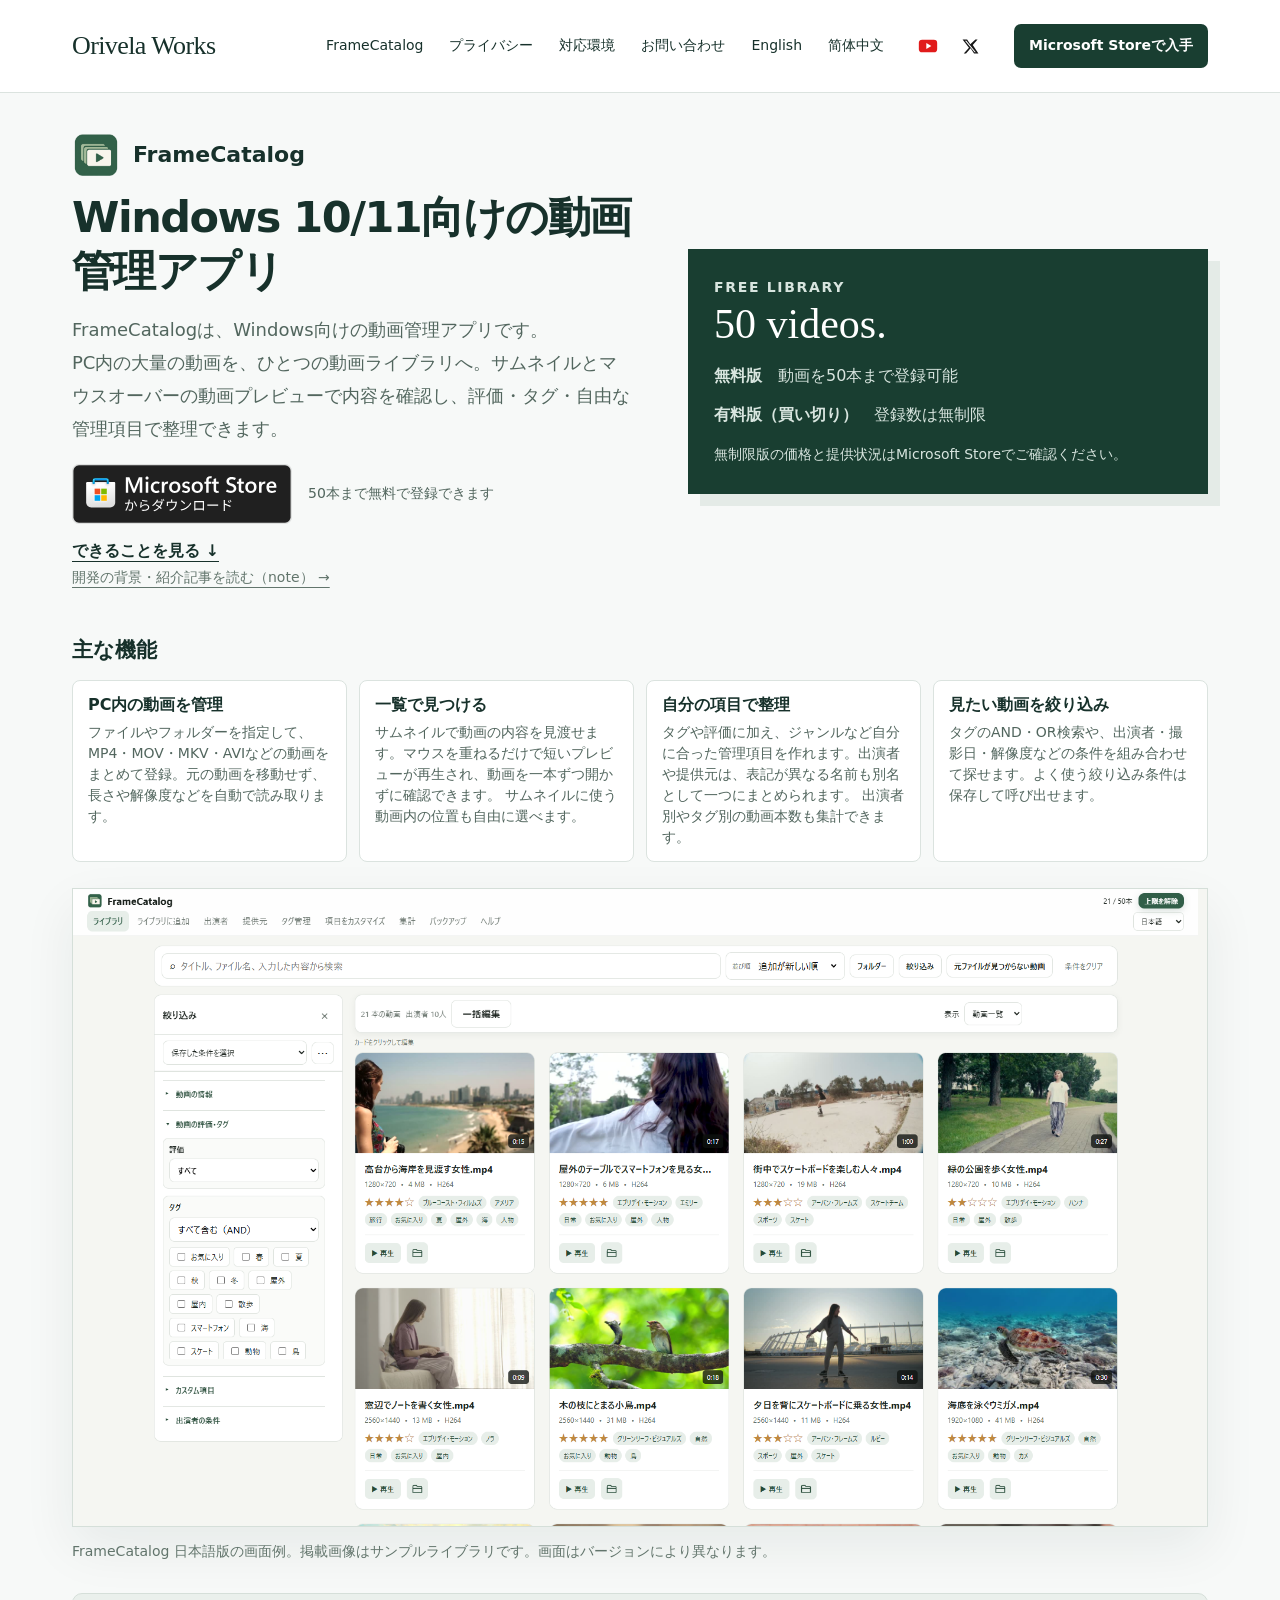
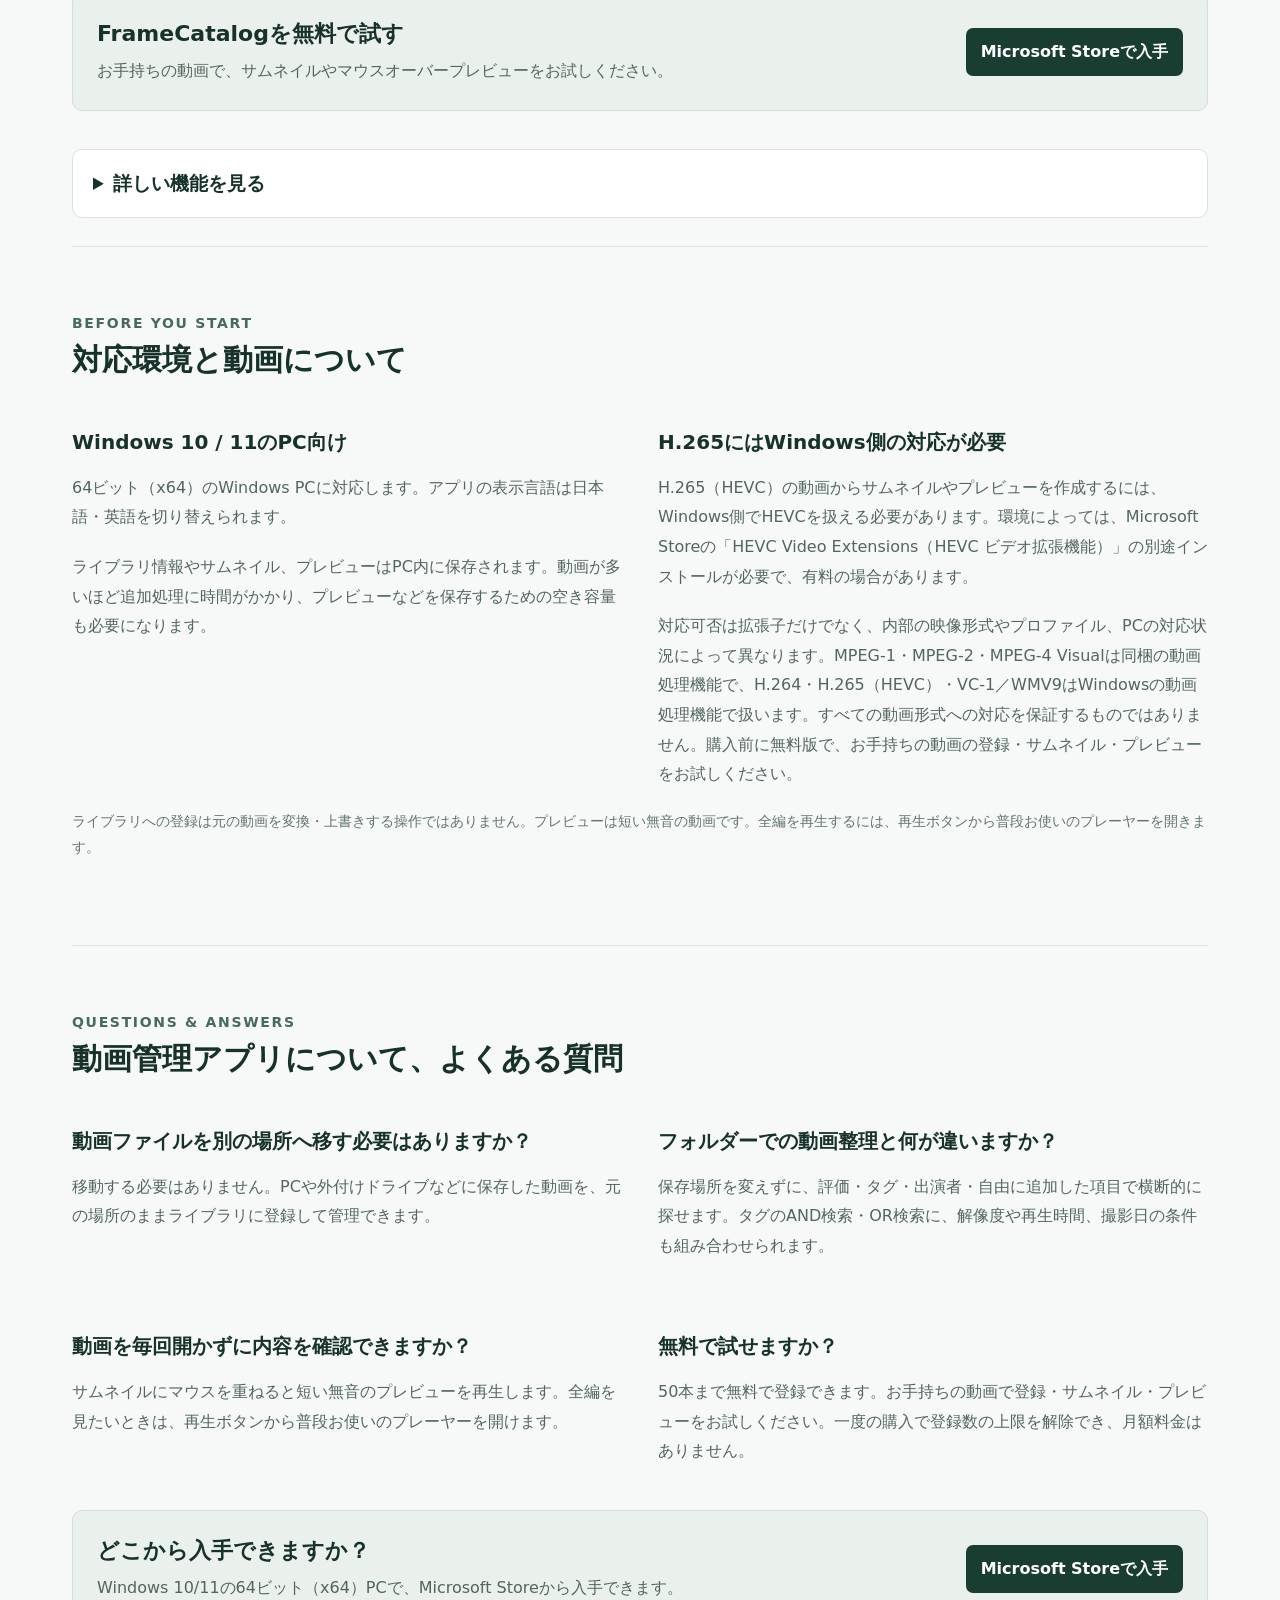
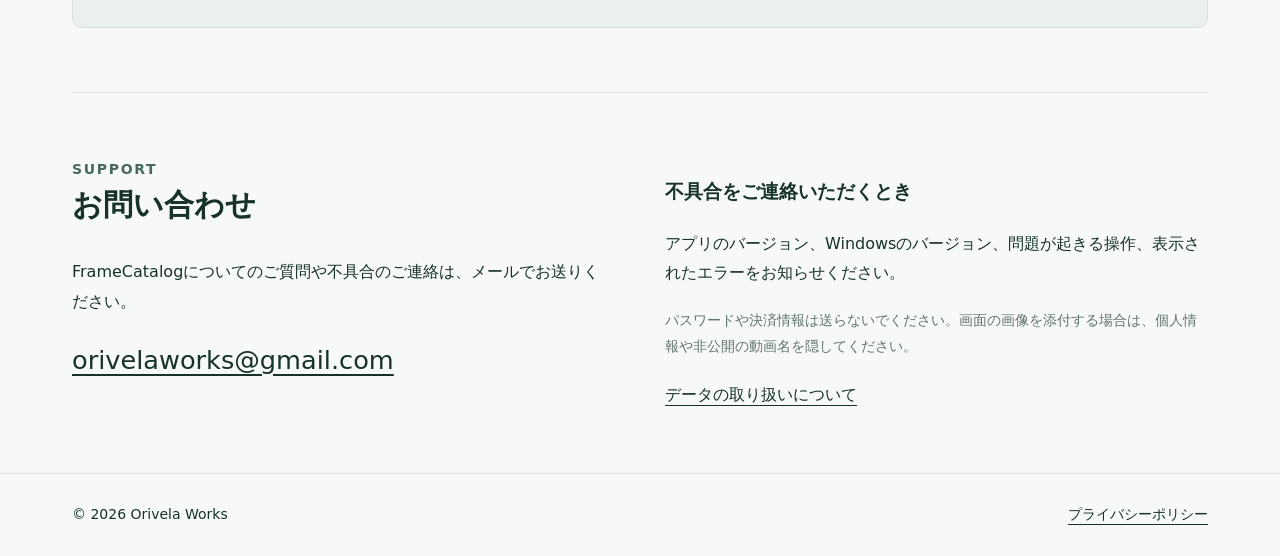
==== index.html @ 822c1ba6 "Add files via upload" ====
<!doctype html><html lang="ja"><head><meta charset="utf-8"><meta name="viewport" content="width=device-width,initial-scale=1"><title>FrameCatalog｜Windows用の動画管理アプリ</title><meta name="description" content="FrameCatalogはWindows 10/11向けの動画管理アプリ。PC内の動画をサムネイルで一覧表示し、マウスオーバーでプレビュー。評価・タグのAND検索・OR検索や自由な管理項目で動画ライブラリを整理できます。50本まで無料。"><link rel="icon" type="image/svg+xml" href="data:image/svg+xml,%3Csvg xmlns='http://www.w3.org/2000/svg' viewBox='0 0 32 32'%3E%3Crect width='32' height='32' rx='7' fill='%23193e31'/%3E%3Ccircle cx='16' cy='16' r='9' fill='none' stroke='white' stroke-width='3'/%3E%3C/svg%3E"><link rel="stylesheet" href="style.css"><link rel="canonical" href="https://orivelaworks.github.io/"><meta property="og:type" content="website"><meta property="og:title" content="FrameCatalog｜Windows用の動画管理アプリ"><meta property="og:description" content="FrameCatalogはWindows 10/11向けの動画管理アプリ。PC内の動画をサムネイルで一覧表示し、マウスオーバーでプレビュー。評価・タグのAND検索・OR検索や自由な管理項目で動画ライブラリを整理できます。50本まで無料。"><meta property="og:url" content="https://orivelaworks.github.io/">
<script type="application/ld+json">
{
  "@context": "https://schema.org",
  "@type": "SoftwareApplication",
  "@id": "https://orivelaworks.github.io/#framecatalog-app",
  "name": "FrameCatalog",
  "description": "FrameCatalogはWindows 10/11向けの動画管理アプリ。PC内の動画をサムネイルで一覧表示し、マウスオーバーでプレビュー。評価・タグのAND検索・OR検索や自由な管理項目で動画ライブラリを整理できます。50本まで無料。",
  "url": "https://orivelaworks.github.io/",
  "operatingSystem": "Windows 10 (x64), Windows 11 (x64)",
  "applicationCategory": "MultimediaApplication",
  "installUrl": "https://apps.microsoft.com/detail/9NKQ7ZGM85SK",
  "screenshot": "https://orivelaworks.github.io/assets/library.png",
  "publisher": {
    "@type": "Organization",
    "name": "Orivela Works",
    "url": "https://orivelaworks.github.io/"
  },
  "offers": {
    "@type": "Offer",
    "price": 0,
    "url": "https://apps.microsoft.com/detail/9NKQ7ZGM85SK"
  }
}
</script>
<link rel="alternate" hreflang="ja" href="https://orivelaworks.github.io/"><link rel="alternate" hreflang="en" href="https://orivelaworks.github.io/en/"><link rel="alternate" hreflang="zh-Hans" href="https://orivelaworks.github.io/zh-cn/"><link rel="alternate" hreflang="x-default" href="https://orivelaworks.github.io/">
</head><body><a class="skip" href="#main">本文へ移動</a><header><nav aria-label="メインナビゲーション"><a class="brand" href="./">Orivela Works</a><div class="navlinks"><a href="#framecatalog">FrameCatalog</a><a href="privacy.html">プライバシー</a><a href="#requirements">対応環境</a><a href="#support">お問い合わせ</a><a href="en/" lang="en" hreflang="en" aria-label="Switch to English">English</a><a href="zh-cn/" lang="zh-Hans" hreflang="zh-Hans">简体中文</a><span class="social-links"><a href="https://www.youtube.com/watch?v=H6iewulCBFQ" aria-label="YouTubeでFrameCatalogの紹介動画を見る" title="YouTubeでFrameCatalogの紹介動画を見る"><svg aria-hidden="true" focusable="false" viewBox="0 0 24 24" width="20" height="20"><rect x="1" y="4.5" width="22" height="15" rx="4" fill="#e11b1b"/><path d="M10 8.5 16 12l-6 3.5Z" fill="#fff"/></svg></a><a href="https://x.com/OrivelaWorks" aria-label="XでOrivela Worksをフォロー" title="XでOrivela Worksをフォロー"><svg aria-hidden="true" focusable="false" viewBox="0 0 24 24" width="17" height="17" fill="currentColor"><path d="M18.9 2H22l-6.8 7.8L23.2 22H17l-4.9-7.4L5.7 22H2.5l7.3-8.4L.8 2h6.4l4.5 6.7L18.9 2ZM17.8 20h1.7L6.1 4H4.2l13.6 16Z"/></svg></a></span><a class="store-nav" href="https://apps.microsoft.com/detail/9NKQ7ZGM85SK">Microsoft Storeで入手</a></div></nav></header><main id="main" class="wrap"><section class="hero" id="framecatalog"><div><div class="appmark"><img src="assets/icon.png" alt="" width="48" height="48">FrameCatalog</div><h1>Windows 10/11向けの動画管理アプリ</h1><p class="lead">FrameCatalogは、Windows向けの動画管理アプリです。<br>PC内の大量の動画を、ひとつの動画ライブラリへ。サムネイルとマウスオーバーの動画プレビューで内容を確認し、評価・タグ・自由な管理項目で整理できます。</p><div class="hero-download"><a class="store-badge" href="https://apps.microsoft.com/detail/9NKQ7ZGM85SK" aria-label="Microsoft Storeからダウンロード"><img src="assets/microsoft-store-ja.svg" alt="Microsoft Storeからダウンロード" width="220" height="60"></a><span>50本まで無料で登録できます</span></div><a class="jump" href="#features">できることを見る ↓</a><p class="note"><a class="developer-article" href="https://note.com/orivelaworks/n/n27f086cb10d2" hreflang="ja">開発の背景・紹介記事を読む（note） →</a></p></div><section class="quick-features" id="features"><h2>主な機能</h2><div class="quick-grid"><article><h3>PC内の動画を管理</h3><p>ファイルやフォルダーを指定して、MP4・MOV・MKV・AVIなどの動画をまとめて登録。元の動画を移動せず、長さや解像度などを自動で読み取ります。</p></article><article><h3>一覧で見つける</h3><p>サムネイルで動画の内容を見渡せます。マウスを重ねるだけで短いプレビューが再生され、動画を一本ずつ開かずに確認できます。 サムネイルに使う動画内の位置も自由に選べます。</p></article><article><h3>自分の項目で整理</h3><p>タグや評価に加え、ジャンルなど自分に合った管理項目を作れます。出演者や提供元は、表記が異なる名前も別名として一つにまとめられます。 出演者別やタグ別の動画本数も集計できます。</p></article><article><h3>見たい動画を絞り込み</h3><p>タグのAND・OR検索や、出演者・撮影日・解像度などの条件を組み合わせて探せます。よく使う絞り込み条件は保存して呼び出せます。</p></article></div></section><aside class="hero-side" aria-label="無料版と上限解除"><div class="eyebrow" style="color:#d8e5df">FREE LIBRARY</div><h2>50 videos.</h2><p><strong>無料版</strong>　動画を50本まで登録可能</p><p><strong>有料版（買い切り）</strong>　登録数は無制限</p><p class="small">無制限版の価格と提供状況はMicrosoft Storeでご確認ください。</p></aside></section><figure class="showcase"><img src="assets/library.png" alt="サムネイルとタグによる絞り込みが見えるFrameCatalogのライブラリ画面" width="1920" height="1080"><figcaption>FrameCatalog 日本語版の画面例。掲載画像はサンプルライブラリです。画面はバージョンにより異なります。</figcaption></figure><aside class="store-callout" aria-label="FrameCatalogを無料で試す"><div><h2>FrameCatalogを無料で試す</h2><p>お手持ちの動画で、サムネイルやマウスオーバープレビューをお試しください。</p></div><a class="store-action" href="https://apps.microsoft.com/detail/9NKQ7ZGM85SK">Microsoft Storeで入手</a></aside><details class="feature-details"><summary>詳しい機能を見る</summary><div class="feature-detail-content">
<section class="section" id="feature-import"><h2>登録</h2><p>動画ファイルやフォルダーを指定して一括登録できます。サブフォルダーも対象にできます。元ファイルはその場所に残り、アプリが再生時間・解像度などを読み取ってサムネイルを生成します。</p><p>撮影日時が動画のメタデータに含まれていれば取得できます。一括登録で読み込めなかったファイルは、結果から確認できます。</p></section>
<section class="section" id="feature-preview"><h2>プレビュー</h2><p>一覧のサムネイルにマウスを重ねると、短い無音プレビューが再生されます。動画全体を観るときは、普段使っているプレーヤーで開けます。</p><p>サムネイルは自動生成された画像から変更できます。時刻を入力するかバーを動かし、候補の画像を見比べて、好きな場面を選べます。</p></section>
<section class="section" id="feature-manage"><h2>管理</h2><p>タグや5段階評価に加え、テキスト・日付・選択肢などの管理項目を自由に作成できます。複数の動画に同じ情報を入れるときは、一括編集が使えます。</p><p>出演者・提供元は別名をまとめて管理できます。出演者の評価やお気に入り順位を付けて動画をまとめて見たり、同じ出演者でも衣装などを動画ごとに記録したりできます。</p><figure class="detail-shot"><a href="assets/performers-ja.png"><img src="assets/performers-ja.png" alt="出演者ごとの動画一覧と星評価・お気に入り順位" width="1920" height="1080" loading="lazy"></a></figure><h3>動画ライブラリを集計する</h3><p>ライブラリ全体でも、絞り込んだ動画だけでも集計できます。動画の本数・出演者数・合計再生時間・元動画の容量を確認でき、出演者別やタグ別の内訳をクリックすると、該当する動画を一覧で開けます。</p></section>
<section class="section" id="feature-search"><h2>検索</h2><p>動画名や入力した情報を検索し、タグ・評価・撮影日の範囲・解像度・再生時間・保存フォルダーなどを組み合わせて絞り込めます。タグは「すべて含む（AND）」と「いずれかを含む（OR）」を選べます。</p><p>出演者の名前や別名から関連動画を探せます。よく使う絞り込み条件には名前を付けて保存でき、あとから呼び出して使えます。</p><figure class="detail-shot"><a href="assets/filter.png"><img src="assets/filter.png" alt="屋外タグで動画を絞り込んだ画面" width="1920" height="1080" loading="lazy"></a></figure></section>
<section class="section" id="feature-backup"><h2>バックアップ</h2><p>ライブラリの登録情報、管理項目、サムネイル、プレビュー、表示設定をまとめてバックアップし、必要なときに復元できます。元の動画ファイルは別途バックアップしてください。</p></section>
</div></details><section class="section" id="requirements"><div class="eyebrow">BEFORE YOU START</div><h2>対応環境と動画について</h2><div class="features"><article><h3>Windows 10 / 11のPC向け</h3><p>64ビット（x64）のWindows PCに対応します。アプリの表示言語は日本語・英語を切り替えられます。</p><p>ライブラリ情報やサムネイル、プレビューはPC内に保存されます。動画が多いほど追加処理に時間がかかり、プレビューなどを保存するための空き容量も必要になります。</p></article><article><h3>H.265にはWindows側の対応が必要</h3><p>H.265（HEVC）の動画からサムネイルやプレビューを作成するには、Windows側でHEVCを扱える必要があります。環境によっては、Microsoft Storeの「HEVC Video Extensions（HEVC ビデオ拡張機能）」の別途インストールが必要で、有料の場合があります。</p><p>対応可否は拡張子だけでなく、内部の映像形式やプロファイル、PCの対応状況によって異なります。MPEG-1・MPEG-2・MPEG-4 Visualは同梱の動画処理機能で、H.264・H.265（HEVC）・VC-1／WMV9はWindowsの動画処理機能で扱います。すべての動画形式への対応を保証するものではありません。購入前に無料版で、お手持ちの動画の登録・サムネイル・プレビューをお試しください。</p></article></div><p class="note">ライブラリへの登録は元の動画を変換・上書きする操作ではありません。プレビューは短い無音の動画です。全編を再生するには、再生ボタンから普段お使いのプレーヤーを開きます。</p></section><section class="section" id="faq"><div class="eyebrow">QUESTIONS &amp; ANSWERS</div><h2>動画管理アプリについて、よくある質問</h2><div class="features"><article><h3>動画ファイルを別の場所へ移す必要はありますか？</h3><p>移動する必要はありません。PCや外付けドライブなどに保存した動画を、元の場所のままライブラリに登録して管理できます。</p></article><article><h3>フォルダーでの動画整理と何が違いますか？</h3><p>保存場所を変えずに、評価・タグ・出演者・自由に追加した項目で横断的に探せます。タグのAND検索・OR検索に、解像度や再生時間、撮影日の条件も組み合わせられます。</p></article><article><h3>動画を毎回開かずに内容を確認できますか？</h3><p>サムネイルにマウスを重ねると短い無音のプレビューを再生します。全編を見たいときは、再生ボタンから普段お使いのプレーヤーを開けます。</p></article><article><h3>無料で試せますか？</h3><p>50本まで無料で登録できます。お手持ちの動画で登録・サムネイル・プレビューをお試しください。一度の購入で登録数の上限を解除でき、月額料金はありません。</p></article></div><div class="store-callout"><div><h3>どこから入手できますか？</h3><p>Windows 10/11の64ビット（x64）PCで、Microsoft Storeから入手できます。</p></div><a class="store-action" href="https://apps.microsoft.com/detail/9NKQ7ZGM85SK">Microsoft Storeで入手</a></div></section><section class="section contact" id="support"><div><div class="eyebrow">SUPPORT</div><h2>お問い合わせ</h2><p>FrameCatalogについてのご質問や不具合のご連絡は、メールでお送りください。</p><a class="email" href="mailto:orivelaworks@gmail.com">orivelaworks@gmail.com</a></div><div><h3>不具合をご連絡いただくとき</h3><p>アプリのバージョン、Windowsのバージョン、問題が起きる操作、表示されたエラーをお知らせください。</p><p class="note">パスワードや決済情報は送らないでください。画面の画像を添付する場合は、個人情報や非公開の動画名を隠してください。</p><a href="privacy.html">データの取り扱いについて</a></div></section></main><footer><div class="wrap foot"><span>© 2026 Orivela Works</span><a href="privacy.html">プライバシーポリシー</a></div></footer></body></html>
---- style.css ----
*{box-sizing:border-box}html{scroll-behavior:smooth;scroll-padding-top:90px}body{margin:0;color:#17312b;background:#f7f9f8;font-family:system-ui,-apple-system,'Segoe UI','Yu Gothic',sans-serif;font-size:16px;line-height:1.85}a{color:inherit;text-underline-offset:5px}a:focus-visible{outline:3px solid #d08a2b;outline-offset:5px}header{border-bottom:1px solid #dbe3df;background:#fff}nav{max-width:1200px;margin:auto;padding:22px 32px;display:flex;align-items:center;justify-content:space-between;gap:24px}.brand{font-family:Georgia,serif;font-size:26px;letter-spacing:-.6px;text-decoration:none}.navlinks{display:flex;gap:26px;font-size:14px}.navlinks a{text-decoration:none}.navlinks a:hover{text-decoration:underline}.wrap{max-width:1200px;margin:auto;padding:0 32px}.hero{padding:76px 0 60px;display:grid;grid-template-columns:1.1fr 1fr;gap:68px;align-items:center}.eyebrow{font-size:14px;letter-spacing:.12em;font-weight:650;color:#466a5b}.appmark{display:flex;align-items:center;gap:13px;font-size:22px;font-weight:650;margin-bottom:28px}.appmark img{width:48px;height:48px}h1{font-size:clamp(32px,4vw,52px);line-height:1.45;letter-spacing:-.035em;margin:14px 0 24px}p{margin:0 0 20px}.lead{font-size:18px;color:#52665e;max-width:560px}.status{display:inline-block;padding:6px 13px;border:1px solid #b9cabe;border-radius:4px;font-size:14px}.hero-side{background:#193e31;color:#fff;padding:42px;box-shadow:12px 12px 0 #e4ebe7}.hero-side h2{font-family:Georgia,serif;font-size:58px;line-height:1.15;margin:0 0 12px;font-weight:400}.hero-side p{color:#d8e5df}.hero-side .small{font-size:14px;margin:22px 0 0}.jump{display:inline-block;margin-top:12px;font-weight:650}.showcase{margin:0 0 72px}.showcase img{display:block;width:100%;height:auto;border:1px solid #d5dfd9;box-shadow:0 20px 50px #14312412}.showcase figcaption{font-size:14px;color:#62756c;margin-top:12px}.section{padding:64px 0;border-top:1px solid #dbe3df}.section h2{font-size:30px;line-height:1.5;margin:0 0 30px}.features{display:grid;grid-template-columns:repeat(2,1fr);gap:36px}.features h3{font-size:20px;margin:12px 0}.features p{color:#52665e}.num{font-size:14px;color:#60796b}.detail{display:grid;grid-template-columns:1.25fr 1fr;gap:44px;align-items:center;margin-top:48px}.detail img{width:100%;border:1px solid #d5dfd9}.detail h3{font-size:24px;margin:0 0 16px}.contact{display:grid;grid-template-columns:1fr 1fr;gap:50px}.email{font-size:clamp(18px,2vw,26px);overflow-wrap:anywhere}.note{font-size:14px;color:#62756c}footer{border-top:1px solid #dbe3df;padding:28px 0;font-size:14px}.foot{display:flex;justify-content:space-between;gap:24px;flex-wrap:wrap}.policy{max-width:800px;margin:0 auto;padding:64px 28px 80px}.policy h1{font-size:36px}.policy h2{font-size:22px;margin:38px 0 12px}.policy ul{padding-left:24px}.policy .intro{padding:24px;background:#eaf0ec;border-left:3px solid #305e48}.skip{position:absolute;top:-100px;left:12px;background:white;padding:8px;z-index:10}.skip:focus{top:10px}@media(max-width:760px){nav{padding:18px 22px;align-items:flex-start;flex-direction:column;gap:12px}.navlinks{gap:16px;flex-wrap:wrap}.wrap{padding:0 22px}.hero{padding-top:44px;grid-template-columns:1fr;gap:28px}.hero-side{padding:28px;box-shadow:7px 7px 0 #e4ebe7}.hero-side h2{font-size:42px}.features,.detail,.contact{grid-template-columns:1fr;gap:22px}.section{padding:42px 0}.showcase{margin-bottom:44px}.policy{padding-top:38px}.policy h1{font-size:30px}}@media(prefers-reduced-motion:reduce){html{scroll-behavior:auto}}
.detail img{height:auto;display:block}

.store-badge{display:inline-block;margin-top:20px;line-height:0;max-width:100%;text-decoration:none}.store-badge img{display:block;width:220px;max-width:100%;height:auto}.update-status{border-left:3px solid #b9cabe;padding:10px 14px;background:#edf2ef}



.navlinks{align-items:center}
.navlinks .store-nav,.store-action{
  display:inline-block;padding:9px 15px;border-radius:7px;
  background:#193e31;color:#fff;font-weight:650;text-decoration:none;
}
.navlinks .store-nav:hover,.store-action:hover{background:#295641;text-decoration:underline}
.hero-download{display:flex;flex-wrap:wrap;align-items:center;gap:8px 16px;margin-top:18px}
.hero-download .store-badge{margin-top:0}
.hero-download span{font-size:14px;color:#52665e}
.store-callout{
  display:flex;align-items:center;justify-content:space-between;gap:16px 28px;
  flex-wrap:wrap;padding:24px;background:#eaf0ec;border:1px solid #d5dfd9;
  border-radius:10px;margin:0 0 38px;
}
.store-callout h2,.store-callout h3{font-size:22px;margin:0 0 6px;line-height:1.45}
.store-callout p{margin:0;color:#52665e}
#faq .store-callout{margin:24px 0 0}

.hero{padding:38px 0 26px;gap:44px}
.hero .appmark{margin-bottom:12px}
.hero h1{margin:8px 0 14px;font-size:clamp(28px,3.4vw,43px);line-height:1.25}
.hero .lead{margin-bottom:12px}
.hero-side{padding:26px}
.hero-side h2{font-size:42px}
.hero-side p{margin-bottom:10px}


.hero-side .small{margin-top:12px}
.quick-features{padding:0 0 22px}
.quick-features h2{font-size:21px;margin:0 0 10px}
.quick-grid{display:grid;grid-template-columns:repeat(4,minmax(0,1fr));gap:12px}
.quick-grid article{padding:13px 15px;background:#fff;border:1px solid #dbe3df;border-radius:8px}
.quick-grid h3{font-size:16px;line-height:1.4;margin:0 0 5px}
.quick-grid p{font-size:14px;line-height:1.5;color:#52665e;margin:0}
.showcase{margin-bottom:28px}
.feature-details{margin-bottom:28px;border:1px solid #dbe3df;border-radius:10px;background:#fff}
.feature-details summary{cursor:pointer;padding:16px 20px;font-size:19px;font-weight:650}
.feature-detail-content{padding:0 20px}
.feature-detail-content .section{padding:28px 0}
.detail-shot{margin:20px 0 0}
.detail-shot img{display:block;width:100%;height:auto;border:1px solid #d5dfd9}
@media(max-width:760px){
 .hero{padding-top:24px;gap:20px}
 .hero-side{padding:20px}
 .quick-grid{grid-template-columns:repeat(2,minmax(0,1fr));gap:8px}
 .quick-grid article{padding:10px}
 .quick-grid h3{font-size:15px}
}

.hero .quick-features{grid-column:1/-1;padding:0}
@media(min-width:761px){
 .hero{row-gap:20px}
 .hero>.hero-side{grid-column:2;grid-row:1}
 .hero>.quick-features{grid-row:2}
}

/* Social links in the site header */
.navlinks { flex-wrap: wrap; justify-content: flex-end; }
.social-links { display: inline-flex; align-items: center; gap: 6px; flex: none; }
.social-links a { display: inline-grid; place-items: center; width: 36px; height: 36px; border-radius: 8px; color: #161616; }
.social-links a:hover { background: #e7eee9; }
.social-links a:focus-visible { outline: 2px solid #295641; outline-offset: 2px; }
@media (max-width: 760px) {
  .navlinks { justify-content: flex-start; }
}
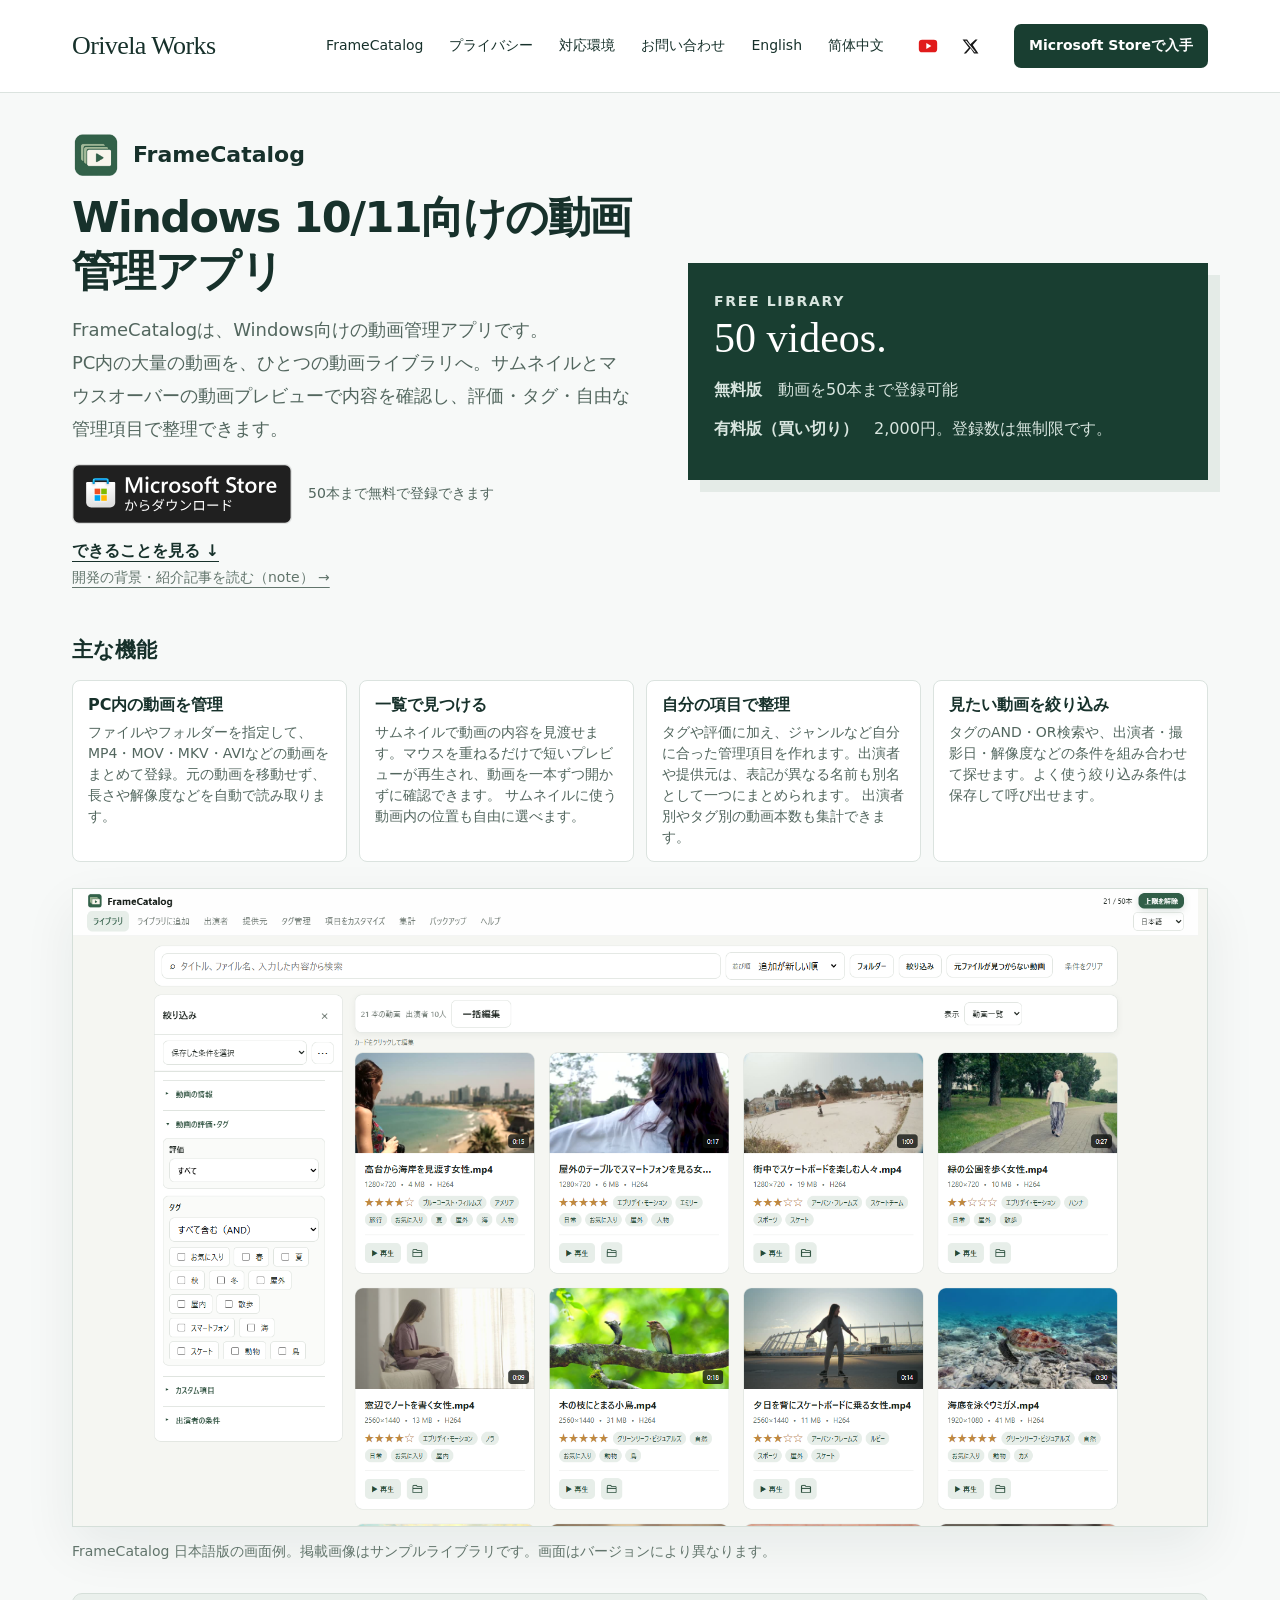
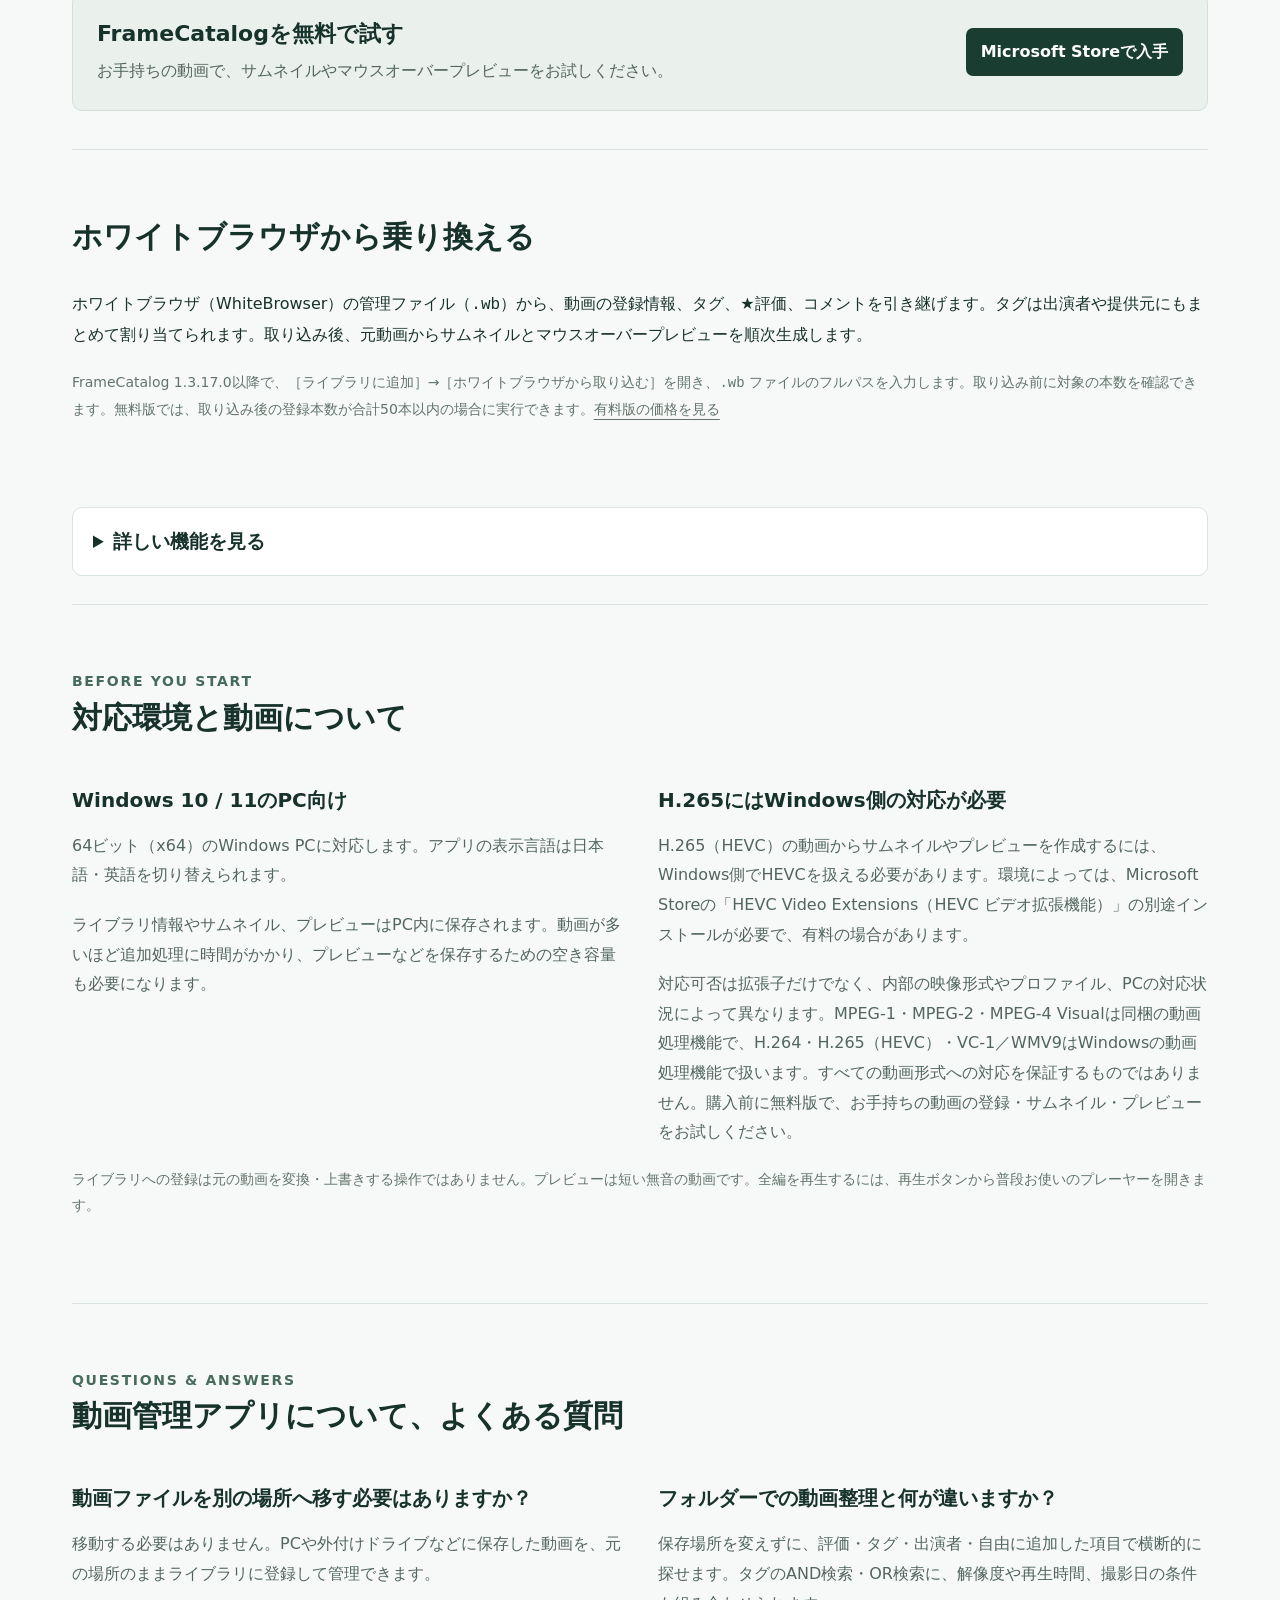
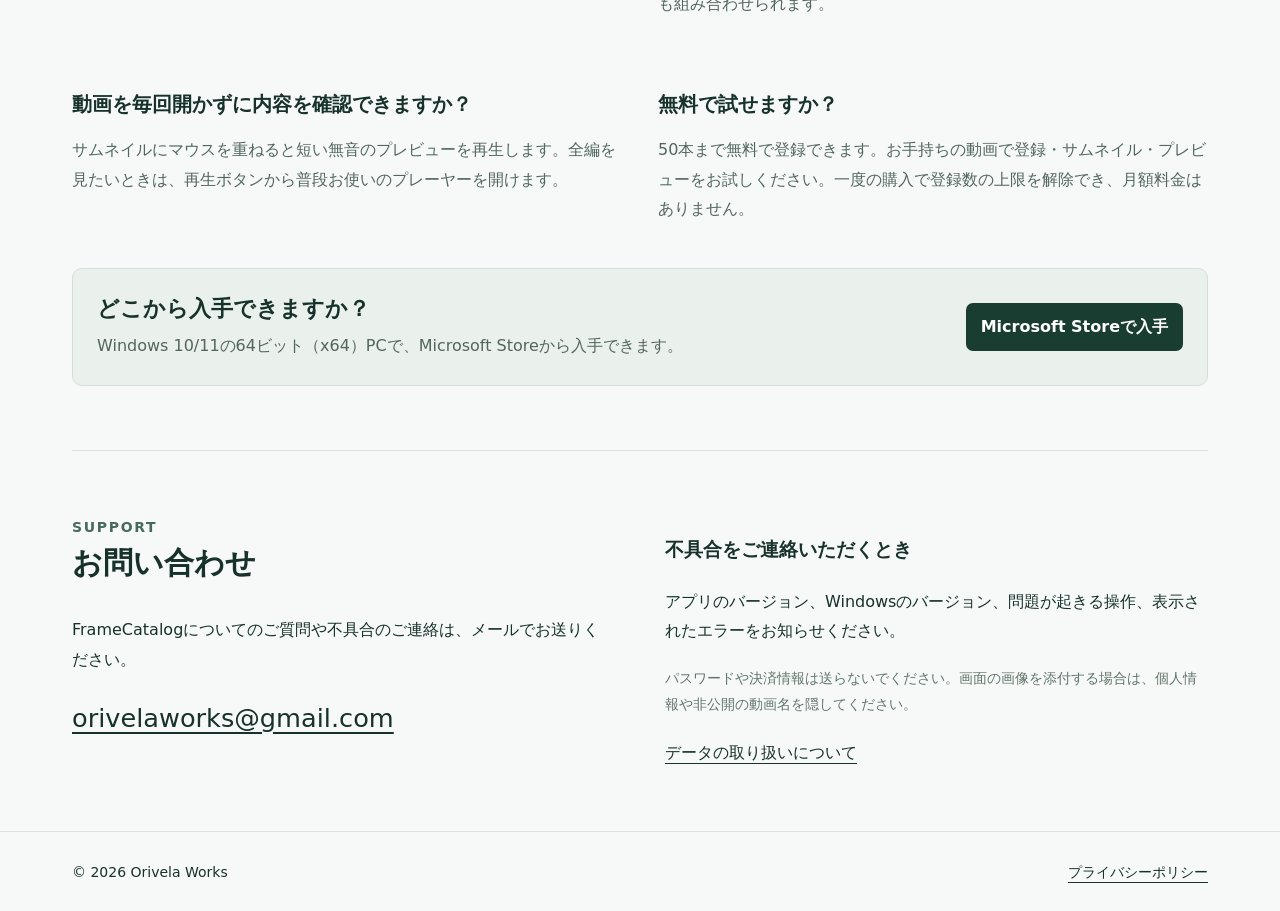
==== commit b26aacf8: "Add files via upload" ====
--- a/index.html
+++ b/index.html
@@ -24,7 +24,7 @@
 }
 </script>
 <link rel="alternate" hreflang="ja" href="https://orivelaworks.github.io/"><link rel="alternate" hreflang="en" href="https://orivelaworks.github.io/en/"><link rel="alternate" hreflang="zh-Hans" href="https://orivelaworks.github.io/zh-cn/"><link rel="alternate" hreflang="x-default" href="https://orivelaworks.github.io/">
-</head><body><a class="skip" href="#main">本文へ移動</a><header><nav aria-label="メインナビゲーション"><a class="brand" href="./">Orivela Works</a><div class="navlinks"><a href="#framecatalog">FrameCatalog</a><a href="privacy.html">プライバシー</a><a href="#requirements">対応環境</a><a href="#support">お問い合わせ</a><a href="en/" lang="en" hreflang="en" aria-label="Switch to English">English</a><a href="zh-cn/" lang="zh-Hans" hreflang="zh-Hans">简体中文</a><span class="social-links"><a href="https://www.youtube.com/watch?v=H6iewulCBFQ" aria-label="YouTubeでFrameCatalogの紹介動画を見る" title="YouTubeでFrameCatalogの紹介動画を見る"><svg aria-hidden="true" focusable="false" viewBox="0 0 24 24" width="20" height="20"><rect x="1" y="4.5" width="22" height="15" rx="4" fill="#e11b1b"/><path d="M10 8.5 16 12l-6 3.5Z" fill="#fff"/></svg></a><a href="https://x.com/OrivelaWorks" aria-label="XでOrivela Worksをフォロー" title="XでOrivela Worksをフォロー"><svg aria-hidden="true" focusable="false" viewBox="0 0 24 24" width="17" height="17" fill="currentColor"><path d="M18.9 2H22l-6.8 7.8L23.2 22H17l-4.9-7.4L5.7 22H2.5l7.3-8.4L.8 2h6.4l4.5 6.7L18.9 2ZM17.8 20h1.7L6.1 4H4.2l13.6 16Z"/></svg></a></span><a class="store-nav" href="https://apps.microsoft.com/detail/9NKQ7ZGM85SK">Microsoft Storeで入手</a></div></nav></header><main id="main" class="wrap"><section class="hero" id="framecatalog"><div><div class="appmark"><img src="assets/icon.png" alt="" width="48" height="48">FrameCatalog</div><h1>Windows 10/11向けの動画管理アプリ</h1><p class="lead">FrameCatalogは、Windows向けの動画管理アプリです。<br>PC内の大量の動画を、ひとつの動画ライブラリへ。サムネイルとマウスオーバーの動画プレビューで内容を確認し、評価・タグ・自由な管理項目で整理できます。</p><div class="hero-download"><a class="store-badge" href="https://apps.microsoft.com/detail/9NKQ7ZGM85SK" aria-label="Microsoft Storeからダウンロード"><img src="assets/microsoft-store-ja.svg" alt="Microsoft Storeからダウンロード" width="220" height="60"></a><span>50本まで無料で登録できます</span></div><a class="jump" href="#features">できることを見る ↓</a><p class="note"><a class="developer-article" href="https://note.com/orivelaworks/n/n27f086cb10d2" hreflang="ja">開発の背景・紹介記事を読む（note） →</a></p></div><section class="quick-features" id="features"><h2>主な機能</h2><div class="quick-grid"><article><h3>PC内の動画を管理</h3><p>ファイルやフォルダーを指定して、MP4・MOV・MKV・AVIなどの動画をまとめて登録。元の動画を移動せず、長さや解像度などを自動で読み取ります。</p></article><article><h3>一覧で見つける</h3><p>サムネイルで動画の内容を見渡せます。マウスを重ねるだけで短いプレビューが再生され、動画を一本ずつ開かずに確認できます。 サムネイルに使う動画内の位置も自由に選べます。</p></article><article><h3>自分の項目で整理</h3><p>タグや評価に加え、ジャンルなど自分に合った管理項目を作れます。出演者や提供元は、表記が異なる名前も別名として一つにまとめられます。 出演者別やタグ別の動画本数も集計できます。</p></article><article><h3>見たい動画を絞り込み</h3><p>タグのAND・OR検索や、出演者・撮影日・解像度などの条件を組み合わせて探せます。よく使う絞り込み条件は保存して呼び出せます。</p></article></div></section><aside class="hero-side" aria-label="無料版と上限解除"><div class="eyebrow" style="color:#d8e5df">FREE LIBRARY</div><h2>50 videos.</h2><p><strong>無料版</strong>　動画を50本まで登録可能</p><p><strong>有料版（買い切り）</strong>　登録数は無制限</p><p class="small">無制限版の価格と提供状況はMicrosoft Storeでご確認ください。</p></aside></section><figure class="showcase"><img src="assets/library.png" alt="サムネイルとタグによる絞り込みが見えるFrameCatalogのライブラリ画面" width="1920" height="1080"><figcaption>FrameCatalog 日本語版の画面例。掲載画像はサンプルライブラリです。画面はバージョンにより異なります。</figcaption></figure><aside class="store-callout" aria-label="FrameCatalogを無料で試す"><div><h2>FrameCatalogを無料で試す</h2><p>お手持ちの動画で、サムネイルやマウスオーバープレビューをお試しください。</p></div><a class="store-action" href="https://apps.microsoft.com/detail/9NKQ7ZGM85SK">Microsoft Storeで入手</a></aside><details class="feature-details"><summary>詳しい機能を見る</summary><div class="feature-detail-content">
+</head><body><a class="skip" href="#main">本文へ移動</a><header><nav aria-label="メインナビゲーション"><a class="brand" href="./">Orivela Works</a><div class="navlinks"><a href="#framecatalog">FrameCatalog</a><a href="privacy.html">プライバシー</a><a href="#requirements">対応環境</a><a href="#support">お問い合わせ</a><a href="en/" lang="en" hreflang="en" aria-label="Switch to English">English</a><a href="zh-cn/" lang="zh-Hans" hreflang="zh-Hans">简体中文</a><span class="social-links"><a href="https://www.youtube.com/watch?v=H6iewulCBFQ" aria-label="YouTubeでFrameCatalogの紹介動画を見る" title="YouTubeでFrameCatalogの紹介動画を見る"><svg aria-hidden="true" focusable="false" viewBox="0 0 24 24" width="20" height="20"><rect x="1" y="4.5" width="22" height="15" rx="4" fill="#e11b1b"/><path d="M10 8.5 16 12l-6 3.5Z" fill="#fff"/></svg></a><a href="https://x.com/OrivelaWorks" aria-label="XでOrivela Worksをフォロー" title="XでOrivela Worksをフォロー"><svg aria-hidden="true" focusable="false" viewBox="0 0 24 24" width="17" height="17" fill="currentColor"><path d="M18.9 2H22l-6.8 7.8L23.2 22H17l-4.9-7.4L5.7 22H2.5l7.3-8.4L.8 2h6.4l4.5 6.7L18.9 2ZM17.8 20h1.7L6.1 4H4.2l13.6 16Z"/></svg></a></span><a class="store-nav" href="https://apps.microsoft.com/detail/9NKQ7ZGM85SK">Microsoft Storeで入手</a></div></nav></header><main id="main" class="wrap"><section class="hero" id="framecatalog"><div><div class="appmark"><img src="assets/icon.png" alt="" width="48" height="48">FrameCatalog</div><h1>Windows 10/11向けの動画管理アプリ</h1><p class="lead">FrameCatalogは、Windows向けの動画管理アプリです。<br>PC内の大量の動画を、ひとつの動画ライブラリへ。サムネイルとマウスオーバーの動画プレビューで内容を確認し、評価・タグ・自由な管理項目で整理できます。</p><div class="hero-download"><a class="store-badge" href="https://apps.microsoft.com/detail/9NKQ7ZGM85SK" aria-label="Microsoft Storeからダウンロード"><img src="assets/microsoft-store-ja.svg" alt="Microsoft Storeからダウンロード" width="220" height="60"></a><span>50本まで無料で登録できます</span></div><a class="jump" href="#features">できることを見る ↓</a><p class="note"><a class="developer-article" href="https://note.com/orivelaworks/n/n27f086cb10d2" hreflang="ja">開発の背景・紹介記事を読む（note） →</a></p></div><section class="quick-features" id="features"><h2>主な機能</h2><div class="quick-grid"><article><h3>PC内の動画を管理</h3><p>ファイルやフォルダーを指定して、MP4・MOV・MKV・AVIなどの動画をまとめて登録。元の動画を移動せず、長さや解像度などを自動で読み取ります。</p></article><article><h3>一覧で見つける</h3><p>サムネイルで動画の内容を見渡せます。マウスを重ねるだけで短いプレビューが再生され、動画を一本ずつ開かずに確認できます。 サムネイルに使う動画内の位置も自由に選べます。</p></article><article><h3>自分の項目で整理</h3><p>タグや評価に加え、ジャンルなど自分に合った管理項目を作れます。出演者や提供元は、表記が異なる名前も別名として一つにまとめられます。 出演者別やタグ別の動画本数も集計できます。</p></article><article><h3>見たい動画を絞り込み</h3><p>タグのAND・OR検索や、出演者・撮影日・解像度などの条件を組み合わせて探せます。よく使う絞り込み条件は保存して呼び出せます。</p></article></div></section><aside class="hero-side" id="pricing" aria-label="無料版と上限解除"><div class="eyebrow" style="color:#d8e5df">FREE LIBRARY</div><h2>50 videos.</h2><p><strong>無料版</strong>　動画を50本まで登録可能</p><p><strong>有料版（買い切り）</strong>　2,000円。登録数は無制限です。</p></aside></section><figure class="showcase"><img src="assets/library.png" alt="サムネイルとタグによる絞り込みが見えるFrameCatalogのライブラリ画面" width="1920" height="1080"><figcaption>FrameCatalog 日本語版の画面例。掲載画像はサンプルライブラリです。画面はバージョンにより異なります。</figcaption></figure><aside class="store-callout" aria-label="FrameCatalogを無料で試す"><div><h2>FrameCatalogを無料で試す</h2><p>お手持ちの動画で、サムネイルやマウスオーバープレビューをお試しください。</p></div><a class="store-action" href="https://apps.microsoft.com/detail/9NKQ7ZGM85SK">Microsoft Storeで入手</a></aside><section class="section" id="whitebrowser-migration"><h2>ホワイトブラウザから乗り換える</h2><p>ホワイトブラウザ（WhiteBrowser）の管理ファイル（<code>.wb</code>）から、動画の登録情報、タグ、★評価、コメントを引き継げます。タグは出演者や提供元にもまとめて割り当てられます。取り込み後、元動画からサムネイルとマウスオーバープレビューを順次生成します。</p><p class="note">FrameCatalog 1.3.17.0以降で、［ライブラリに追加］→［ホワイトブラウザから取り込む］を開き、<code>.wb</code> ファイルのフルパスを入力します。取り込み前に対象の本数を確認できます。無料版では、取り込み後の登録本数が合計50本以内の場合に実行できます。<a href="#pricing">有料版の価格を見る</a></p></section><details class="feature-details"><summary>詳しい機能を見る</summary><div class="feature-detail-content">
 <section class="section" id="feature-import"><h2>登録</h2><p>動画ファイルやフォルダーを指定して一括登録できます。サブフォルダーも対象にできます。元ファイルはその場所に残り、アプリが再生時間・解像度などを読み取ってサムネイルを生成します。</p><p>撮影日時が動画のメタデータに含まれていれば取得できます。一括登録で読み込めなかったファイルは、結果から確認できます。</p></section>
 <section class="section" id="feature-preview"><h2>プレビュー</h2><p>一覧のサムネイルにマウスを重ねると、短い無音プレビューが再生されます。動画全体を観るときは、普段使っているプレーヤーで開けます。</p><p>サムネイルは自動生成された画像から変更できます。時刻を入力するかバーを動かし、候補の画像を見比べて、好きな場面を選べます。</p></section>
 <section class="section" id="feature-manage"><h2>管理</h2><p>タグや5段階評価に加え、テキスト・日付・選択肢などの管理項目を自由に作成できます。複数の動画に同じ情報を入れるときは、一括編集が使えます。</p><p>出演者・提供元は別名をまとめて管理できます。出演者の評価やお気に入り順位を付けて動画をまとめて見たり、同じ出演者でも衣装などを動画ごとに記録したりできます。</p><figure class="detail-shot"><a href="assets/performers-ja.png"><img src="assets/performers-ja.png" alt="出演者ごとの動画一覧と星評価・お気に入り順位" width="1920" height="1080" loading="lazy"></a></figure><h3>動画ライブラリを集計する</h3><p>ライブラリ全体でも、絞り込んだ動画だけでも集計できます。動画の本数・出演者数・合計再生時間・元動画の容量を確認でき、出演者別やタグ別の内訳をクリックすると、該当する動画を一覧で開けます。</p></section>
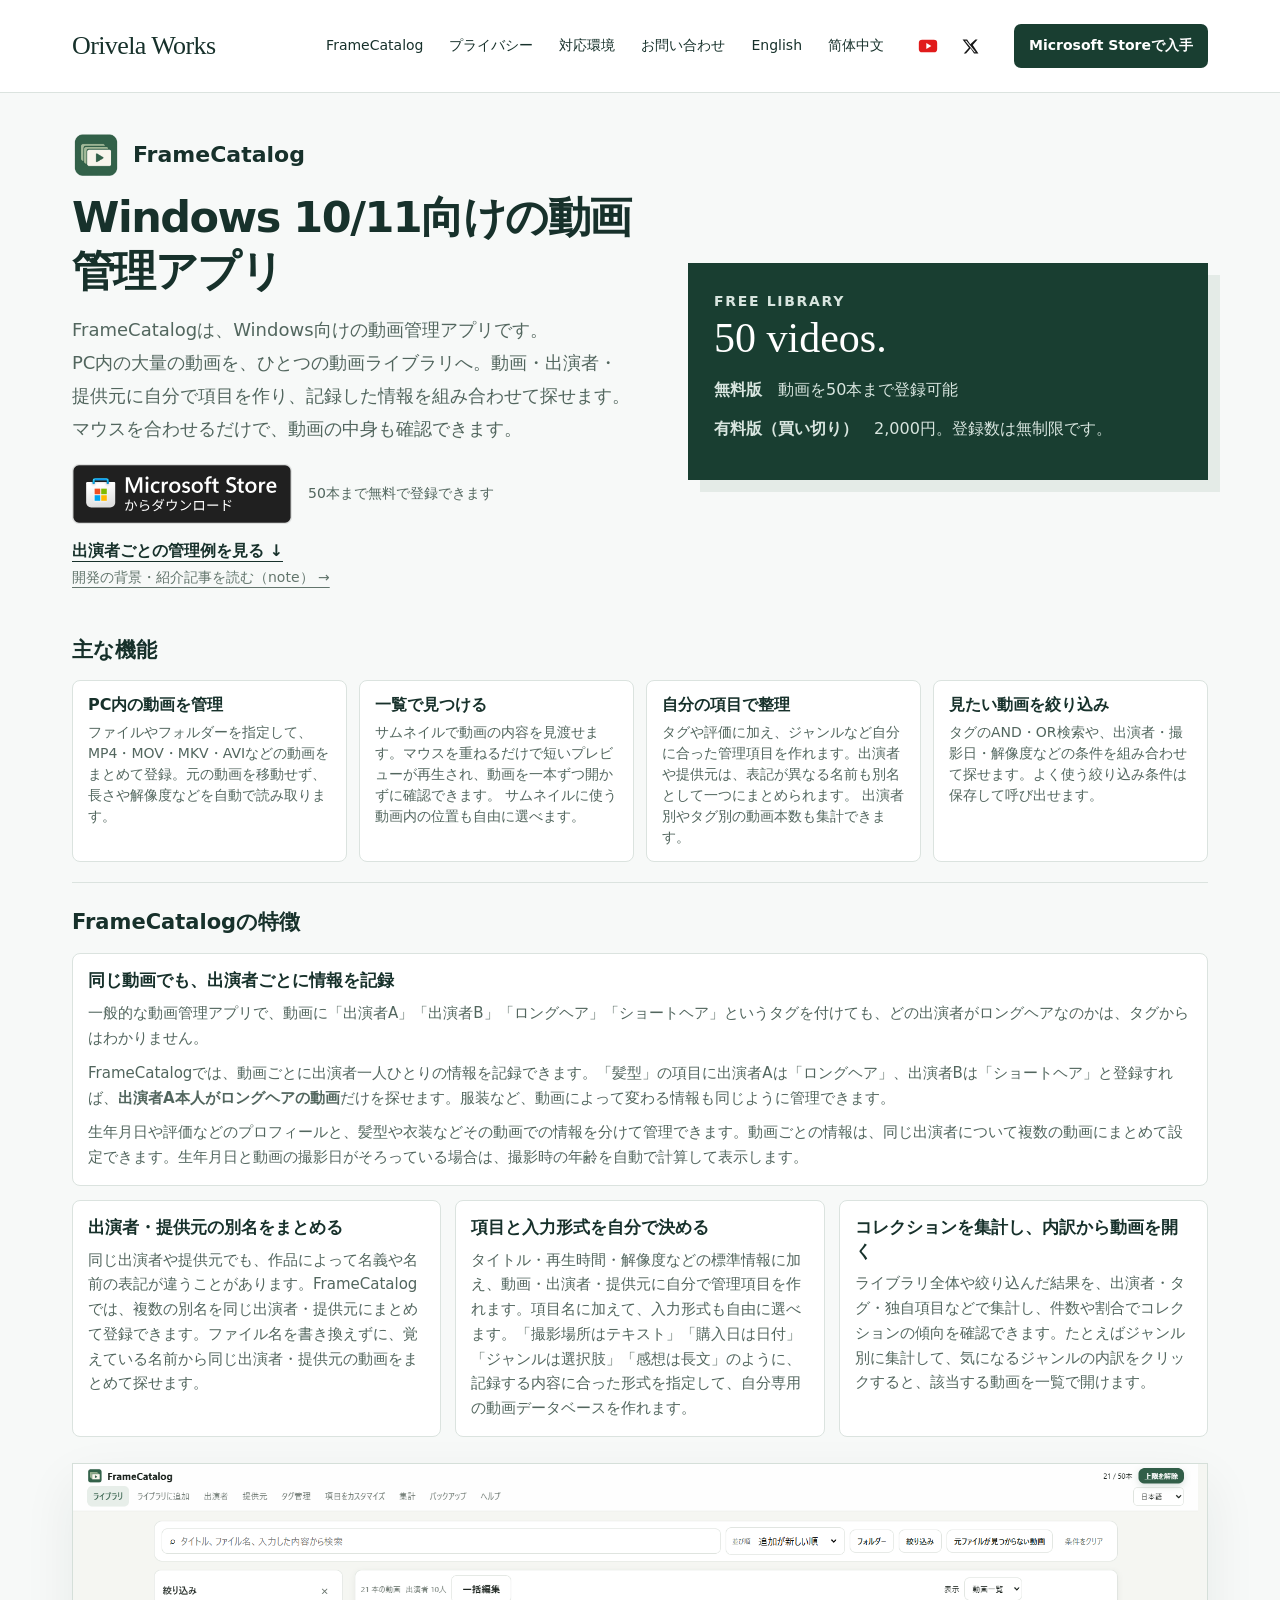
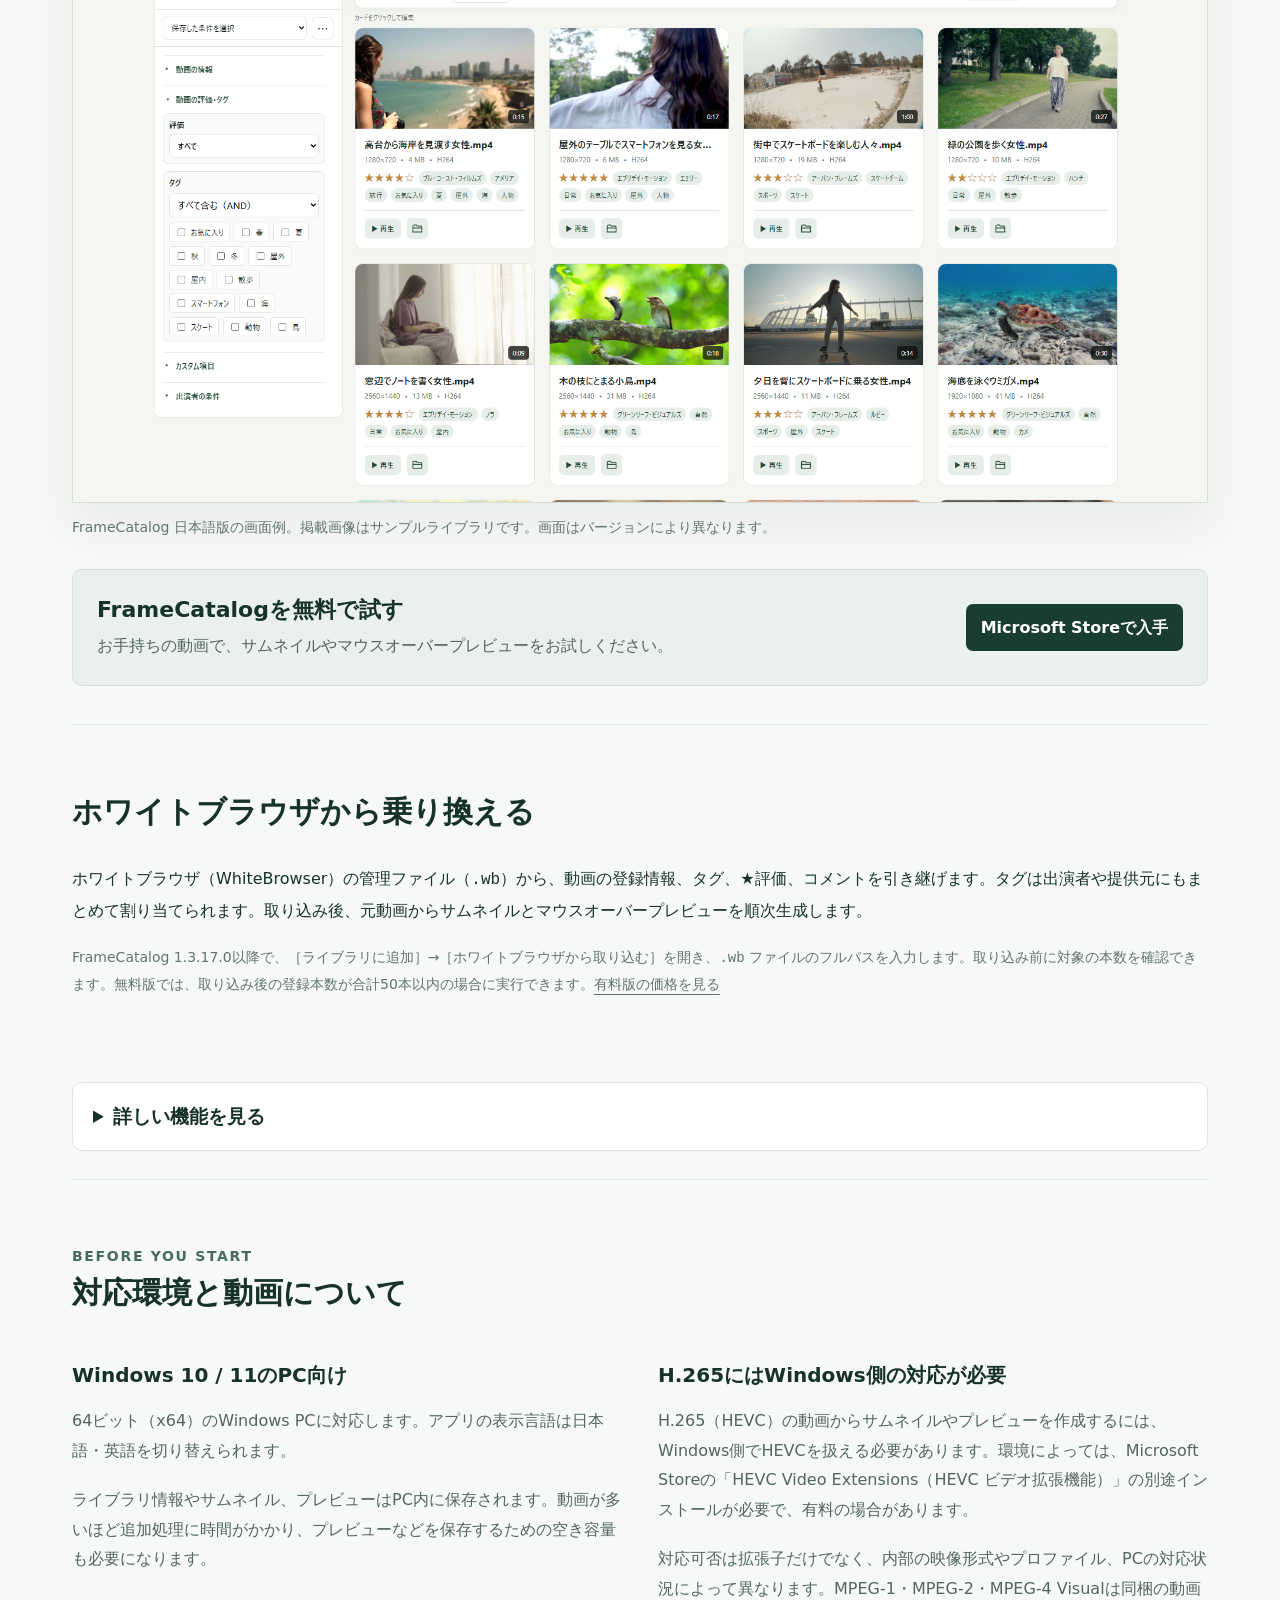
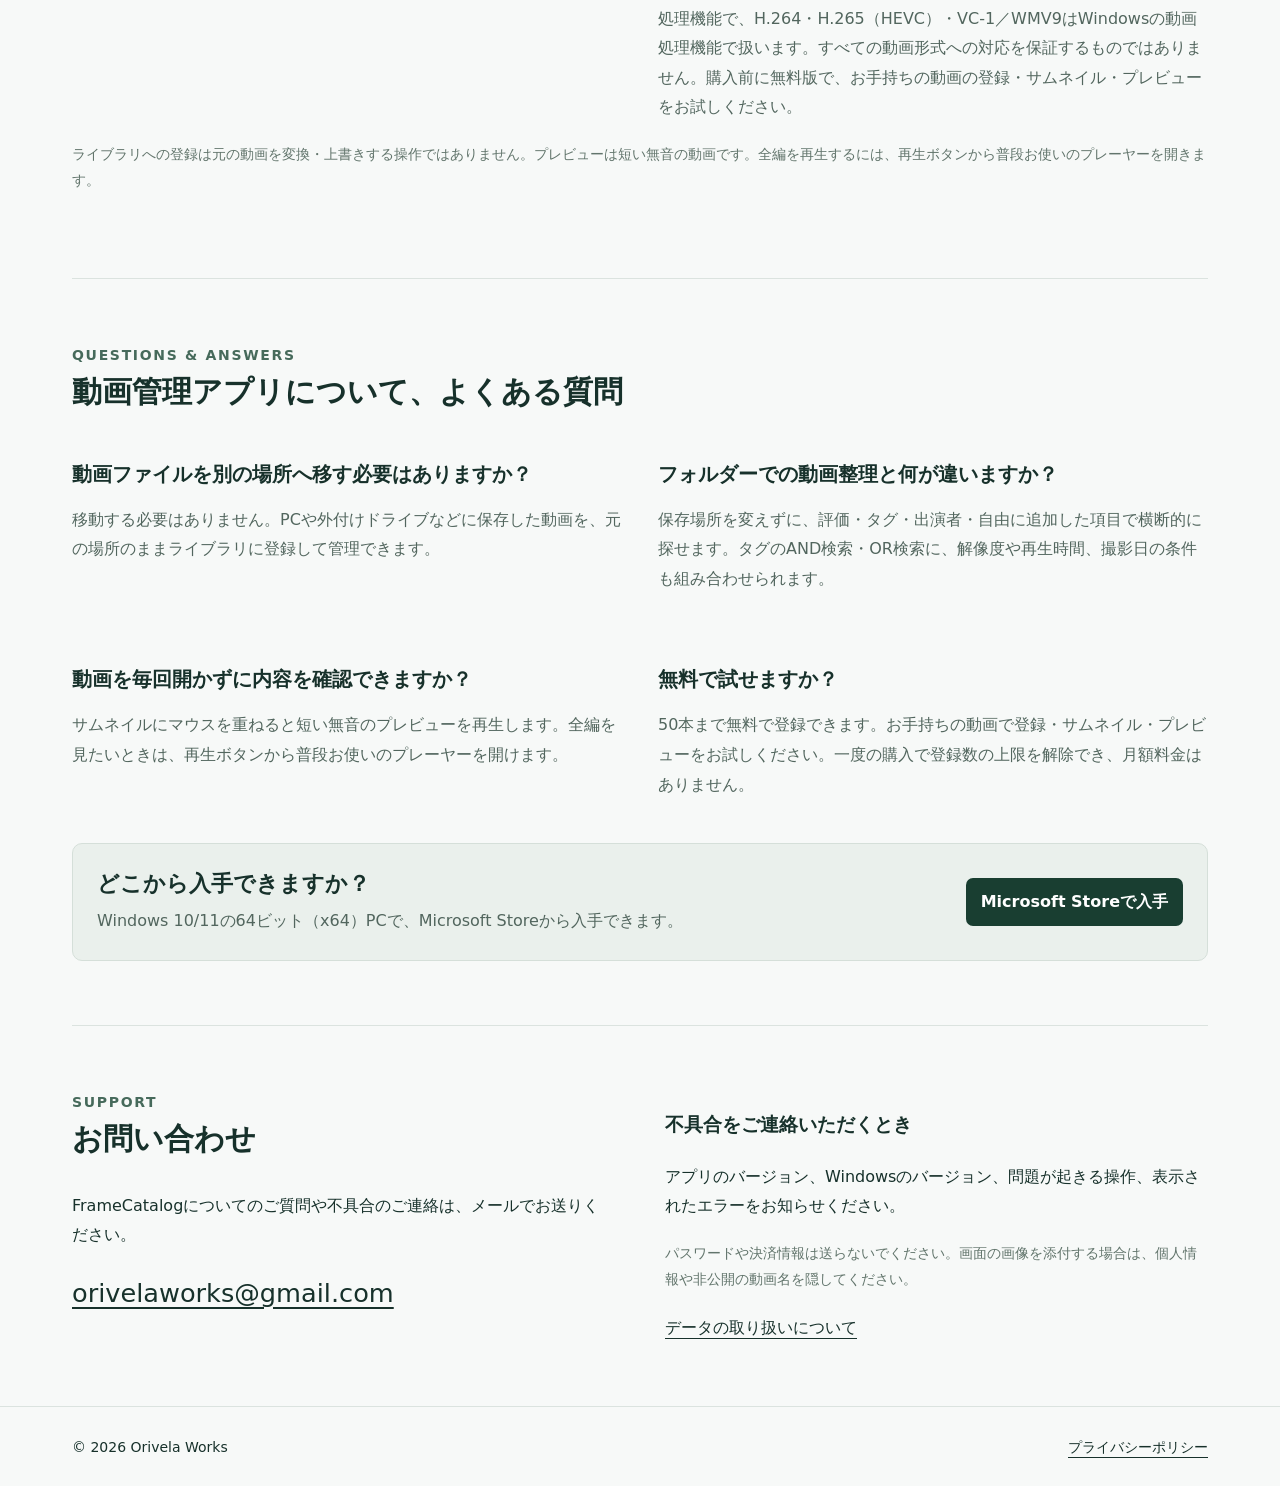
==== commit 6823dc21: "Explain FrameCatalog features in Japanese and English" ====
--- a/index.html
+++ b/index.html
@@ -24,10 +24,27 @@
 }
 </script>
 <link rel="alternate" hreflang="ja" href="https://orivelaworks.github.io/"><link rel="alternate" hreflang="en" href="https://orivelaworks.github.io/en/"><link rel="alternate" hreflang="zh-Hans" href="https://orivelaworks.github.io/zh-cn/"><link rel="alternate" hreflang="x-default" href="https://orivelaworks.github.io/">
-</head><body><a class="skip" href="#main">本文へ移動</a><header><nav aria-label="メインナビゲーション"><a class="brand" href="./">Orivela Works</a><div class="navlinks"><a href="#framecatalog">FrameCatalog</a><a href="privacy.html">プライバシー</a><a href="#requirements">対応環境</a><a href="#support">お問い合わせ</a><a href="en/" lang="en" hreflang="en" aria-label="Switch to English">English</a><a href="zh-cn/" lang="zh-Hans" hreflang="zh-Hans">简体中文</a><span class="social-links"><a href="https://www.youtube.com/watch?v=H6iewulCBFQ" aria-label="YouTubeでFrameCatalogの紹介動画を見る" title="YouTubeでFrameCatalogの紹介動画を見る"><svg aria-hidden="true" focusable="false" viewBox="0 0 24 24" width="20" height="20"><rect x="1" y="4.5" width="22" height="15" rx="4" fill="#e11b1b"/><path d="M10 8.5 16 12l-6 3.5Z" fill="#fff"/></svg></a><a href="https://x.com/OrivelaWorks" aria-label="XでOrivela Worksをフォロー" title="XでOrivela Worksをフォロー"><svg aria-hidden="true" focusable="false" viewBox="0 0 24 24" width="17" height="17" fill="currentColor"><path d="M18.9 2H22l-6.8 7.8L23.2 22H17l-4.9-7.4L5.7 22H2.5l7.3-8.4L.8 2h6.4l4.5 6.7L18.9 2ZM17.8 20h1.7L6.1 4H4.2l13.6 16Z"/></svg></a></span><a class="store-nav" href="https://apps.microsoft.com/detail/9NKQ7ZGM85SK">Microsoft Storeで入手</a></div></nav></header><main id="main" class="wrap"><section class="hero" id="framecatalog"><div><div class="appmark"><img src="assets/icon.png" alt="" width="48" height="48">FrameCatalog</div><h1>Windows 10/11向けの動画管理アプリ</h1><p class="lead">FrameCatalogは、Windows向けの動画管理アプリです。<br>PC内の大量の動画を、ひとつの動画ライブラリへ。サムネイルとマウスオーバーの動画プレビューで内容を確認し、評価・タグ・自由な管理項目で整理できます。</p><div class="hero-download"><a class="store-badge" href="https://apps.microsoft.com/detail/9NKQ7ZGM85SK" aria-label="Microsoft Storeからダウンロード"><img src="assets/microsoft-store-ja.svg" alt="Microsoft Storeからダウンロード" width="220" height="60"></a><span>50本まで無料で登録できます</span></div><a class="jump" href="#features">できることを見る ↓</a><p class="note"><a class="developer-article" href="https://note.com/orivelaworks/n/n27f086cb10d2" hreflang="ja">開発の背景・紹介記事を読む（note） →</a></p></div><section class="quick-features" id="features"><h2>主な機能</h2><div class="quick-grid"><article><h3>PC内の動画を管理</h3><p>ファイルやフォルダーを指定して、MP4・MOV・MKV・AVIなどの動画をまとめて登録。元の動画を移動せず、長さや解像度などを自動で読み取ります。</p></article><article><h3>一覧で見つける</h3><p>サムネイルで動画の内容を見渡せます。マウスを重ねるだけで短いプレビューが再生され、動画を一本ずつ開かずに確認できます。 サムネイルに使う動画内の位置も自由に選べます。</p></article><article><h3>自分の項目で整理</h3><p>タグや評価に加え、ジャンルなど自分に合った管理項目を作れます。出演者や提供元は、表記が異なる名前も別名として一つにまとめられます。 出演者別やタグ別の動画本数も集計できます。</p></article><article><h3>見たい動画を絞り込み</h3><p>タグのAND・OR検索や、出演者・撮影日・解像度などの条件を組み合わせて探せます。よく使う絞り込み条件は保存して呼び出せます。</p></article></div></section><aside class="hero-side" id="pricing" aria-label="無料版と上限解除"><div class="eyebrow" style="color:#d8e5df">FREE LIBRARY</div><h2>50 videos.</h2><p><strong>無料版</strong>　動画を50本まで登録可能</p><p><strong>有料版（買い切り）</strong>　2,000円。登録数は無制限です。</p></aside></section><figure class="showcase"><img src="assets/library.png" alt="サムネイルとタグによる絞り込みが見えるFrameCatalogのライブラリ画面" width="1920" height="1080"><figcaption>FrameCatalog 日本語版の画面例。掲載画像はサンプルライブラリです。画面はバージョンにより異なります。</figcaption></figure><aside class="store-callout" aria-label="FrameCatalogを無料で試す"><div><h2>FrameCatalogを無料で試す</h2><p>お手持ちの動画で、サムネイルやマウスオーバープレビューをお試しください。</p></div><a class="store-action" href="https://apps.microsoft.com/detail/9NKQ7ZGM85SK">Microsoft Storeで入手</a></aside><section class="section" id="whitebrowser-migration"><h2>ホワイトブラウザから乗り換える</h2><p>ホワイトブラウザ（WhiteBrowser）の管理ファイル（<code>.wb</code>）から、動画の登録情報、タグ、★評価、コメントを引き継げます。タグは出演者や提供元にもまとめて割り当てられます。取り込み後、元動画からサムネイルとマウスオーバープレビューを順次生成します。</p><p class="note">FrameCatalog 1.3.17.0以降で、［ライブラリに追加］→［ホワイトブラウザから取り込む］を開き、<code>.wb</code> ファイルのフルパスを入力します。取り込み前に対象の本数を確認できます。無料版では、取り込み後の登録本数が合計50本以内の場合に実行できます。<a href="#pricing">有料版の価格を見る</a></p></section><details class="feature-details"><summary>詳しい機能を見る</summary><div class="feature-detail-content">
+</head><body><a class="skip" href="#main">本文へ移動</a><header><nav aria-label="メインナビゲーション"><a class="brand" href="./">Orivela Works</a><div class="navlinks"><a href="#framecatalog">FrameCatalog</a><a href="privacy.html">プライバシー</a><a href="#requirements">対応環境</a><a href="#support">お問い合わせ</a><a href="en/" lang="en" hreflang="en" aria-label="Switch to English">English</a><a href="zh-cn/" lang="zh-Hans" hreflang="zh-Hans">简体中文</a><span class="social-links"><a href="https://www.youtube.com/watch?v=H6iewulCBFQ" aria-label="YouTubeでFrameCatalogの紹介動画を見る" title="YouTubeでFrameCatalogの紹介動画を見る"><svg aria-hidden="true" focusable="false" viewBox="0 0 24 24" width="20" height="20"><rect x="1" y="4.5" width="22" height="15" rx="4" fill="#e11b1b"/><path d="M10 8.5 16 12l-6 3.5Z" fill="#fff"/></svg></a><a href="https://x.com/OrivelaWorks" aria-label="XでOrivela Worksをフォロー" title="XでOrivela Worksをフォロー"><svg aria-hidden="true" focusable="false" viewBox="0 0 24 24" width="17" height="17" fill="currentColor"><path d="M18.9 2H22l-6.8 7.8L23.2 22H17l-4.9-7.4L5.7 22H2.5l7.3-8.4L.8 2h6.4l4.5 6.7L18.9 2ZM17.8 20h1.7L6.1 4H4.2l13.6 16Z"/></svg></a></span><a class="store-nav" href="https://apps.microsoft.com/detail/9NKQ7ZGM85SK">Microsoft Storeで入手</a></div></nav></header><main id="main" class="wrap"><section class="hero" id="framecatalog"><div><div class="appmark"><img src="assets/icon.png" alt="" width="48" height="48">FrameCatalog</div><h1>Windows 10/11向けの動画管理アプリ</h1><p class="lead">FrameCatalogは、Windows向けの動画管理アプリです。<br>PC内の大量の動画を、ひとつの動画ライブラリへ。動画・出演者・提供元に自分で項目を作り、記録した情報を組み合わせて探せます。マウスを合わせるだけで、動画の中身も確認できます。</p><div class="hero-download"><a class="store-badge" href="https://apps.microsoft.com/detail/9NKQ7ZGM85SK" aria-label="Microsoft Storeからダウンロード"><img src="assets/microsoft-store-ja.svg" alt="Microsoft Storeからダウンロード" width="220" height="60"></a><span>50本まで無料で登録できます</span></div><a class="jump" href="#custom-fields-example">出演者ごとの管理例を見る ↓</a><p class="note"><a class="developer-article" href="https://note.com/orivelaworks/n/n27f086cb10d2" hreflang="ja">開発の背景・紹介記事を読む（note） →</a></p></div><section class="quick-features" id="features"><h2>主な機能</h2><div class="quick-grid"><article><h3>PC内の動画を管理</h3><p>ファイルやフォルダーを指定して、MP4・MOV・MKV・AVIなどの動画をまとめて登録。元の動画を移動せず、長さや解像度などを自動で読み取ります。</p></article><article><h3>一覧で見つける</h3><p>サムネイルで動画の内容を見渡せます。マウスを重ねるだけで短いプレビューが再生され、動画を一本ずつ開かずに確認できます。 サムネイルに使う動画内の位置も自由に選べます。</p></article><article><h3>自分の項目で整理</h3><p>タグや評価に加え、ジャンルなど自分に合った管理項目を作れます。出演者や提供元は、表記が異なる名前も別名として一つにまとめられます。 出演者別やタグ別の動画本数も集計できます。</p></article><article><h3>見たい動画を絞り込み</h3><p>タグのAND・OR検索や、出演者・撮影日・解像度などの条件を組み合わせて探せます。よく使う絞り込み条件は保存して呼び出せます。</p></article></div></section>
+<section class="product-highlights" aria-labelledby="product-highlights-title">
+  <h2 id="product-highlights-title">FrameCatalogの特徴</h2>
+  <div class="features">
+    <article class="product-highlights-example" id="custom-fields-example">
+      <h3>同じ動画でも、出演者ごとに情報を記録</h3>
+      <p>一般的な動画管理アプリで、動画に「出演者A」「出演者B」「ロングヘア」「ショートヘア」というタグを付けても、どの出演者がロングヘアなのかは、タグからはわかりません。</p>
+      <p>FrameCatalogでは、動画ごとに出演者一人ひとりの情報を記録できます。「髪型」の項目に出演者Aは「ロングヘア」、出演者Bは「ショートヘア」と登録すれば、<strong>出演者A本人がロングヘアの動画</strong>だけを探せます。服装など、動画によって変わる情報も同じように管理できます。</p>
+      <p>生年月日や評価などのプロフィールと、髪型や衣装などその動画での情報を分けて管理できます。動画ごとの情報は、同じ出演者について複数の動画にまとめて設定できます。生年月日と動画の撮影日がそろっている場合は、撮影時の年齢を自動で計算して表示します。</p>
+    </article>
+    <article><h3>出演者・提供元の別名をまとめる</h3><p>同じ出演者や提供元でも、作品によって名義や名前の表記が違うことがあります。FrameCatalogでは、複数の別名を同じ出演者・提供元にまとめて登録できます。ファイル名を書き換えずに、覚えている名前から同じ出演者・提供元の動画をまとめて探せます。</p></article>
+    <article><h3>項目と入力形式を自分で決める</h3><p>タイトル・再生時間・解像度などの標準情報に加え、動画・出演者・提供元に自分で管理項目を作れます。項目名に加えて、入力形式も自由に選べます。「撮影場所はテキスト」「購入日は日付」「ジャンルは選択肢」「感想は長文」のように、記録する内容に合った形式を指定して、自分専用の動画データベースを作れます。</p></article>
+    <article><h3>コレクションを集計し、内訳から動画を開く</h3><p>ライブラリ全体や絞り込んだ結果を、出演者・タグ・独自項目などで集計し、件数や割合でコレクションの傾向を確認できます。たとえばジャンル別に集計して、気になるジャンルの内訳をクリックすると、該当する動画を一覧で開けます。</p></article>
+  </div>
+</section>
+<aside class="hero-side" id="pricing" aria-label="無料版と上限解除"><div class="eyebrow" style="color:#d8e5df">FREE LIBRARY</div><h2>50 videos.</h2><p><strong>無料版</strong>　動画を50本まで登録可能</p><p><strong>有料版（買い切り）</strong>　2,000円。登録数は無制限です。</p></aside></section><figure class="showcase"><img src="assets/library.png" alt="サムネイルとタグによる絞り込みが見えるFrameCatalogのライブラリ画面" width="1920" height="1080"><figcaption>FrameCatalog 日本語版の画面例。掲載画像はサンプルライブラリです。画面はバージョンにより異なります。</figcaption></figure>
+
+<aside class="store-callout" aria-label="FrameCatalogを無料で試す"><div><h2>FrameCatalogを無料で試す</h2><p>お手持ちの動画で、サムネイルやマウスオーバープレビューをお試しください。</p></div><a class="store-action" href="https://apps.microsoft.com/detail/9NKQ7ZGM85SK">Microsoft Storeで入手</a></aside><section class="section" id="whitebrowser-migration"><h2>ホワイトブラウザから乗り換える</h2><p>ホワイトブラウザ（WhiteBrowser）の管理ファイル（<code>.wb</code>）から、動画の登録情報、タグ、★評価、コメントを引き継げます。タグは出演者や提供元にもまとめて割り当てられます。取り込み後、元動画からサムネイルとマウスオーバープレビューを順次生成します。</p><p class="note">FrameCatalog 1.3.17.0以降で、［ライブラリに追加］→［ホワイトブラウザから取り込む］を開き、<code>.wb</code> ファイルのフルパスを入力します。取り込み前に対象の本数を確認できます。無料版では、取り込み後の登録本数が合計50本以内の場合に実行できます。<a href="#pricing">有料版の価格を見る</a></p></section><details class="feature-details"><summary>詳しい機能を見る</summary><div class="feature-detail-content">
 <section class="section" id="feature-import"><h2>登録</h2><p>動画ファイルやフォルダーを指定して一括登録できます。サブフォルダーも対象にできます。元ファイルはその場所に残り、アプリが再生時間・解像度などを読み取ってサムネイルを生成します。</p><p>撮影日時が動画のメタデータに含まれていれば取得できます。一括登録で読み込めなかったファイルは、結果から確認できます。</p></section>
 <section class="section" id="feature-preview"><h2>プレビュー</h2><p>一覧のサムネイルにマウスを重ねると、短い無音プレビューが再生されます。動画全体を観るときは、普段使っているプレーヤーで開けます。</p><p>サムネイルは自動生成された画像から変更できます。時刻を入力するかバーを動かし、候補の画像を見比べて、好きな場面を選べます。</p></section>
-<section class="section" id="feature-manage"><h2>管理</h2><p>タグや5段階評価に加え、テキスト・日付・選択肢などの管理項目を自由に作成できます。複数の動画に同じ情報を入れるときは、一括編集が使えます。</p><p>出演者・提供元は別名をまとめて管理できます。出演者の評価やお気に入り順位を付けて動画をまとめて見たり、同じ出演者でも衣装などを動画ごとに記録したりできます。</p><figure class="detail-shot"><a href="assets/performers-ja.png"><img src="assets/performers-ja.png" alt="出演者ごとの動画一覧と星評価・お気に入り順位" width="1920" height="1080" loading="lazy"></a></figure><h3>動画ライブラリを集計する</h3><p>ライブラリ全体でも、絞り込んだ動画だけでも集計できます。動画の本数・出演者数・合計再生時間・元動画の容量を確認でき、出演者別やタグ別の内訳をクリックすると、該当する動画を一覧で開けます。</p></section>
+<section class="section" id="feature-manage"><h2>管理</h2><p>動画・出演者・提供元に、記録したい項目を自由に作れます。撮影場所はテキスト、購入日は日付、ジャンルは選択肢、感想は長文など、内容に合う入力形式を選べます。動画の一括編集では、既存のメモを残したまま追記できます。</p><p>同じ出演者や提供元の名義違いを別名として登録し、関連動画をまとめて探せます。出演者本人の評価・ランキング・生年月日は、髪型や服装など動画ごとに変わる情報と分けて管理します。生年月日と撮影日がそろっていれば、撮影時の年齢も自動で表示します。</p><figure class="detail-shot"><a href="assets/performers-ja.png"><img src="assets/performers-ja.png" alt="出演者ごとの動画一覧と星評価・お気に入り順位" width="1920" height="1080" loading="lazy"></a></figure><h3>動画ライブラリを集計する</h3><p>ライブラリ全体でも、絞り込んだ動画だけでも集計できます。出演者別やタグ別、独自項目などの内訳を件数や割合で確認できます。気になる内訳をクリックすると、該当する動画を一覧で開けます。</p></section>
 <section class="section" id="feature-search"><h2>検索</h2><p>動画名や入力した情報を検索し、タグ・評価・撮影日の範囲・解像度・再生時間・保存フォルダーなどを組み合わせて絞り込めます。タグは「すべて含む（AND）」と「いずれかを含む（OR）」を選べます。</p><p>出演者の名前や別名から関連動画を探せます。よく使う絞り込み条件には名前を付けて保存でき、あとから呼び出して使えます。</p><figure class="detail-shot"><a href="assets/filter.png"><img src="assets/filter.png" alt="屋外タグで動画を絞り込んだ画面" width="1920" height="1080" loading="lazy"></a></figure></section>
-<section class="section" id="feature-backup"><h2>バックアップ</h2><p>ライブラリの登録情報、管理項目、サムネイル、プレビュー、表示設定をまとめてバックアップし、必要なときに復元できます。元の動画ファイルは別途バックアップしてください。</p></section>
+<section class="section" id="feature-backup"><h2>動画ファイルの変更とバックアップ</h2><p>ストレージの整理で動画ファイルを別の場所に移したら、ライブラリに新しい保存場所を指定できます。同じ動画の高画質版を入手したら、登録済みの動画をそのファイルに差し替えられます。タグ・評価・独自項目・メモは引き継がれるので、整理し直す手間がかかりません。</p><p>ライブラリの登録情報、管理項目、サムネイル、プレビュー、表示設定をまとめてバックアップし、必要なときに復元できます。元の動画ファイルは別途バックアップしてください。</p></section>
 </div></details><section class="section" id="requirements"><div class="eyebrow">BEFORE YOU START</div><h2>対応環境と動画について</h2><div class="features"><article><h3>Windows 10 / 11のPC向け</h3><p>64ビット（x64）のWindows PCに対応します。アプリの表示言語は日本語・英語を切り替えられます。</p><p>ライブラリ情報やサムネイル、プレビューはPC内に保存されます。動画が多いほど追加処理に時間がかかり、プレビューなどを保存するための空き容量も必要になります。</p></article><article><h3>H.265にはWindows側の対応が必要</h3><p>H.265（HEVC）の動画からサムネイルやプレビューを作成するには、Windows側でHEVCを扱える必要があります。環境によっては、Microsoft Storeの「HEVC Video Extensions（HEVC ビデオ拡張機能）」の別途インストールが必要で、有料の場合があります。</p><p>対応可否は拡張子だけでなく、内部の映像形式やプロファイル、PCの対応状況によって異なります。MPEG-1・MPEG-2・MPEG-4 Visualは同梱の動画処理機能で、H.264・H.265（HEVC）・VC-1／WMV9はWindowsの動画処理機能で扱います。すべての動画形式への対応を保証するものではありません。購入前に無料版で、お手持ちの動画の登録・サムネイル・プレビューをお試しください。</p></article></div><p class="note">ライブラリへの登録は元の動画を変換・上書きする操作ではありません。プレビューは短い無音の動画です。全編を再生するには、再生ボタンから普段お使いのプレーヤーを開きます。</p></section><section class="section" id="faq"><div class="eyebrow">QUESTIONS &amp; ANSWERS</div><h2>動画管理アプリについて、よくある質問</h2><div class="features"><article><h3>動画ファイルを別の場所へ移す必要はありますか？</h3><p>移動する必要はありません。PCや外付けドライブなどに保存した動画を、元の場所のままライブラリに登録して管理できます。</p></article><article><h3>フォルダーでの動画整理と何が違いますか？</h3><p>保存場所を変えずに、評価・タグ・出演者・自由に追加した項目で横断的に探せます。タグのAND検索・OR検索に、解像度や再生時間、撮影日の条件も組み合わせられます。</p></article><article><h3>動画を毎回開かずに内容を確認できますか？</h3><p>サムネイルにマウスを重ねると短い無音のプレビューを再生します。全編を見たいときは、再生ボタンから普段お使いのプレーヤーを開けます。</p></article><article><h3>無料で試せますか？</h3><p>50本まで無料で登録できます。お手持ちの動画で登録・サムネイル・プレビューをお試しください。一度の購入で登録数の上限を解除でき、月額料金はありません。</p></article></div><div class="store-callout"><div><h3>どこから入手できますか？</h3><p>Windows 10/11の64ビット（x64）PCで、Microsoft Storeから入手できます。</p></div><a class="store-action" href="https://apps.microsoft.com/detail/9NKQ7ZGM85SK">Microsoft Storeで入手</a></div></section><section class="section contact" id="support"><div><div class="eyebrow">SUPPORT</div><h2>お問い合わせ</h2><p>FrameCatalogについてのご質問や不具合のご連絡は、メールでお送りください。</p><a class="email" href="mailto:orivelaworks@gmail.com">orivelaworks@gmail.com</a></div><div><h3>不具合をご連絡いただくとき</h3><p>アプリのバージョン、Windowsのバージョン、問題が起きる操作、表示されたエラーをお知らせください。</p><p class="note">パスワードや決済情報は送らないでください。画面の画像を添付する場合は、個人情報や非公開の動画名を隠してください。</p><a href="privacy.html">データの取り扱いについて</a></div></section></main><footer><div class="wrap foot"><span>© 2026 Orivela Works</span><a href="privacy.html">プライバシーポリシー</a></div></footer></body></html>
--- a/style.css
+++ b/style.css
@@ -70,3 +70,14 @@
 @media (max-width: 760px) {
   .navlinks { justify-content: flex-start; }
 }
+
+.hero > .product-highlights{grid-column:1/-1;border-top:1px solid #dbe3df;padding-top:20px}
+.product-highlights h2{font-size:21px;margin:0 0 12px}
+.product-highlights .features{gap:14px}
+.product-highlights article{padding:15px;background:#fff;border:1px solid #dbe3df;border-radius:8px}
+.product-highlights h3{font-size:17px;line-height:1.4;margin:0 0 8px}
+.product-highlights p{font-size:15px;line-height:1.65;margin:0 0 10px}
+.product-highlights p:last-child{margin-bottom:0}
+.product-highlights-example{grid-column:1/-1}
+@media(min-width:761px){.hero > .product-highlights{grid-row:3}}
+@media(min-width:1000px){.product-highlights .features{grid-template-columns:repeat(3,minmax(0,1fr))}}
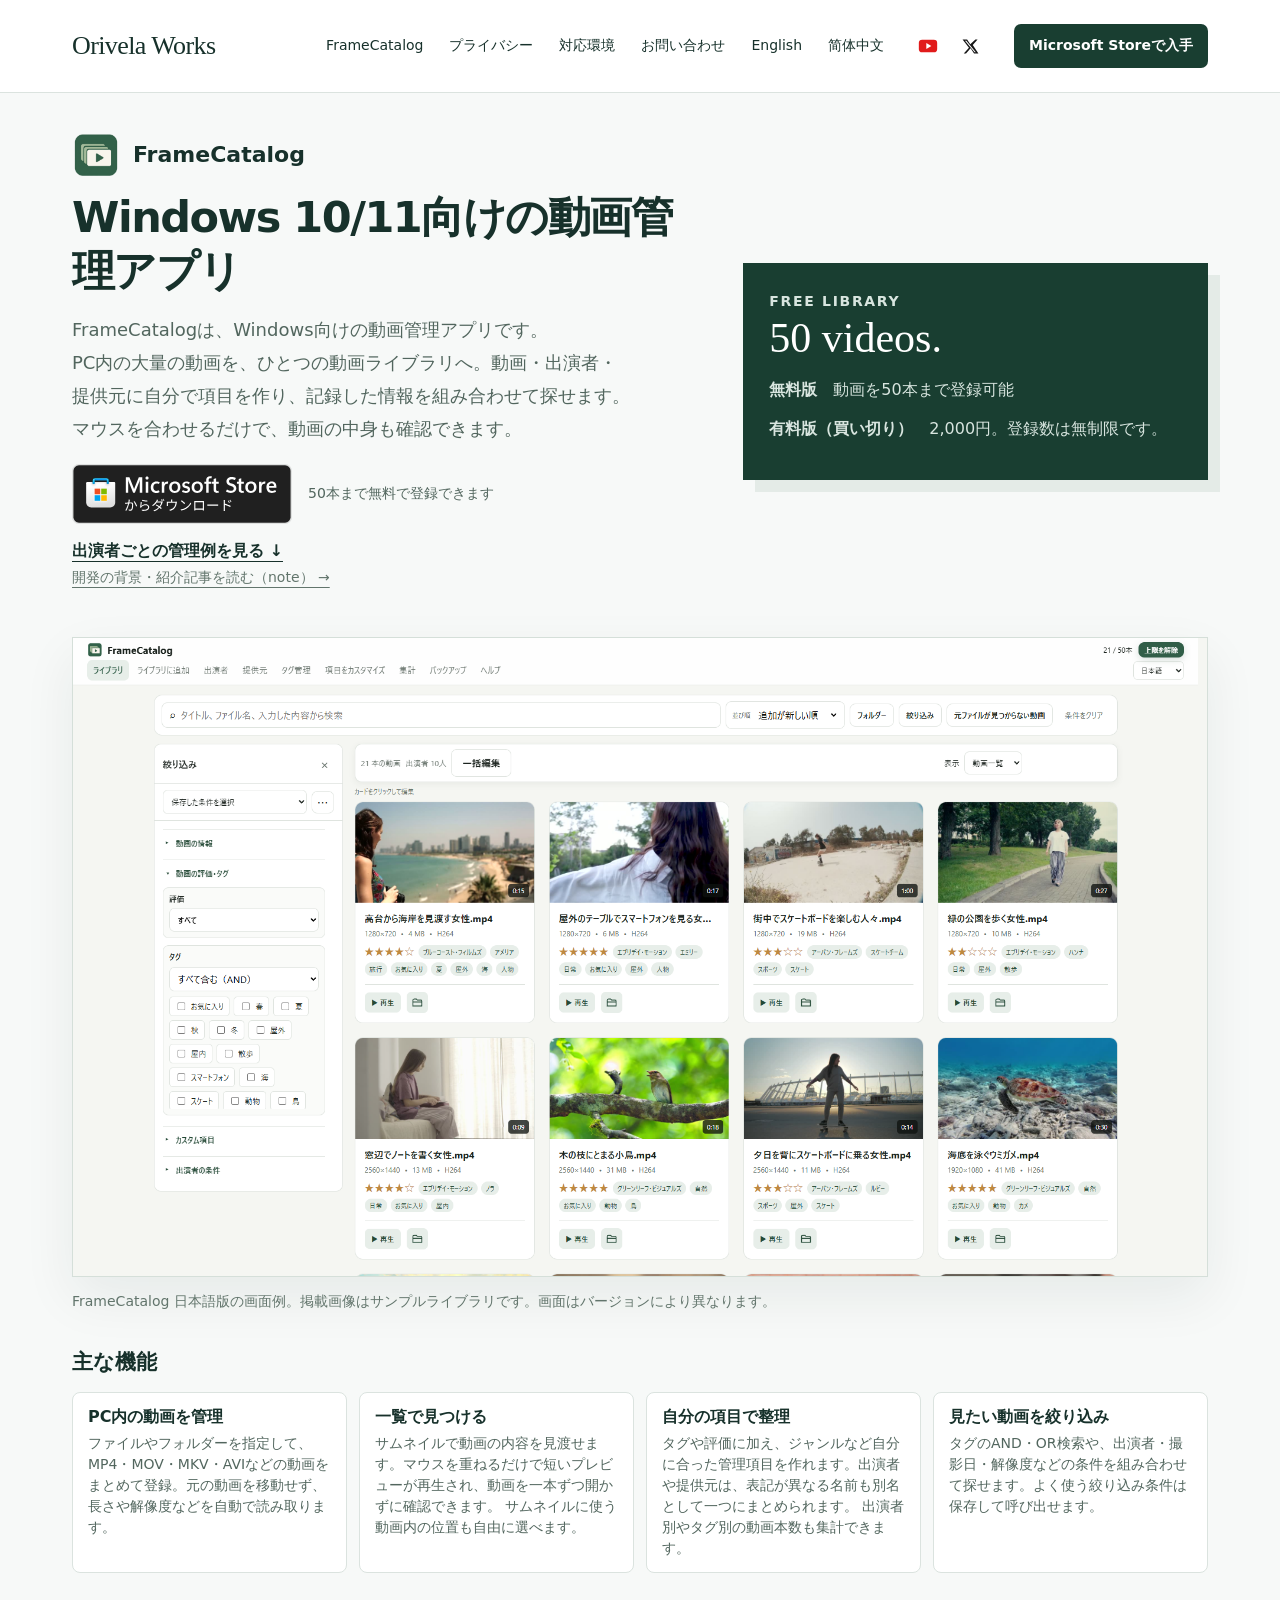
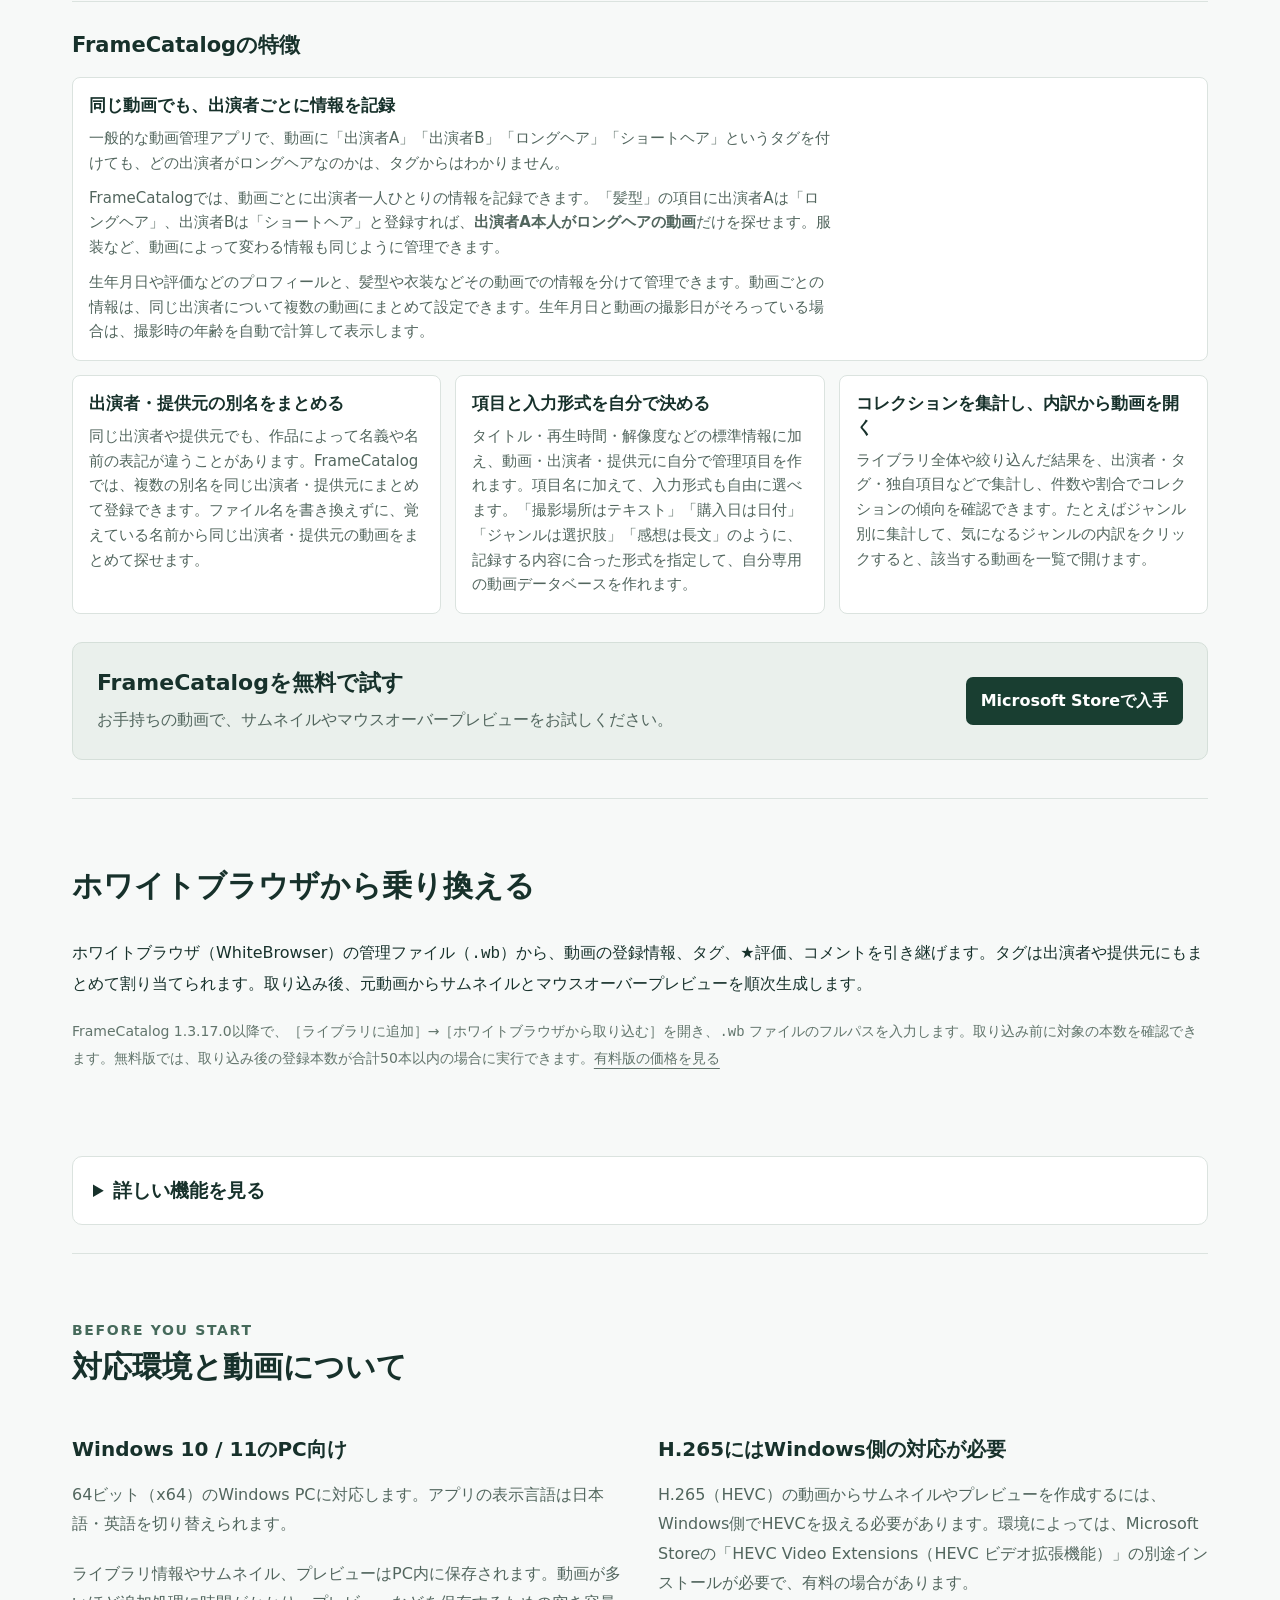
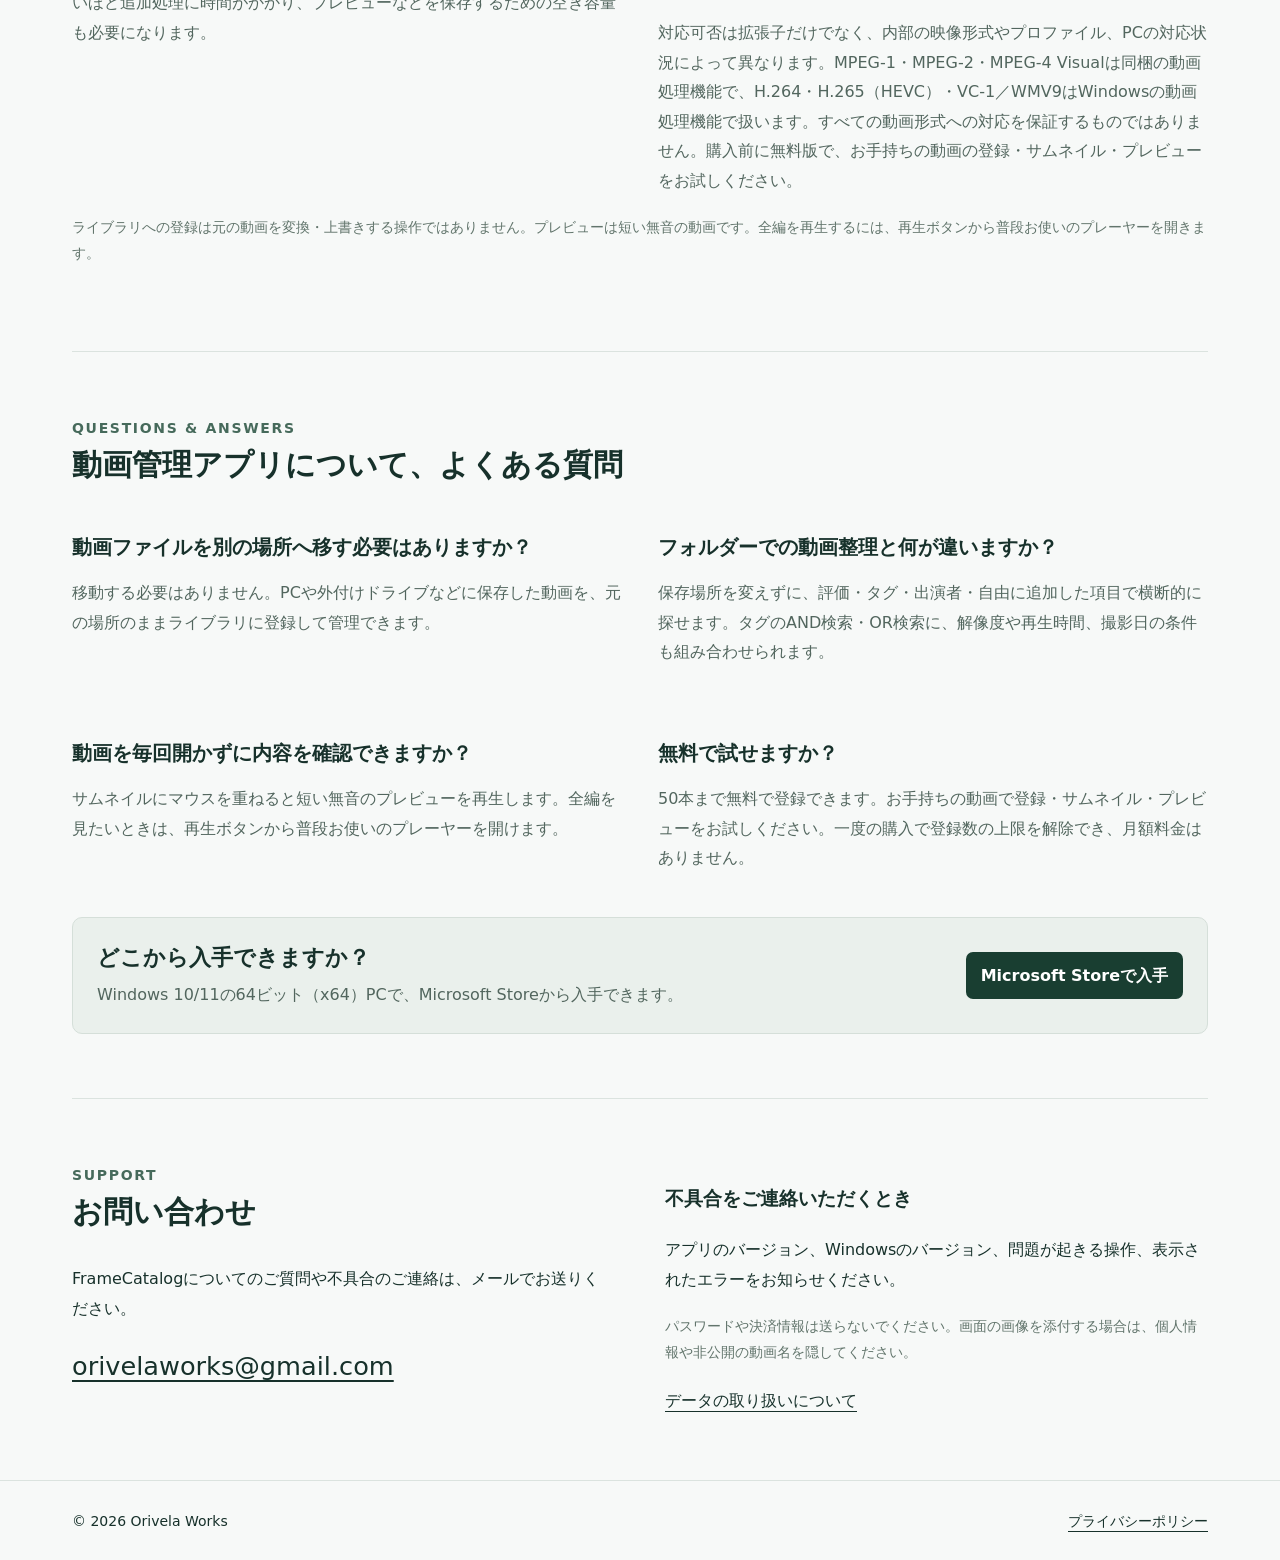
==== commit 0faeaf24: "Fix FrameCatalog landing page layout" ====
--- a/index.html
+++ b/index.html
@@ -1,4 +1,4 @@
-<!doctype html><html lang="ja"><head><meta charset="utf-8"><meta name="viewport" content="width=device-width,initial-scale=1"><title>FrameCatalog｜Windows用の動画管理アプリ</title><meta name="description" content="FrameCatalogはWindows 10/11向けの動画管理アプリ。PC内の動画をサムネイルで一覧表示し、マウスオーバーでプレビュー。評価・タグのAND検索・OR検索や自由な管理項目で動画ライブラリを整理できます。50本まで無料。"><link rel="icon" type="image/svg+xml" href="data:image/svg+xml,%3Csvg xmlns='http://www.w3.org/2000/svg' viewBox='0 0 32 32'%3E%3Crect width='32' height='32' rx='7' fill='%23193e31'/%3E%3Ccircle cx='16' cy='16' r='9' fill='none' stroke='white' stroke-width='3'/%3E%3C/svg%3E"><link rel="stylesheet" href="style.css"><link rel="canonical" href="https://orivelaworks.github.io/"><meta property="og:type" content="website"><meta property="og:title" content="FrameCatalog｜Windows用の動画管理アプリ"><meta property="og:description" content="FrameCatalogはWindows 10/11向けの動画管理アプリ。PC内の動画をサムネイルで一覧表示し、マウスオーバーでプレビュー。評価・タグのAND検索・OR検索や自由な管理項目で動画ライブラリを整理できます。50本まで無料。"><meta property="og:url" content="https://orivelaworks.github.io/">
+<!doctype html><html lang="ja"><head><meta charset="utf-8"><meta name="viewport" content="width=device-width,initial-scale=1"><title>FrameCatalog｜Windows用の動画管理アプリ</title><meta name="description" content="FrameCatalogはWindows 10/11向けの動画管理アプリ。PC内の動画をサムネイルで一覧表示し、マウスオーバーでプレビュー。評価・タグのAND検索・OR検索や自由な管理項目で動画ライブラリを整理できます。50本まで無料。"><link rel="icon" type="image/svg+xml" href="data:image/svg+xml,%3Csvg xmlns='http://www.w3.org/2000/svg' viewBox='0 0 32 32'%3E%3Crect width='32' height='32' rx='7' fill='%23193e31'/%3E%3Ccircle cx='16' cy='16' r='9' fill='none' stroke='white' stroke-width='3'/%3E%3C/svg%3E"><link rel="stylesheet" href="style.css?v=20261127-layout"><link rel="canonical" href="https://orivelaworks.github.io/"><meta property="og:type" content="website"><meta property="og:title" content="FrameCatalog｜Windows用の動画管理アプリ"><meta property="og:description" content="FrameCatalogはWindows 10/11向けの動画管理アプリ。PC内の動画をサムネイルで一覧表示し、マウスオーバーでプレビュー。評価・タグのAND検索・OR検索や自由な管理項目で動画ライブラリを整理できます。50本まで無料。"><meta property="og:url" content="https://orivelaworks.github.io/">
 <script type="application/ld+json">
 {
   "@context": "https://schema.org",
@@ -24,7 +24,10 @@
 }
 </script>
 <link rel="alternate" hreflang="ja" href="https://orivelaworks.github.io/"><link rel="alternate" hreflang="en" href="https://orivelaworks.github.io/en/"><link rel="alternate" hreflang="zh-Hans" href="https://orivelaworks.github.io/zh-cn/"><link rel="alternate" hreflang="x-default" href="https://orivelaworks.github.io/">
-</head><body><a class="skip" href="#main">本文へ移動</a><header><nav aria-label="メインナビゲーション"><a class="brand" href="./">Orivela Works</a><div class="navlinks"><a href="#framecatalog">FrameCatalog</a><a href="privacy.html">プライバシー</a><a href="#requirements">対応環境</a><a href="#support">お問い合わせ</a><a href="en/" lang="en" hreflang="en" aria-label="Switch to English">English</a><a href="zh-cn/" lang="zh-Hans" hreflang="zh-Hans">简体中文</a><span class="social-links"><a href="https://www.youtube.com/watch?v=H6iewulCBFQ" aria-label="YouTubeでFrameCatalogの紹介動画を見る" title="YouTubeでFrameCatalogの紹介動画を見る"><svg aria-hidden="true" focusable="false" viewBox="0 0 24 24" width="20" height="20"><rect x="1" y="4.5" width="22" height="15" rx="4" fill="#e11b1b"/><path d="M10 8.5 16 12l-6 3.5Z" fill="#fff"/></svg></a><a href="https://x.com/OrivelaWorks" aria-label="XでOrivela Worksをフォロー" title="XでOrivela Worksをフォロー"><svg aria-hidden="true" focusable="false" viewBox="0 0 24 24" width="17" height="17" fill="currentColor"><path d="M18.9 2H22l-6.8 7.8L23.2 22H17l-4.9-7.4L5.7 22H2.5l7.3-8.4L.8 2h6.4l4.5 6.7L18.9 2ZM17.8 20h1.7L6.1 4H4.2l13.6 16Z"/></svg></a></span><a class="store-nav" href="https://apps.microsoft.com/detail/9NKQ7ZGM85SK">Microsoft Storeで入手</a></div></nav></header><main id="main" class="wrap"><section class="hero" id="framecatalog"><div><div class="appmark"><img src="assets/icon.png" alt="" width="48" height="48">FrameCatalog</div><h1>Windows 10/11向けの動画管理アプリ</h1><p class="lead">FrameCatalogは、Windows向けの動画管理アプリです。<br>PC内の大量の動画を、ひとつの動画ライブラリへ。動画・出演者・提供元に自分で項目を作り、記録した情報を組み合わせて探せます。マウスを合わせるだけで、動画の中身も確認できます。</p><div class="hero-download"><a class="store-badge" href="https://apps.microsoft.com/detail/9NKQ7ZGM85SK" aria-label="Microsoft Storeからダウンロード"><img src="assets/microsoft-store-ja.svg" alt="Microsoft Storeからダウンロード" width="220" height="60"></a><span>50本まで無料で登録できます</span></div><a class="jump" href="#custom-fields-example">出演者ごとの管理例を見る ↓</a><p class="note"><a class="developer-article" href="https://note.com/orivelaworks/n/n27f086cb10d2" hreflang="ja">開発の背景・紹介記事を読む（note） →</a></p></div><section class="quick-features" id="features"><h2>主な機能</h2><div class="quick-grid"><article><h3>PC内の動画を管理</h3><p>ファイルやフォルダーを指定して、MP4・MOV・MKV・AVIなどの動画をまとめて登録。元の動画を移動せず、長さや解像度などを自動で読み取ります。</p></article><article><h3>一覧で見つける</h3><p>サムネイルで動画の内容を見渡せます。マウスを重ねるだけで短いプレビューが再生され、動画を一本ずつ開かずに確認できます。 サムネイルに使う動画内の位置も自由に選べます。</p></article><article><h3>自分の項目で整理</h3><p>タグや評価に加え、ジャンルなど自分に合った管理項目を作れます。出演者や提供元は、表記が異なる名前も別名として一つにまとめられます。 出演者別やタグ別の動画本数も集計できます。</p></article><article><h3>見たい動画を絞り込み</h3><p>タグのAND・OR検索や、出演者・撮影日・解像度などの条件を組み合わせて探せます。よく使う絞り込み条件は保存して呼び出せます。</p></article></div></section>
+</head><body><a class="skip" href="#main">本文へ移動</a><header><nav aria-label="メインナビゲーション"><a class="brand" href="./">Orivela Works</a><div class="navlinks"><a href="#framecatalog">FrameCatalog</a><a href="privacy.html">プライバシー</a><a href="#requirements">対応環境</a><a href="#support">お問い合わせ</a><a href="en/" lang="en" hreflang="en" aria-label="Switch to English">English</a><a href="zh-cn/" lang="zh-Hans" hreflang="zh-Hans">简体中文</a><span class="social-links"><a href="https://www.youtube.com/watch?v=H6iewulCBFQ" aria-label="YouTubeでFrameCatalogの紹介動画を見る" title="YouTubeでFrameCatalogの紹介動画を見る"><svg aria-hidden="true" focusable="false" viewBox="0 0 24 24" width="20" height="20"><rect x="1" y="4.5" width="22" height="15" rx="4" fill="#e11b1b"/><path d="M10 8.5 16 12l-6 3.5Z" fill="#fff"/></svg></a><a href="https://x.com/OrivelaWorks" aria-label="XでOrivela Worksをフォロー" title="XでOrivela Worksをフォロー"><svg aria-hidden="true" focusable="false" viewBox="0 0 24 24" width="17" height="17" fill="currentColor"><path d="M18.9 2H22l-6.8 7.8L23.2 22H17l-4.9-7.4L5.7 22H2.5l7.3-8.4L.8 2h6.4l4.5 6.7L18.9 2ZM17.8 20h1.7L6.1 4H4.2l13.6 16Z"/></svg></a></span><a class="store-nav" href="https://apps.microsoft.com/detail/9NKQ7ZGM85SK">Microsoft Storeで入手</a></div></nav></header><main id="main" class="wrap"><section class="hero site-intro" id="framecatalog"><div><div class="appmark"><img src="assets/icon.png" alt="" width="48" height="48">FrameCatalog</div><h1>Windows 10/11向けの動画管理アプリ</h1><p class="lead">FrameCatalogは、Windows向けの動画管理アプリです。<br>PC内の大量の動画を、ひとつの動画ライブラリへ。動画・出演者・提供元に自分で項目を作り、記録した情報を組み合わせて探せます。マウスを合わせるだけで、動画の中身も確認できます。</p><div class="hero-download"><a class="store-badge" href="https://apps.microsoft.com/detail/9NKQ7ZGM85SK" aria-label="Microsoft Storeからダウンロード"><img src="assets/microsoft-store-ja.svg" alt="Microsoft Storeからダウンロード" width="220" height="60"></a><span>50本まで無料で登録できます</span></div><a class="jump" href="#custom-fields-example">出演者ごとの管理例を見る ↓</a><p class="note"><a class="developer-article" href="https://note.com/orivelaworks/n/n27f086cb10d2" hreflang="ja">開発の背景・紹介記事を読む（note） →</a></p></div>
+<aside class="hero-side" id="pricing" aria-label="無料版と上限解除"><div class="eyebrow" style="color:#d8e5df">FREE LIBRARY</div><h2>50 videos.</h2><p><strong>無料版</strong>　動画を50本まで登録可能</p><p><strong>有料版（買い切り）</strong>　2,000円。登録数は無制限です。</p></aside></section>
+<figure class="showcase"><img src="assets/library.png" alt="サムネイルとタグによる絞り込みが見えるFrameCatalogのライブラリ画面" width="1920" height="1080"><figcaption>FrameCatalog 日本語版の画面例。掲載画像はサンプルライブラリです。画面はバージョンにより異なります。</figcaption></figure>
+<section class="quick-features" id="features"><h2>主な機能</h2><div class="quick-grid"><article><h3>PC内の動画を管理</h3><p>ファイルやフォルダーを指定して、MP4・MOV・MKV・AVIなどの動画をまとめて登録。元の動画を移動せず、長さや解像度などを自動で読み取ります。</p></article><article><h3>一覧で見つける</h3><p>サムネイルで動画の内容を見渡せます。マウスを重ねるだけで短いプレビューが再生され、動画を一本ずつ開かずに確認できます。 サムネイルに使う動画内の位置も自由に選べます。</p></article><article><h3>自分の項目で整理</h3><p>タグや評価に加え、ジャンルなど自分に合った管理項目を作れます。出演者や提供元は、表記が異なる名前も別名として一つにまとめられます。 出演者別やタグ別の動画本数も集計できます。</p></article><article><h3>見たい動画を絞り込み</h3><p>タグのAND・OR検索や、出演者・撮影日・解像度などの条件を組み合わせて探せます。よく使う絞り込み条件は保存して呼び出せます。</p></article></div></section>
 <section class="product-highlights" aria-labelledby="product-highlights-title">
   <h2 id="product-highlights-title">FrameCatalogの特徴</h2>
   <div class="features">
@@ -39,7 +42,6 @@
     <article><h3>コレクションを集計し、内訳から動画を開く</h3><p>ライブラリ全体や絞り込んだ結果を、出演者・タグ・独自項目などで集計し、件数や割合でコレクションの傾向を確認できます。たとえばジャンル別に集計して、気になるジャンルの内訳をクリックすると、該当する動画を一覧で開けます。</p></article>
   </div>
 </section>
-<aside class="hero-side" id="pricing" aria-label="無料版と上限解除"><div class="eyebrow" style="color:#d8e5df">FREE LIBRARY</div><h2>50 videos.</h2><p><strong>無料版</strong>　動画を50本まで登録可能</p><p><strong>有料版（買い切り）</strong>　2,000円。登録数は無制限です。</p></aside></section><figure class="showcase"><img src="assets/library.png" alt="サムネイルとタグによる絞り込みが見えるFrameCatalogのライブラリ画面" width="1920" height="1080"><figcaption>FrameCatalog 日本語版の画面例。掲載画像はサンプルライブラリです。画面はバージョンにより異なります。</figcaption></figure>
 
 <aside class="store-callout" aria-label="FrameCatalogを無料で試す"><div><h2>FrameCatalogを無料で試す</h2><p>お手持ちの動画で、サムネイルやマウスオーバープレビューをお試しください。</p></div><a class="store-action" href="https://apps.microsoft.com/detail/9NKQ7ZGM85SK">Microsoft Storeで入手</a></aside><section class="section" id="whitebrowser-migration"><h2>ホワイトブラウザから乗り換える</h2><p>ホワイトブラウザ（WhiteBrowser）の管理ファイル（<code>.wb</code>）から、動画の登録情報、タグ、★評価、コメントを引き継げます。タグは出演者や提供元にもまとめて割り当てられます。取り込み後、元動画からサムネイルとマウスオーバープレビューを順次生成します。</p><p class="note">FrameCatalog 1.3.17.0以降で、［ライブラリに追加］→［ホワイトブラウザから取り込む］を開き、<code>.wb</code> ファイルのフルパスを入力します。取り込み前に対象の本数を確認できます。無料版では、取り込み後の登録本数が合計50本以内の場合に実行できます。<a href="#pricing">有料版の価格を見る</a></p></section><details class="feature-details"><summary>詳しい機能を見る</summary><div class="feature-detail-content">
 <section class="section" id="feature-import"><h2>登録</h2><p>動画ファイルやフォルダーを指定して一括登録できます。サブフォルダーも対象にできます。元ファイルはその場所に残り、アプリが再生時間・解像度などを読み取ってサムネイルを生成します。</p><p>撮影日時が動画のメタデータに含まれていれば取得できます。一括登録で読み込めなかったファイルは、結果から確認できます。</p></section>
--- a/style.css
+++ b/style.css
@@ -71,13 +71,25 @@
   .navlinks { justify-content: flex-start; }
 }
 
-.hero > .product-highlights{grid-column:1/-1;border-top:1px solid #dbe3df;padding-top:20px}
+/* FrameCatalog landing page sections */
+.site-intro{grid-template-columns:minmax(0,1.35fr) minmax(0,1fr)}
+.wrap > .quick-features{padding:0 0 28px}
+.product-highlights{border-top:1px solid #dbe3df;padding:24px 0 28px}
 .product-highlights h2{font-size:21px;margin:0 0 12px}
-.product-highlights .features{gap:14px}
-.product-highlights article{padding:15px;background:#fff;border:1px solid #dbe3df;border-radius:8px}
+.product-highlights .features{grid-template-columns:repeat(3,minmax(0,1fr));gap:14px}
+.product-highlights article{padding:16px;background:#fff;border:1px solid #dbe3df;border-radius:8px}
 .product-highlights h3{font-size:17px;line-height:1.4;margin:0 0 8px}
 .product-highlights p{font-size:15px;line-height:1.65;margin:0 0 10px}
 .product-highlights p:last-child{margin-bottom:0}
 .product-highlights-example{grid-column:1/-1}
-@media(min-width:761px){.hero > .product-highlights{grid-row:3}}
-@media(min-width:1000px){.product-highlights .features{grid-template-columns:repeat(3,minmax(0,1fr))}}
+.product-highlights-example p{max-width:78ch}
+@media(max-width:950px){
+  .wrap > .quick-features .quick-grid{grid-template-columns:repeat(2,minmax(0,1fr))}
+  .product-highlights .features{grid-template-columns:minmax(0,1fr)}
+}
+@media(max-width:760px){
+  .site-intro{grid-template-columns:minmax(0,1fr)}
+}
+@media(max-width:460px){
+  .wrap > .quick-features .quick-grid{grid-template-columns:minmax(0,1fr)}
+}
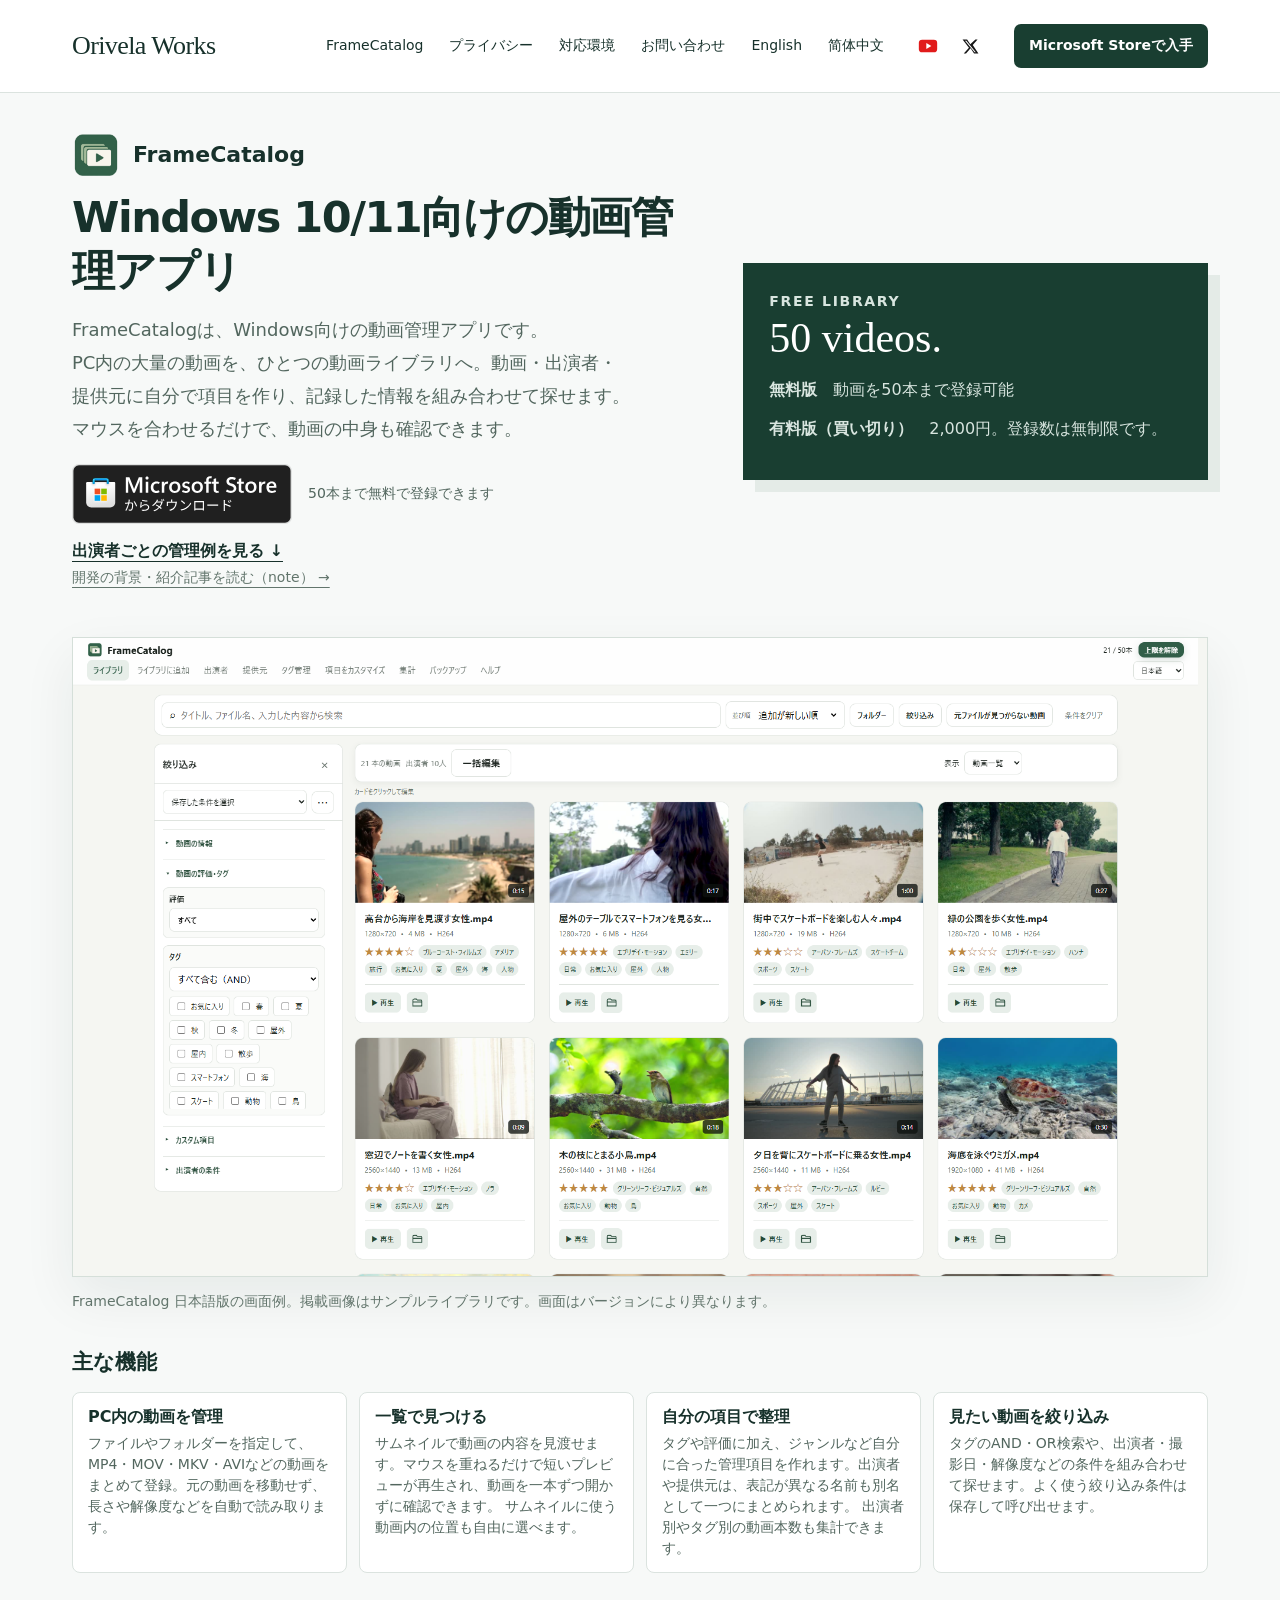
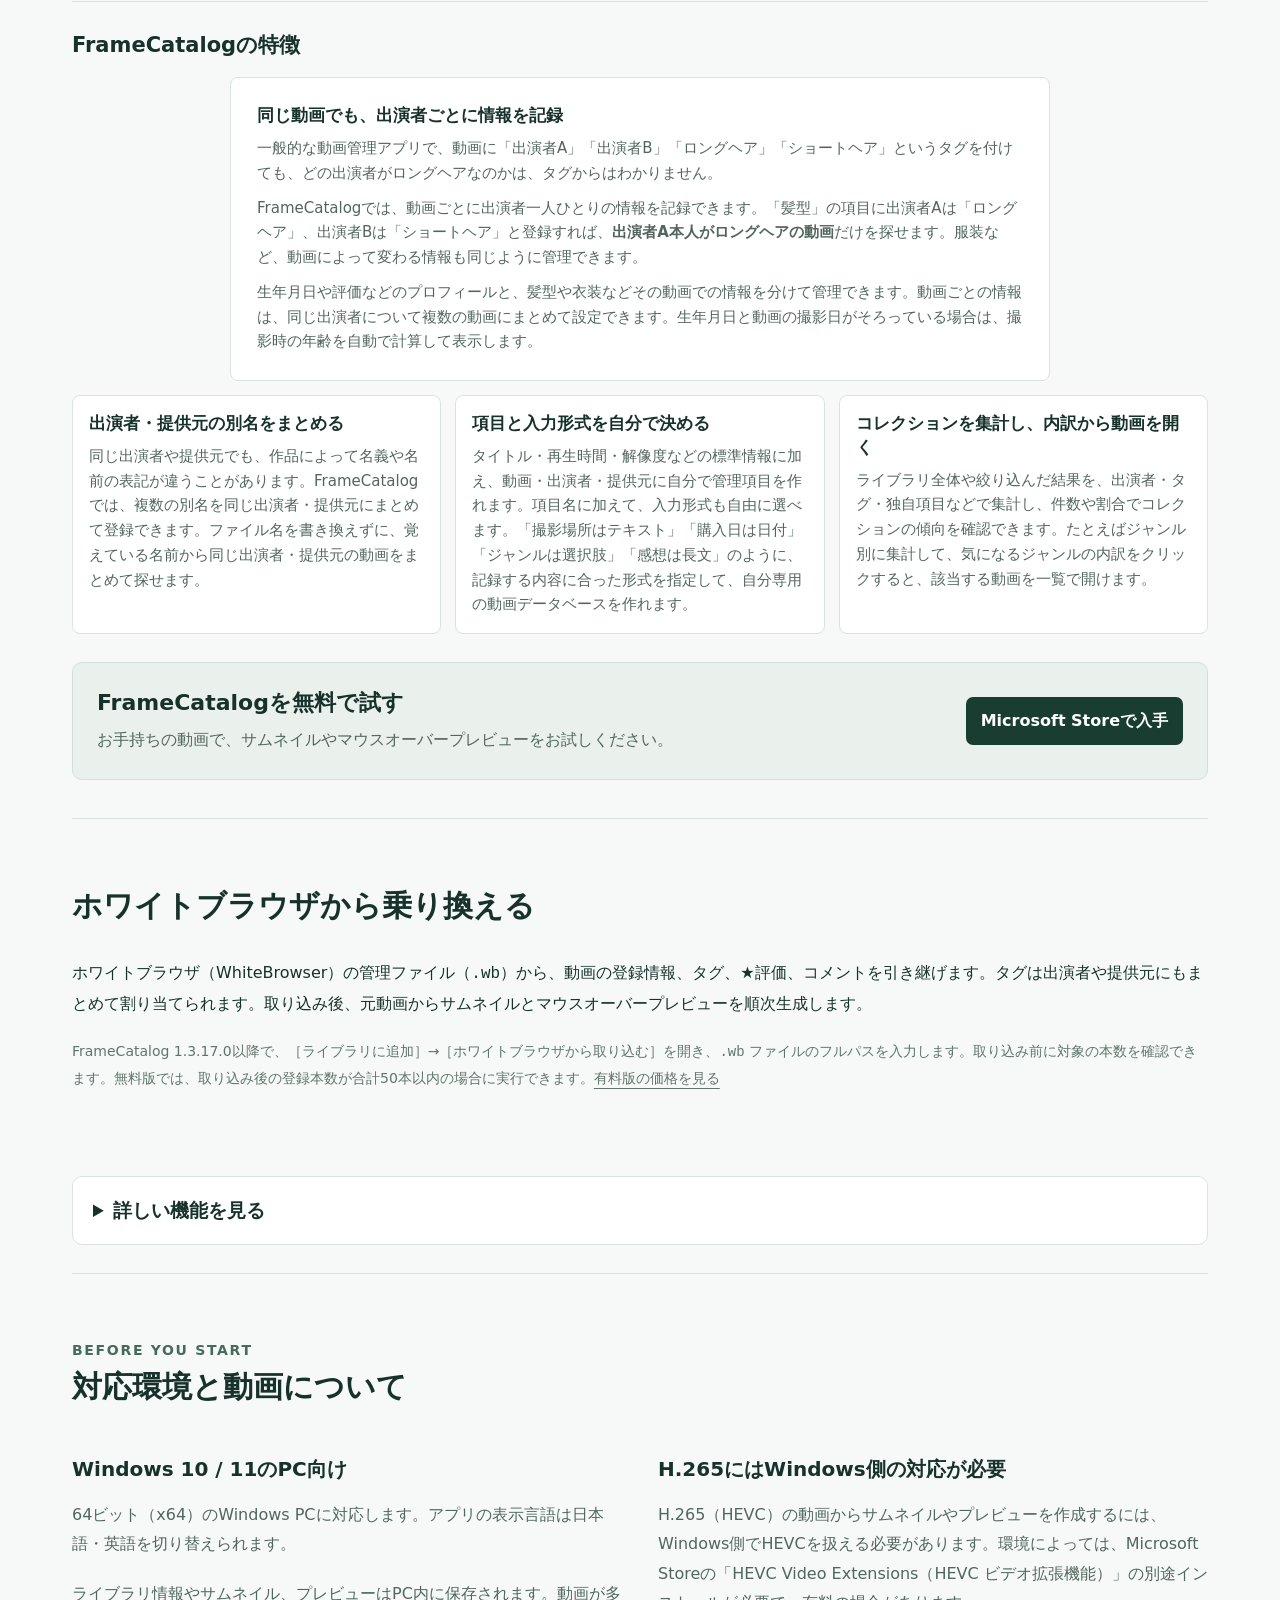
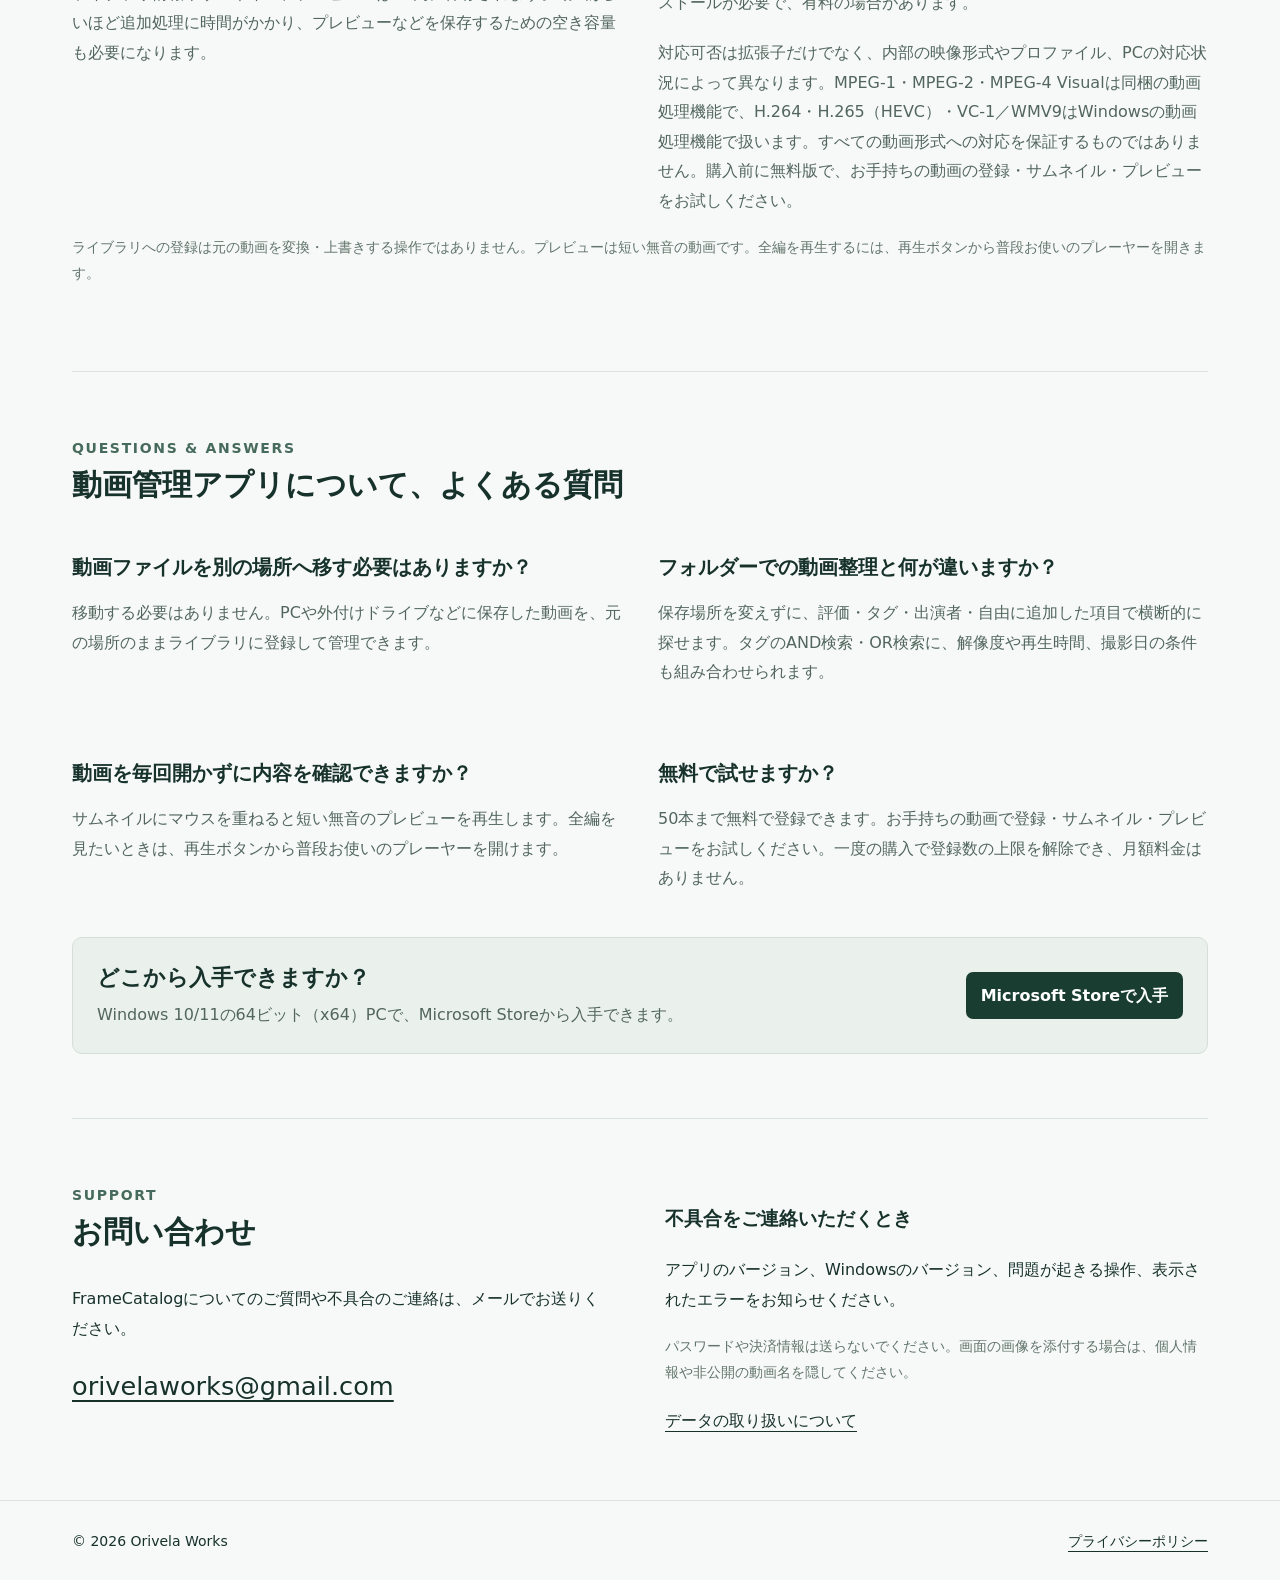
==== commit e34a7dfd: "Center the performer example card" ====
--- a/index.html
+++ b/index.html
@@ -1,4 +1,4 @@
-<!doctype html><html lang="ja"><head><meta charset="utf-8"><meta name="viewport" content="width=device-width,initial-scale=1"><title>FrameCatalog｜Windows用の動画管理アプリ</title><meta name="description" content="FrameCatalogはWindows 10/11向けの動画管理アプリ。PC内の動画をサムネイルで一覧表示し、マウスオーバーでプレビュー。評価・タグのAND検索・OR検索や自由な管理項目で動画ライブラリを整理できます。50本まで無料。"><link rel="icon" type="image/svg+xml" href="data:image/svg+xml,%3Csvg xmlns='http://www.w3.org/2000/svg' viewBox='0 0 32 32'%3E%3Crect width='32' height='32' rx='7' fill='%23193e31'/%3E%3Ccircle cx='16' cy='16' r='9' fill='none' stroke='white' stroke-width='3'/%3E%3C/svg%3E"><link rel="stylesheet" href="style.css?v=20261127-layout"><link rel="canonical" href="https://orivelaworks.github.io/"><meta property="og:type" content="website"><meta property="og:title" content="FrameCatalog｜Windows用の動画管理アプリ"><meta property="og:description" content="FrameCatalogはWindows 10/11向けの動画管理アプリ。PC内の動画をサムネイルで一覧表示し、マウスオーバーでプレビュー。評価・タグのAND検索・OR検索や自由な管理項目で動画ライブラリを整理できます。50本まで無料。"><meta property="og:url" content="https://orivelaworks.github.io/">
+<!doctype html><html lang="ja"><head><meta charset="utf-8"><meta name="viewport" content="width=device-width,initial-scale=1"><title>FrameCatalog｜Windows用の動画管理アプリ</title><meta name="description" content="FrameCatalogはWindows 10/11向けの動画管理アプリ。PC内の動画をサムネイルで一覧表示し、マウスオーバーでプレビュー。評価・タグのAND検索・OR検索や自由な管理項目で動画ライブラリを整理できます。50本まで無料。"><link rel="icon" type="image/svg+xml" href="data:image/svg+xml,%3Csvg xmlns='http://www.w3.org/2000/svg' viewBox='0 0 32 32'%3E%3Crect width='32' height='32' rx='7' fill='%23193e31'/%3E%3Ccircle cx='16' cy='16' r='9' fill='none' stroke='white' stroke-width='3'/%3E%3C/svg%3E"><link rel="stylesheet" href="style.css?v=20261127-feature-card"><link rel="canonical" href="https://orivelaworks.github.io/"><meta property="og:type" content="website"><meta property="og:title" content="FrameCatalog｜Windows用の動画管理アプリ"><meta property="og:description" content="FrameCatalogはWindows 10/11向けの動画管理アプリ。PC内の動画をサムネイルで一覧表示し、マウスオーバーでプレビュー。評価・タグのAND検索・OR検索や自由な管理項目で動画ライブラリを整理できます。50本まで無料。"><meta property="og:url" content="https://orivelaworks.github.io/">
 <script type="application/ld+json">
 {
   "@context": "https://schema.org",
--- a/style.css
+++ b/style.css
@@ -81,8 +81,7 @@
 .product-highlights h3{font-size:17px;line-height:1.4;margin:0 0 8px}
 .product-highlights p{font-size:15px;line-height:1.65;margin:0 0 10px}
 .product-highlights p:last-child{margin-bottom:0}
-.product-highlights-example{grid-column:1/-1}
-.product-highlights-example p{max-width:78ch}
+.product-highlights .product-highlights-example{grid-column:1/-1;justify-self:center;width:100%;max-width:820px;padding:clamp(16px,3vw,26px)}
 @media(max-width:950px){
   .wrap > .quick-features .quick-grid{grid-template-columns:repeat(2,minmax(0,1fr))}
   .product-highlights .features{grid-template-columns:minmax(0,1fr)}
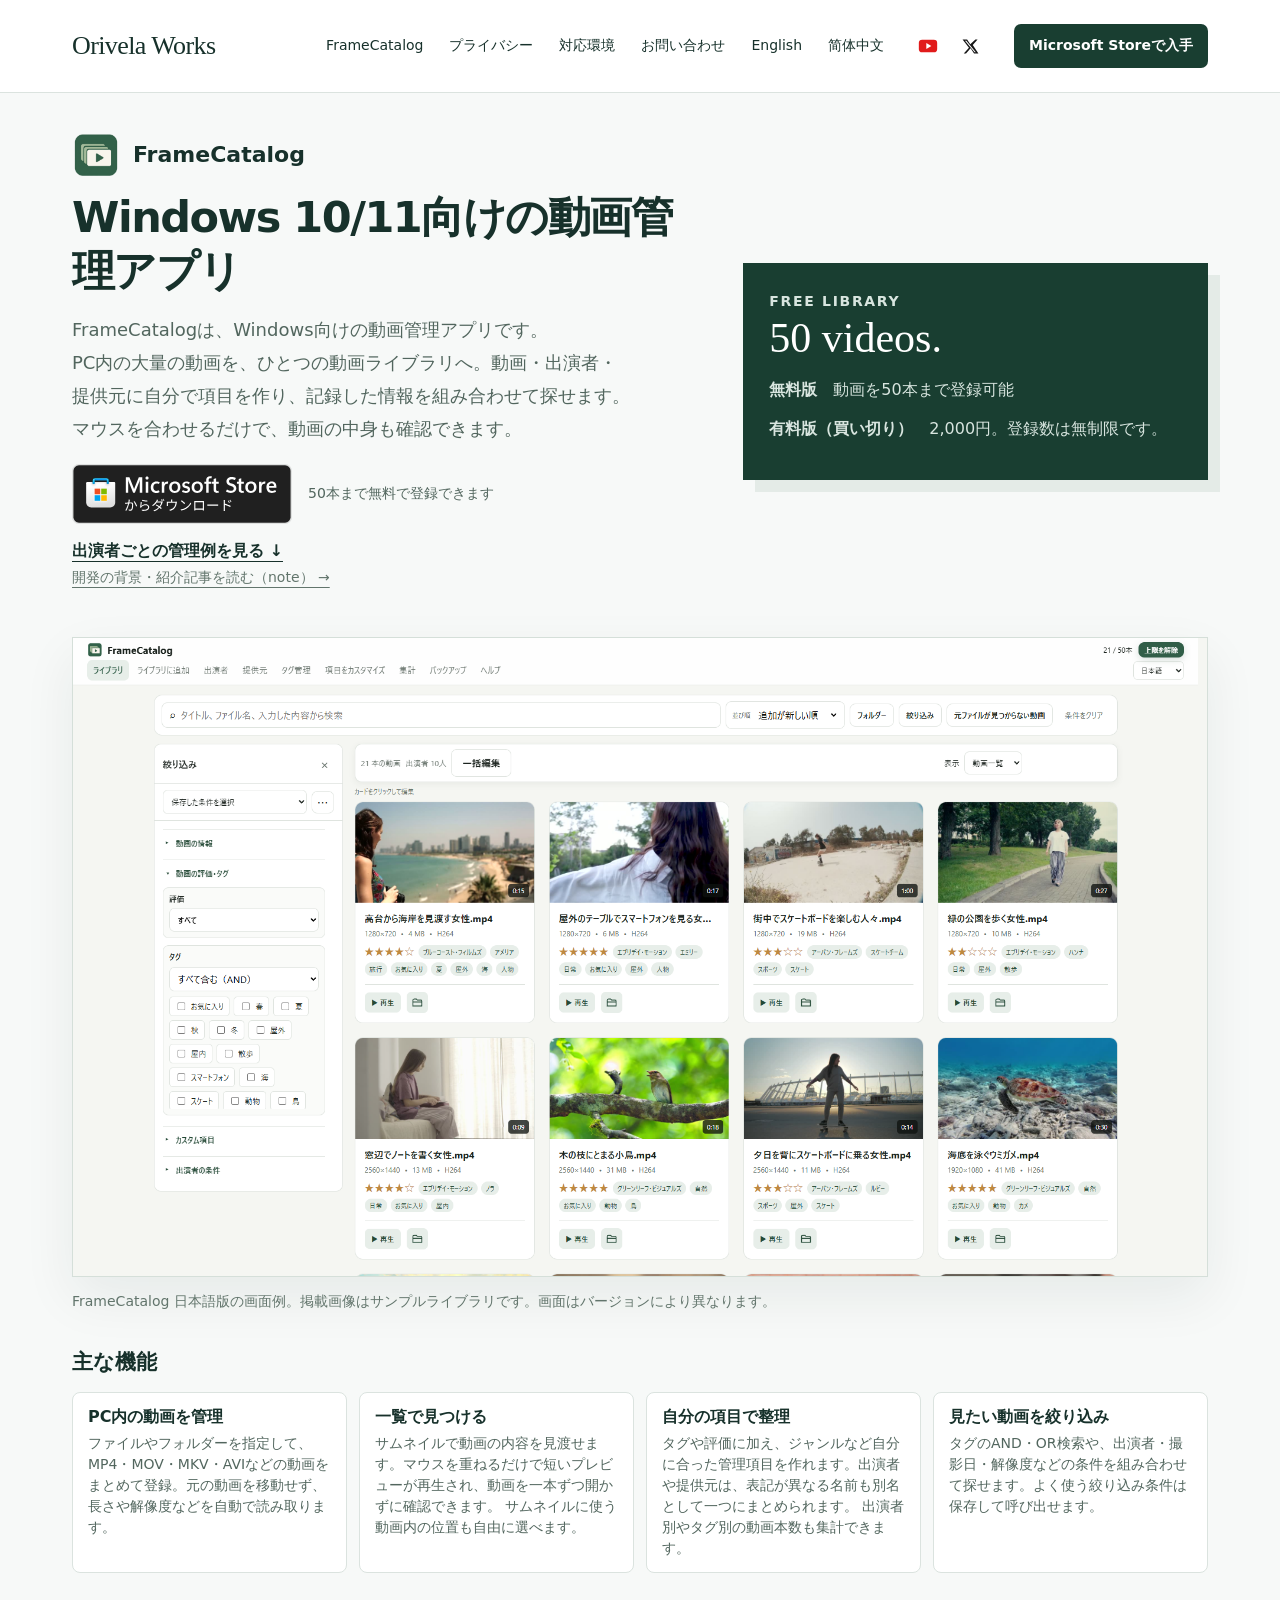
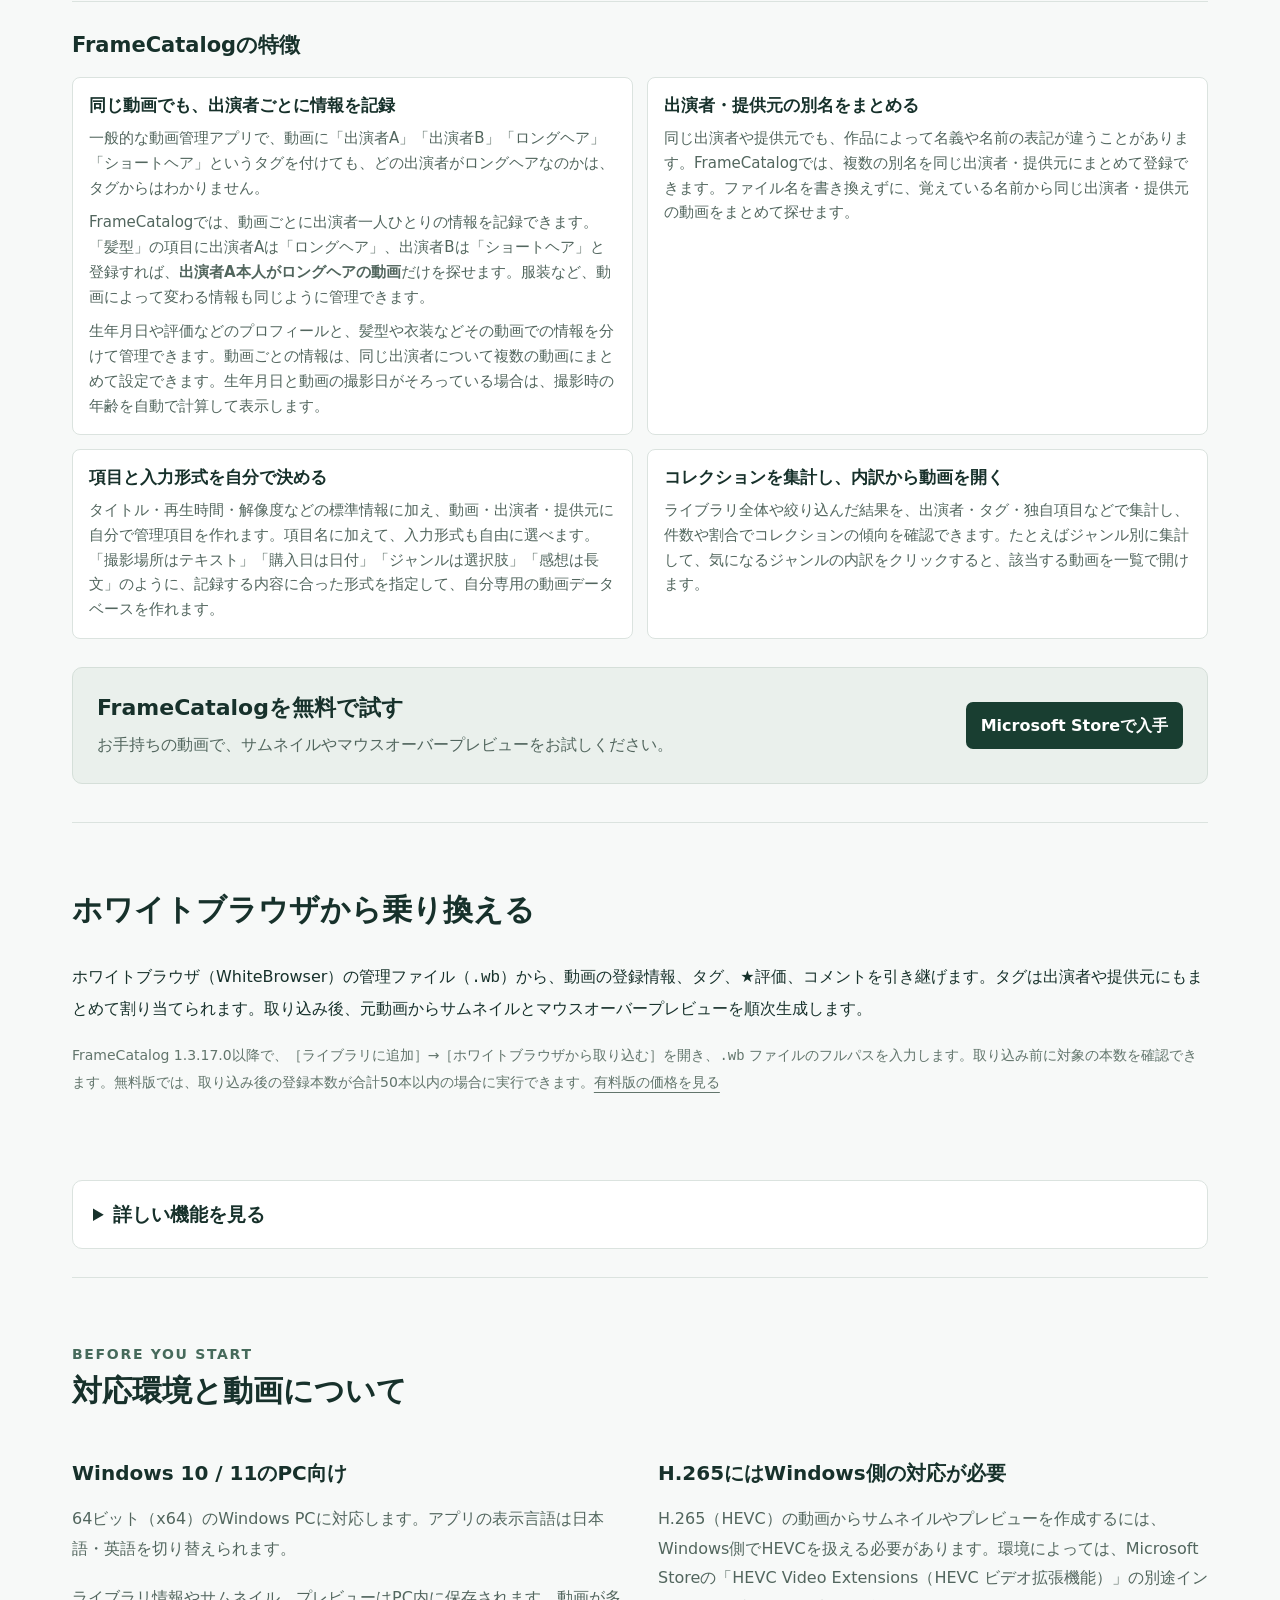
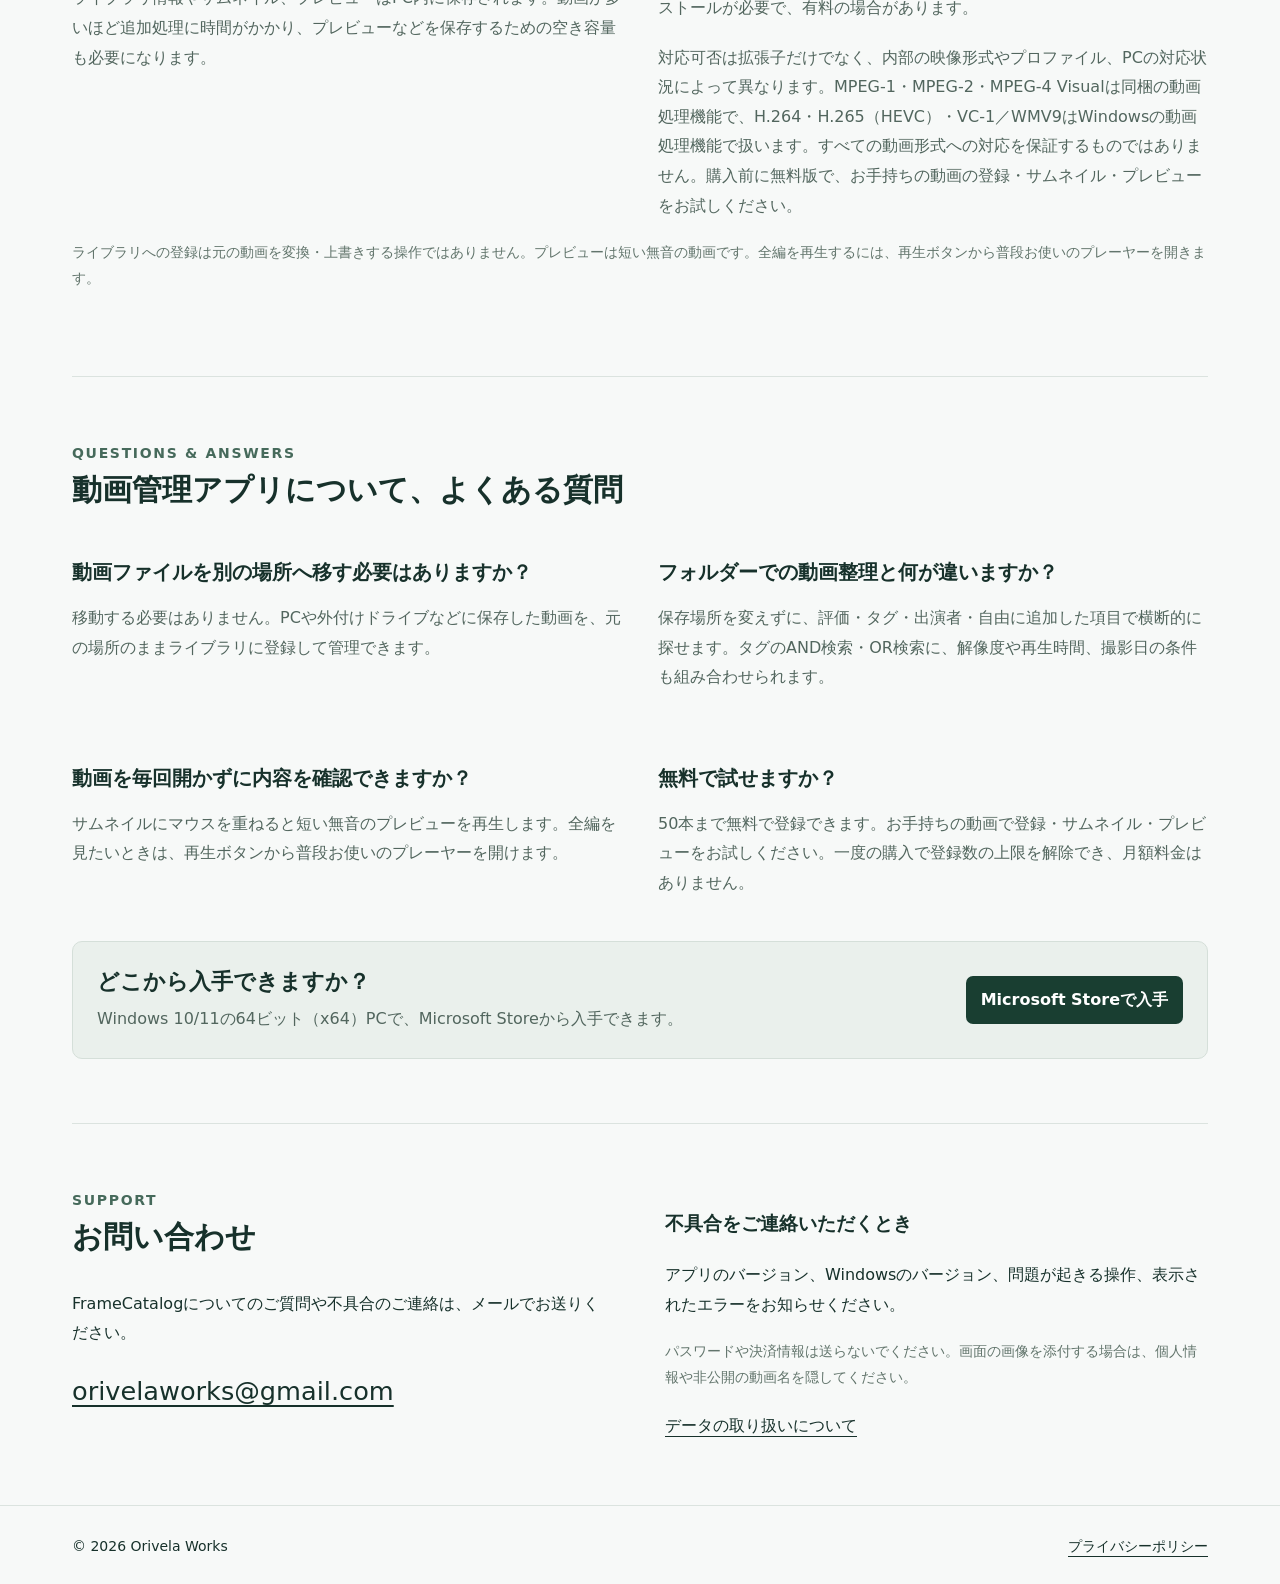
==== commit 6d0aa80a: "Align the feature grid across three languages" ====
--- a/index.html
+++ b/index.html
@@ -1,4 +1,4 @@
-<!doctype html><html lang="ja"><head><meta charset="utf-8"><meta name="viewport" content="width=device-width,initial-scale=1"><title>FrameCatalog｜Windows用の動画管理アプリ</title><meta name="description" content="FrameCatalogはWindows 10/11向けの動画管理アプリ。PC内の動画をサムネイルで一覧表示し、マウスオーバーでプレビュー。評価・タグのAND検索・OR検索や自由な管理項目で動画ライブラリを整理できます。50本まで無料。"><link rel="icon" type="image/svg+xml" href="data:image/svg+xml,%3Csvg xmlns='http://www.w3.org/2000/svg' viewBox='0 0 32 32'%3E%3Crect width='32' height='32' rx='7' fill='%23193e31'/%3E%3Ccircle cx='16' cy='16' r='9' fill='none' stroke='white' stroke-width='3'/%3E%3C/svg%3E"><link rel="stylesheet" href="style.css?v=20261127-feature-card"><link rel="canonical" href="https://orivelaworks.github.io/"><meta property="og:type" content="website"><meta property="og:title" content="FrameCatalog｜Windows用の動画管理アプリ"><meta property="og:description" content="FrameCatalogはWindows 10/11向けの動画管理アプリ。PC内の動画をサムネイルで一覧表示し、マウスオーバーでプレビュー。評価・タグのAND検索・OR検索や自由な管理項目で動画ライブラリを整理できます。50本まで無料。"><meta property="og:url" content="https://orivelaworks.github.io/">
+<!doctype html><html lang="ja"><head><meta charset="utf-8"><meta name="viewport" content="width=device-width,initial-scale=1"><title>FrameCatalog｜Windows用の動画管理アプリ</title><meta name="description" content="FrameCatalogはWindows 10/11向けの動画管理アプリ。PC内の動画をサムネイルで一覧表示し、マウスオーバーでプレビュー。評価・タグのAND検索・OR検索や自由な管理項目で動画ライブラリを整理できます。50本まで無料。"><link rel="icon" type="image/svg+xml" href="data:image/svg+xml,%3Csvg xmlns='http://www.w3.org/2000/svg' viewBox='0 0 32 32'%3E%3Crect width='32' height='32' rx='7' fill='%23193e31'/%3E%3Ccircle cx='16' cy='16' r='9' fill='none' stroke='white' stroke-width='3'/%3E%3C/svg%3E"><link rel="stylesheet" href="style.css?v=20261127-feature-grid"><link rel="canonical" href="https://orivelaworks.github.io/"><meta property="og:type" content="website"><meta property="og:title" content="FrameCatalog｜Windows用の動画管理アプリ"><meta property="og:description" content="FrameCatalogはWindows 10/11向けの動画管理アプリ。PC内の動画をサムネイルで一覧表示し、マウスオーバーでプレビュー。評価・タグのAND検索・OR検索や自由な管理項目で動画ライブラリを整理できます。50本まで無料。"><meta property="og:url" content="https://orivelaworks.github.io/">
 <script type="application/ld+json">
 {
   "@context": "https://schema.org",
@@ -31,7 +31,7 @@
 <section class="product-highlights" aria-labelledby="product-highlights-title">
   <h2 id="product-highlights-title">FrameCatalogの特徴</h2>
   <div class="features">
-    <article class="product-highlights-example" id="custom-fields-example">
+    <article id="custom-fields-example">
       <h3>同じ動画でも、出演者ごとに情報を記録</h3>
       <p>一般的な動画管理アプリで、動画に「出演者A」「出演者B」「ロングヘア」「ショートヘア」というタグを付けても、どの出演者がロングヘアなのかは、タグからはわかりません。</p>
       <p>FrameCatalogでは、動画ごとに出演者一人ひとりの情報を記録できます。「髪型」の項目に出演者Aは「ロングヘア」、出演者Bは「ショートヘア」と登録すれば、<strong>出演者A本人がロングヘアの動画</strong>だけを探せます。服装など、動画によって変わる情報も同じように管理できます。</p>
--- a/style.css
+++ b/style.css
@@ -76,17 +76,16 @@
 .wrap > .quick-features{padding:0 0 28px}
 .product-highlights{border-top:1px solid #dbe3df;padding:24px 0 28px}
 .product-highlights h2{font-size:21px;margin:0 0 12px}
-.product-highlights .features{grid-template-columns:repeat(3,minmax(0,1fr));gap:14px}
+.product-highlights .features{grid-template-columns:repeat(2,minmax(0,1fr));gap:14px}
 .product-highlights article{padding:16px;background:#fff;border:1px solid #dbe3df;border-radius:8px}
 .product-highlights h3{font-size:17px;line-height:1.4;margin:0 0 8px}
 .product-highlights p{font-size:15px;line-height:1.65;margin:0 0 10px}
 .product-highlights p:last-child{margin-bottom:0}
-.product-highlights .product-highlights-example{grid-column:1/-1;justify-self:center;width:100%;max-width:820px;padding:clamp(16px,3vw,26px)}
 @media(max-width:950px){
   .wrap > .quick-features .quick-grid{grid-template-columns:repeat(2,minmax(0,1fr))}
-  .product-highlights .features{grid-template-columns:minmax(0,1fr)}
 }
 @media(max-width:760px){
+  .product-highlights .features{grid-template-columns:minmax(0,1fr)}
   .site-intro{grid-template-columns:minmax(0,1fr)}
 }
 @media(max-width:460px){
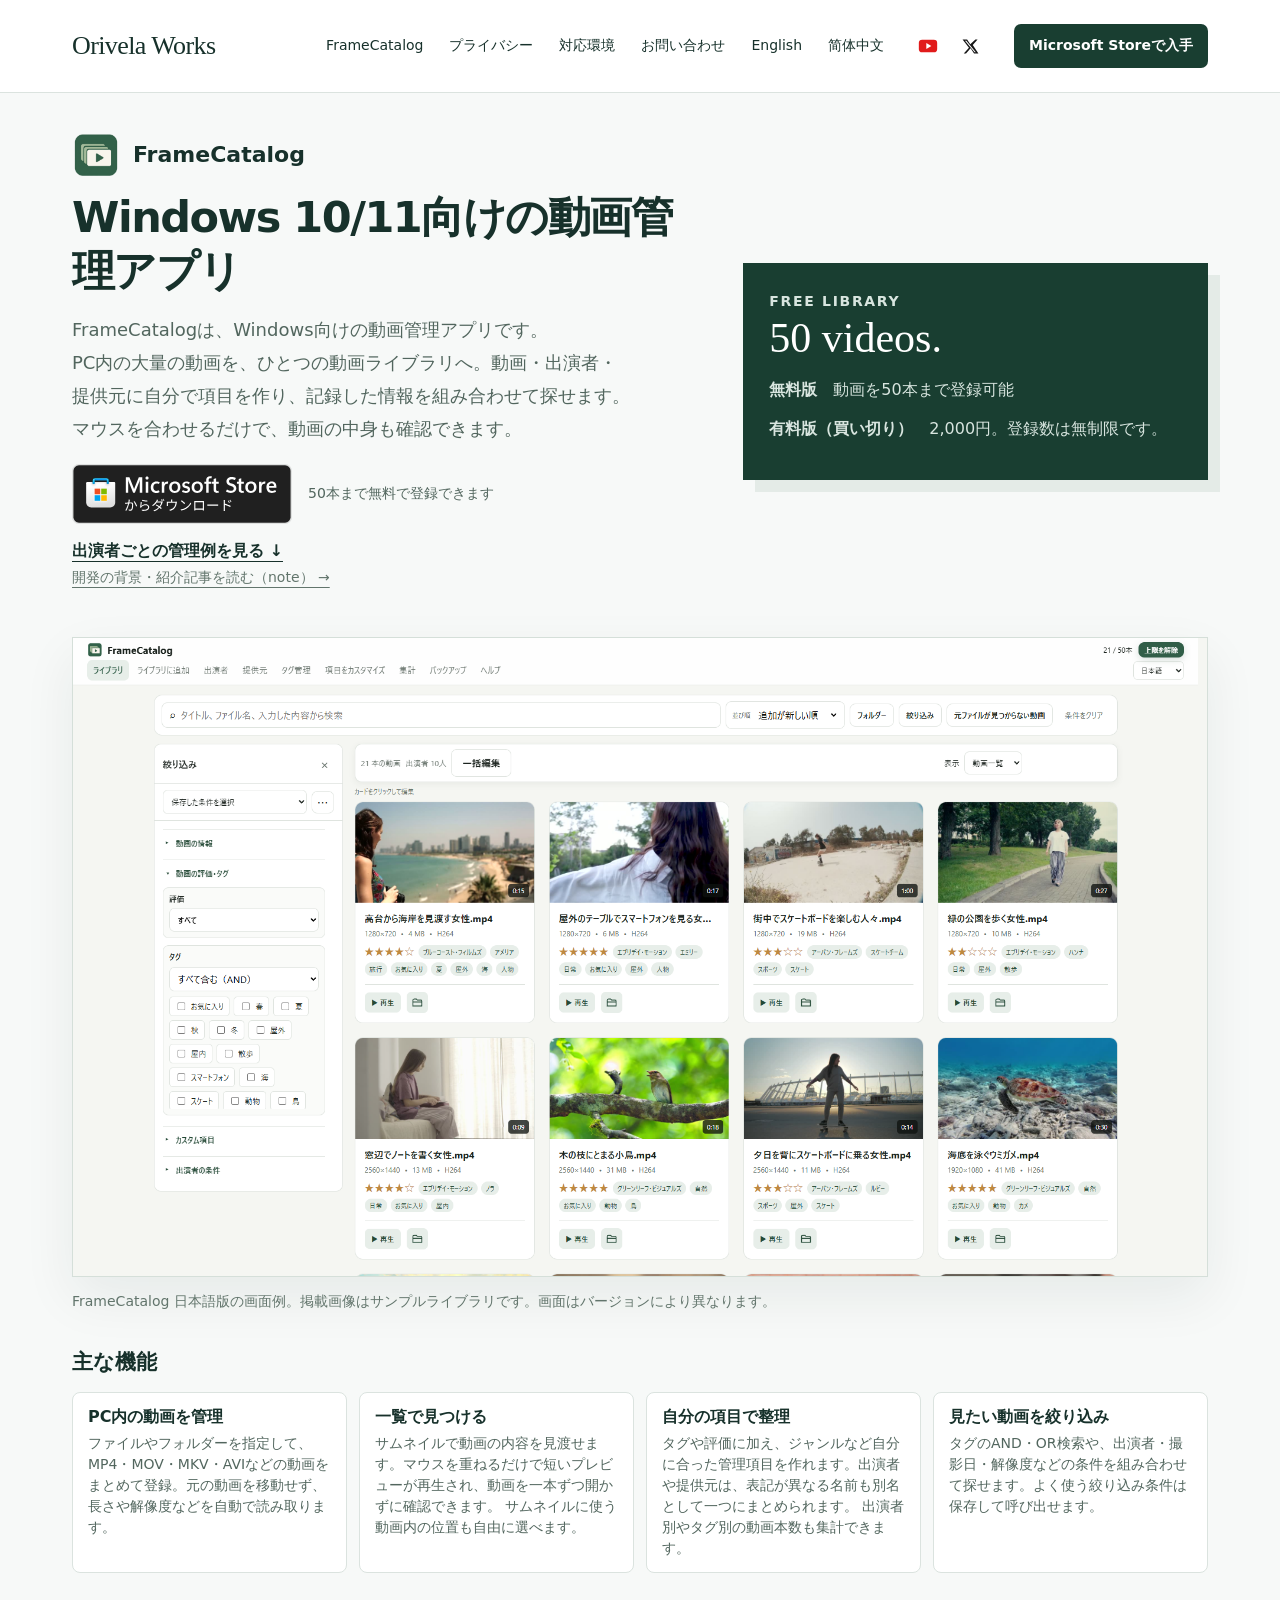
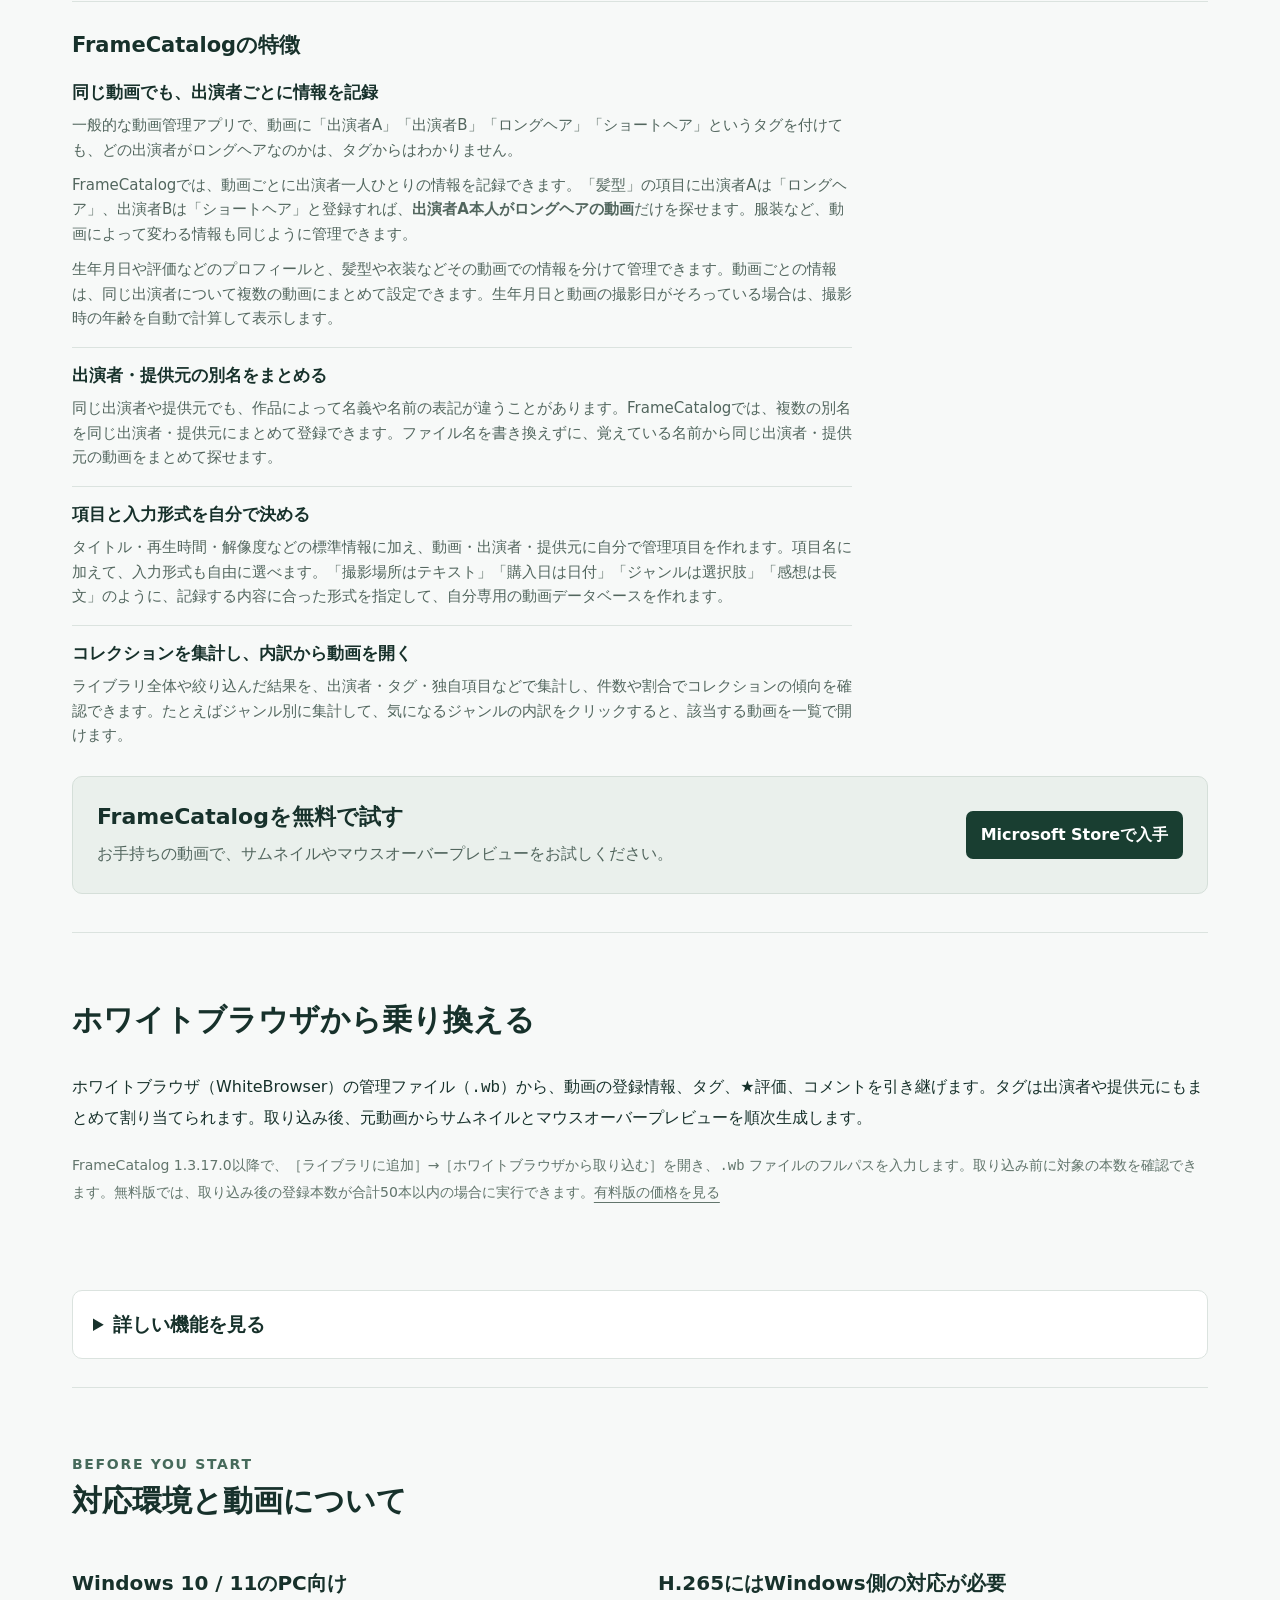
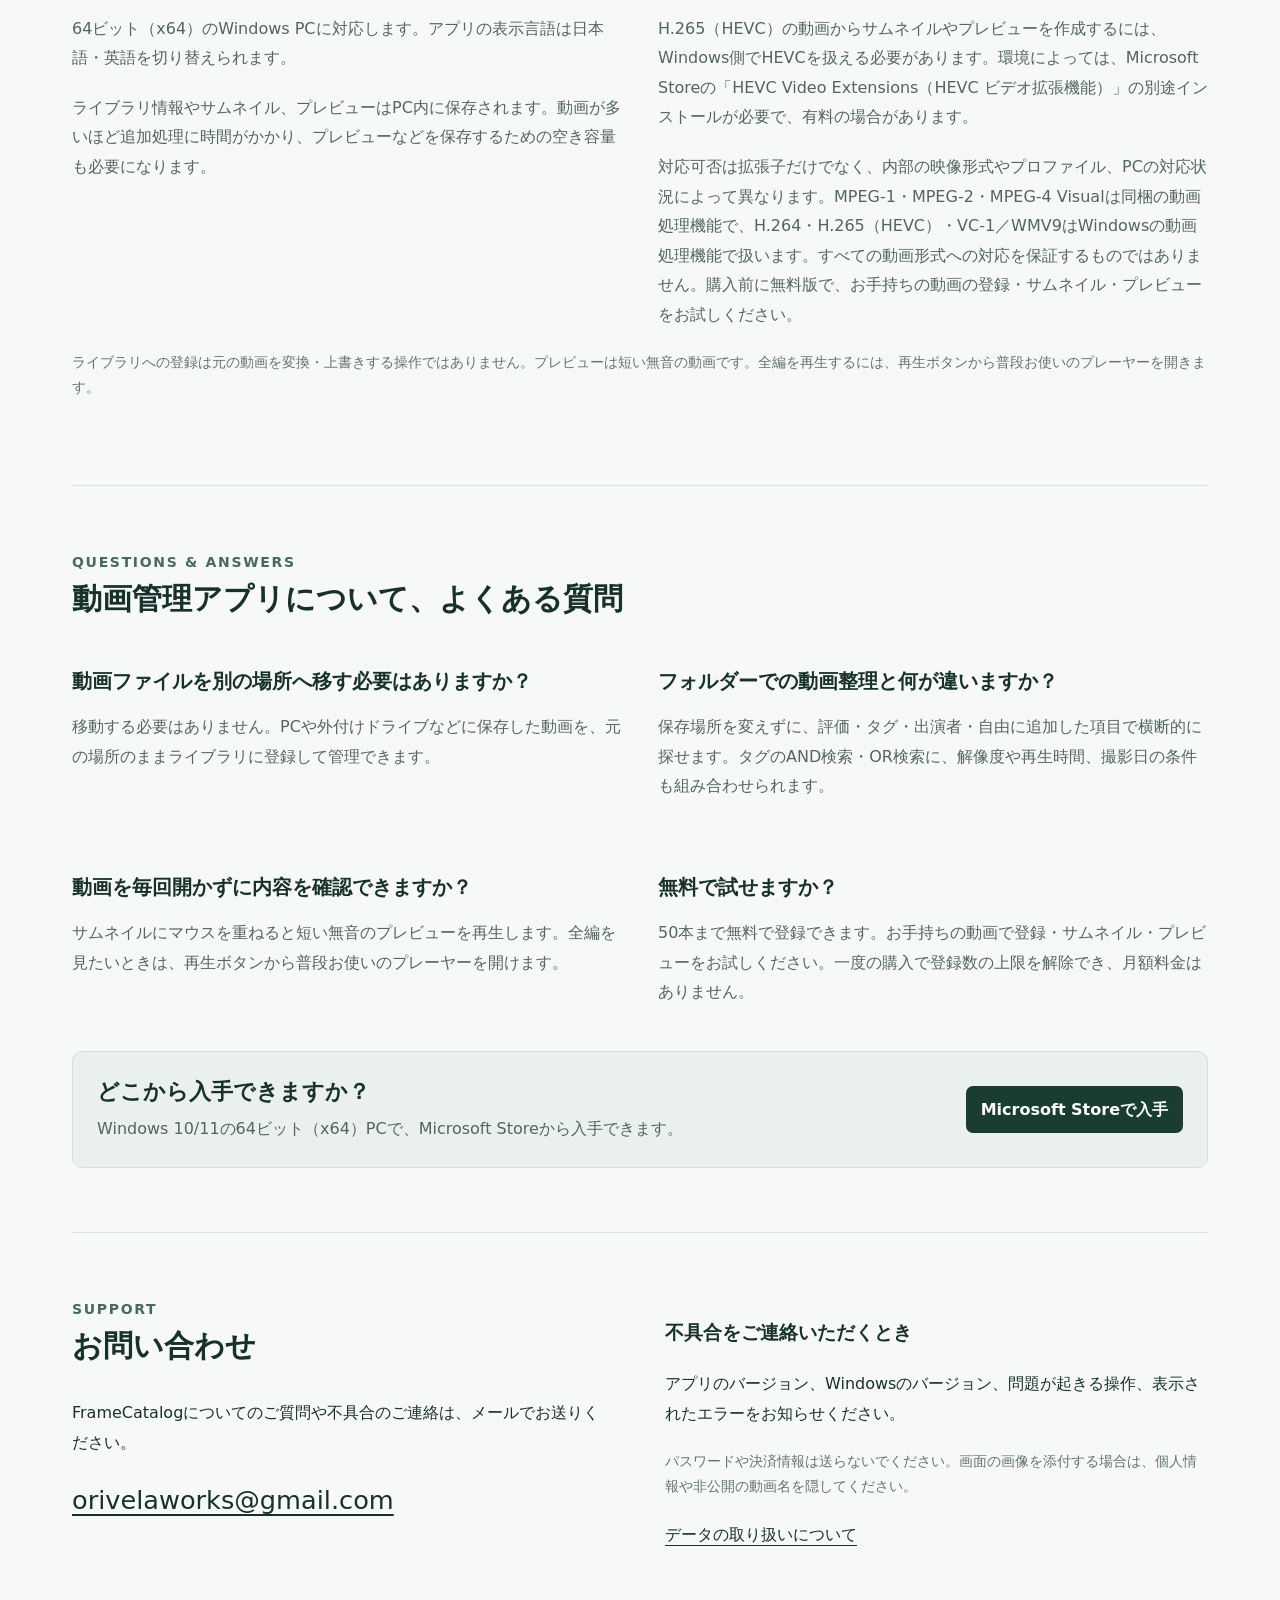
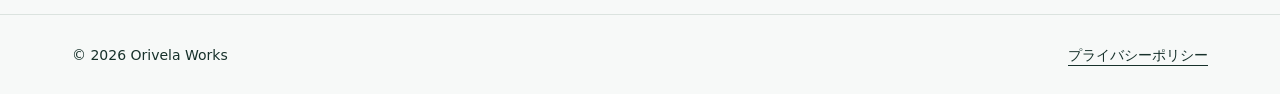
==== commit e62e0f39: "Present FrameCatalog highlights as a readable list" ====
--- a/index.html
+++ b/index.html
@@ -1,4 +1,4 @@
-<!doctype html><html lang="ja"><head><meta charset="utf-8"><meta name="viewport" content="width=device-width,initial-scale=1"><title>FrameCatalog｜Windows用の動画管理アプリ</title><meta name="description" content="FrameCatalogはWindows 10/11向けの動画管理アプリ。PC内の動画をサムネイルで一覧表示し、マウスオーバーでプレビュー。評価・タグのAND検索・OR検索や自由な管理項目で動画ライブラリを整理できます。50本まで無料。"><link rel="icon" type="image/svg+xml" href="data:image/svg+xml,%3Csvg xmlns='http://www.w3.org/2000/svg' viewBox='0 0 32 32'%3E%3Crect width='32' height='32' rx='7' fill='%23193e31'/%3E%3Ccircle cx='16' cy='16' r='9' fill='none' stroke='white' stroke-width='3'/%3E%3C/svg%3E"><link rel="stylesheet" href="style.css?v=20261127-feature-grid"><link rel="canonical" href="https://orivelaworks.github.io/"><meta property="og:type" content="website"><meta property="og:title" content="FrameCatalog｜Windows用の動画管理アプリ"><meta property="og:description" content="FrameCatalogはWindows 10/11向けの動画管理アプリ。PC内の動画をサムネイルで一覧表示し、マウスオーバーでプレビュー。評価・タグのAND検索・OR検索や自由な管理項目で動画ライブラリを整理できます。50本まで無料。"><meta property="og:url" content="https://orivelaworks.github.io/">
+<!doctype html><html lang="ja"><head><meta charset="utf-8"><meta name="viewport" content="width=device-width,initial-scale=1"><title>FrameCatalog｜Windows用の動画管理アプリ</title><meta name="description" content="FrameCatalogはWindows 10/11向けの動画管理アプリ。PC内の動画をサムネイルで一覧表示し、マウスオーバーでプレビュー。評価・タグのAND検索・OR検索や自由な管理項目で動画ライブラリを整理できます。50本まで無料。"><link rel="icon" type="image/svg+xml" href="data:image/svg+xml,%3Csvg xmlns='http://www.w3.org/2000/svg' viewBox='0 0 32 32'%3E%3Crect width='32' height='32' rx='7' fill='%23193e31'/%3E%3Ccircle cx='16' cy='16' r='9' fill='none' stroke='white' stroke-width='3'/%3E%3C/svg%3E"><link rel="stylesheet" href="style.css?v=20261127-feature-list"><link rel="canonical" href="https://orivelaworks.github.io/"><meta property="og:type" content="website"><meta property="og:title" content="FrameCatalog｜Windows用の動画管理アプリ"><meta property="og:description" content="FrameCatalogはWindows 10/11向けの動画管理アプリ。PC内の動画をサムネイルで一覧表示し、マウスオーバーでプレビュー。評価・タグのAND検索・OR検索や自由な管理項目で動画ライブラリを整理できます。50本まで無料。"><meta property="og:url" content="https://orivelaworks.github.io/">
 <script type="application/ld+json">
 {
   "@context": "https://schema.org",
@@ -30,17 +30,17 @@
 <section class="quick-features" id="features"><h2>主な機能</h2><div class="quick-grid"><article><h3>PC内の動画を管理</h3><p>ファイルやフォルダーを指定して、MP4・MOV・MKV・AVIなどの動画をまとめて登録。元の動画を移動せず、長さや解像度などを自動で読み取ります。</p></article><article><h3>一覧で見つける</h3><p>サムネイルで動画の内容を見渡せます。マウスを重ねるだけで短いプレビューが再生され、動画を一本ずつ開かずに確認できます。 サムネイルに使う動画内の位置も自由に選べます。</p></article><article><h3>自分の項目で整理</h3><p>タグや評価に加え、ジャンルなど自分に合った管理項目を作れます。出演者や提供元は、表記が異なる名前も別名として一つにまとめられます。 出演者別やタグ別の動画本数も集計できます。</p></article><article><h3>見たい動画を絞り込み</h3><p>タグのAND・OR検索や、出演者・撮影日・解像度などの条件を組み合わせて探せます。よく使う絞り込み条件は保存して呼び出せます。</p></article></div></section>
 <section class="product-highlights" aria-labelledby="product-highlights-title">
   <h2 id="product-highlights-title">FrameCatalogの特徴</h2>
-  <div class="features">
-    <article id="custom-fields-example">
+  <ul class="highlight-list" role="list">
+    <li id="custom-fields-example">
       <h3>同じ動画でも、出演者ごとに情報を記録</h3>
       <p>一般的な動画管理アプリで、動画に「出演者A」「出演者B」「ロングヘア」「ショートヘア」というタグを付けても、どの出演者がロングヘアなのかは、タグからはわかりません。</p>
       <p>FrameCatalogでは、動画ごとに出演者一人ひとりの情報を記録できます。「髪型」の項目に出演者Aは「ロングヘア」、出演者Bは「ショートヘア」と登録すれば、<strong>出演者A本人がロングヘアの動画</strong>だけを探せます。服装など、動画によって変わる情報も同じように管理できます。</p>
       <p>生年月日や評価などのプロフィールと、髪型や衣装などその動画での情報を分けて管理できます。動画ごとの情報は、同じ出演者について複数の動画にまとめて設定できます。生年月日と動画の撮影日がそろっている場合は、撮影時の年齢を自動で計算して表示します。</p>
-    </article>
-    <article><h3>出演者・提供元の別名をまとめる</h3><p>同じ出演者や提供元でも、作品によって名義や名前の表記が違うことがあります。FrameCatalogでは、複数の別名を同じ出演者・提供元にまとめて登録できます。ファイル名を書き換えずに、覚えている名前から同じ出演者・提供元の動画をまとめて探せます。</p></article>
-    <article><h3>項目と入力形式を自分で決める</h3><p>タイトル・再生時間・解像度などの標準情報に加え、動画・出演者・提供元に自分で管理項目を作れます。項目名に加えて、入力形式も自由に選べます。「撮影場所はテキスト」「購入日は日付」「ジャンルは選択肢」「感想は長文」のように、記録する内容に合った形式を指定して、自分専用の動画データベースを作れます。</p></article>
-    <article><h3>コレクションを集計し、内訳から動画を開く</h3><p>ライブラリ全体や絞り込んだ結果を、出演者・タグ・独自項目などで集計し、件数や割合でコレクションの傾向を確認できます。たとえばジャンル別に集計して、気になるジャンルの内訳をクリックすると、該当する動画を一覧で開けます。</p></article>
-  </div>
+    </li>
+    <li><h3>出演者・提供元の別名をまとめる</h3><p>同じ出演者や提供元でも、作品によって名義や名前の表記が違うことがあります。FrameCatalogでは、複数の別名を同じ出演者・提供元にまとめて登録できます。ファイル名を書き換えずに、覚えている名前から同じ出演者・提供元の動画をまとめて探せます。</p></li>
+    <li><h3>項目と入力形式を自分で決める</h3><p>タイトル・再生時間・解像度などの標準情報に加え、動画・出演者・提供元に自分で管理項目を作れます。項目名に加えて、入力形式も自由に選べます。「撮影場所はテキスト」「購入日は日付」「ジャンルは選択肢」「感想は長文」のように、記録する内容に合った形式を指定して、自分専用の動画データベースを作れます。</p></li>
+    <li><h3>コレクションを集計し、内訳から動画を開く</h3><p>ライブラリ全体や絞り込んだ結果を、出演者・タグ・独自項目などで集計し、件数や割合でコレクションの傾向を確認できます。たとえばジャンル別に集計して、気になるジャンルの内訳をクリックすると、該当する動画を一覧で開けます。</p></li>
+  </ul>
 </section>
 
 <aside class="store-callout" aria-label="FrameCatalogを無料で試す"><div><h2>FrameCatalogを無料で試す</h2><p>お手持ちの動画で、サムネイルやマウスオーバープレビューをお試しください。</p></div><a class="store-action" href="https://apps.microsoft.com/detail/9NKQ7ZGM85SK">Microsoft Storeで入手</a></aside><section class="section" id="whitebrowser-migration"><h2>ホワイトブラウザから乗り換える</h2><p>ホワイトブラウザ（WhiteBrowser）の管理ファイル（<code>.wb</code>）から、動画の登録情報、タグ、★評価、コメントを引き継げます。タグは出演者や提供元にもまとめて割り当てられます。取り込み後、元動画からサムネイルとマウスオーバープレビューを順次生成します。</p><p class="note">FrameCatalog 1.3.17.0以降で、［ライブラリに追加］→［ホワイトブラウザから取り込む］を開き、<code>.wb</code> ファイルのフルパスを入力します。取り込み前に対象の本数を確認できます。無料版では、取り込み後の登録本数が合計50本以内の場合に実行できます。<a href="#pricing">有料版の価格を見る</a></p></section><details class="feature-details"><summary>詳しい機能を見る</summary><div class="feature-detail-content">
--- a/style.css
+++ b/style.css
@@ -76,16 +76,18 @@
 .wrap > .quick-features{padding:0 0 28px}
 .product-highlights{border-top:1px solid #dbe3df;padding:24px 0 28px}
 .product-highlights h2{font-size:21px;margin:0 0 12px}
-.product-highlights .features{grid-template-columns:repeat(2,minmax(0,1fr));gap:14px}
-.product-highlights article{padding:16px;background:#fff;border:1px solid #dbe3df;border-radius:8px}
-.product-highlights h3{font-size:17px;line-height:1.4;margin:0 0 8px}
-.product-highlights p{font-size:15px;line-height:1.65;margin:0 0 10px}
-.product-highlights p:last-child{margin-bottom:0}
+.highlight-list{list-style:none;max-width:780px;margin:0;padding:0}
+.highlight-list li{padding:16px 0}
+.highlight-list li + li{border-top:1px solid #dbe3df}
+.highlight-list li:first-child{padding-top:4px}
+.highlight-list li:last-child{padding-bottom:0}
+.highlight-list h3{font-size:17px;line-height:1.4;margin:0 0 8px}
+.highlight-list p{font-size:15px;line-height:1.65;color:#52665e;margin:0 0 10px}
+.highlight-list p:last-child{margin-bottom:0}
 @media(max-width:950px){
   .wrap > .quick-features .quick-grid{grid-template-columns:repeat(2,minmax(0,1fr))}
 }
 @media(max-width:760px){
-  .product-highlights .features{grid-template-columns:minmax(0,1fr)}
   .site-intro{grid-template-columns:minmax(0,1fr)}
 }
 @media(max-width:460px){
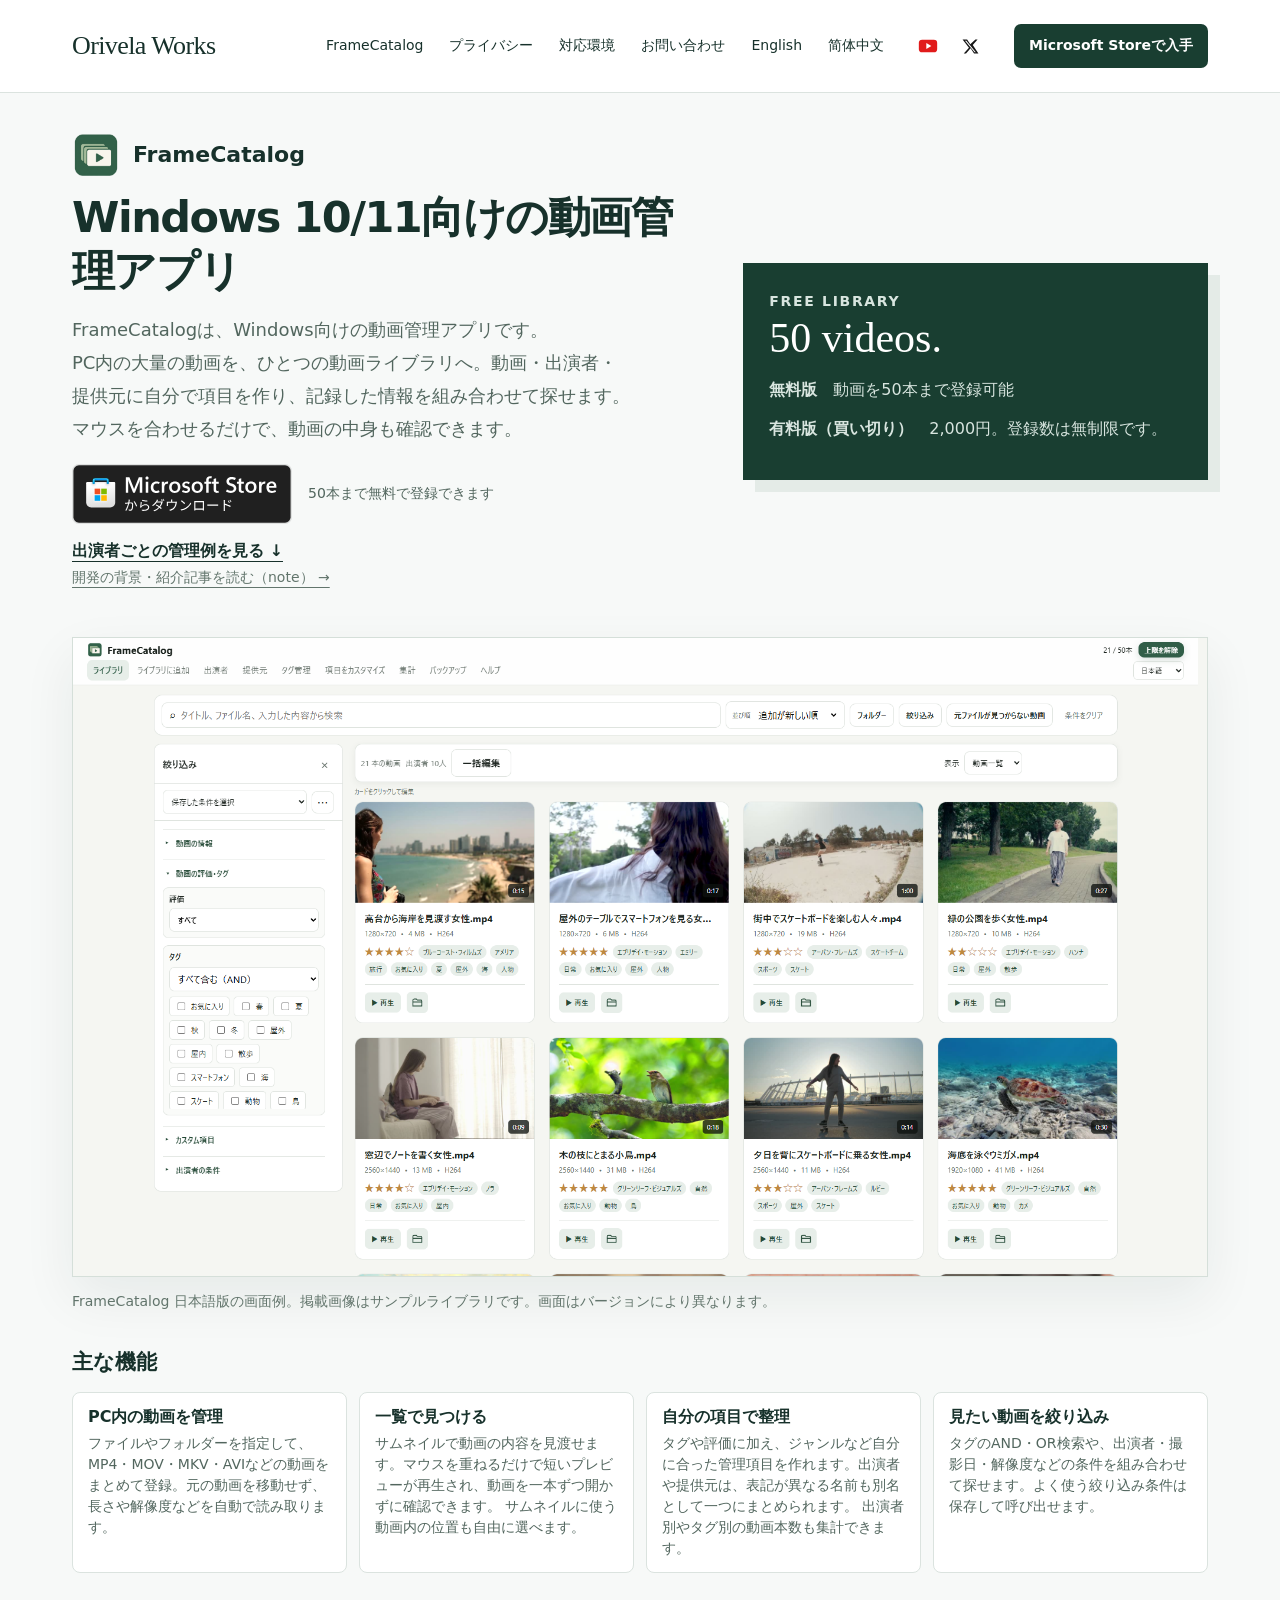
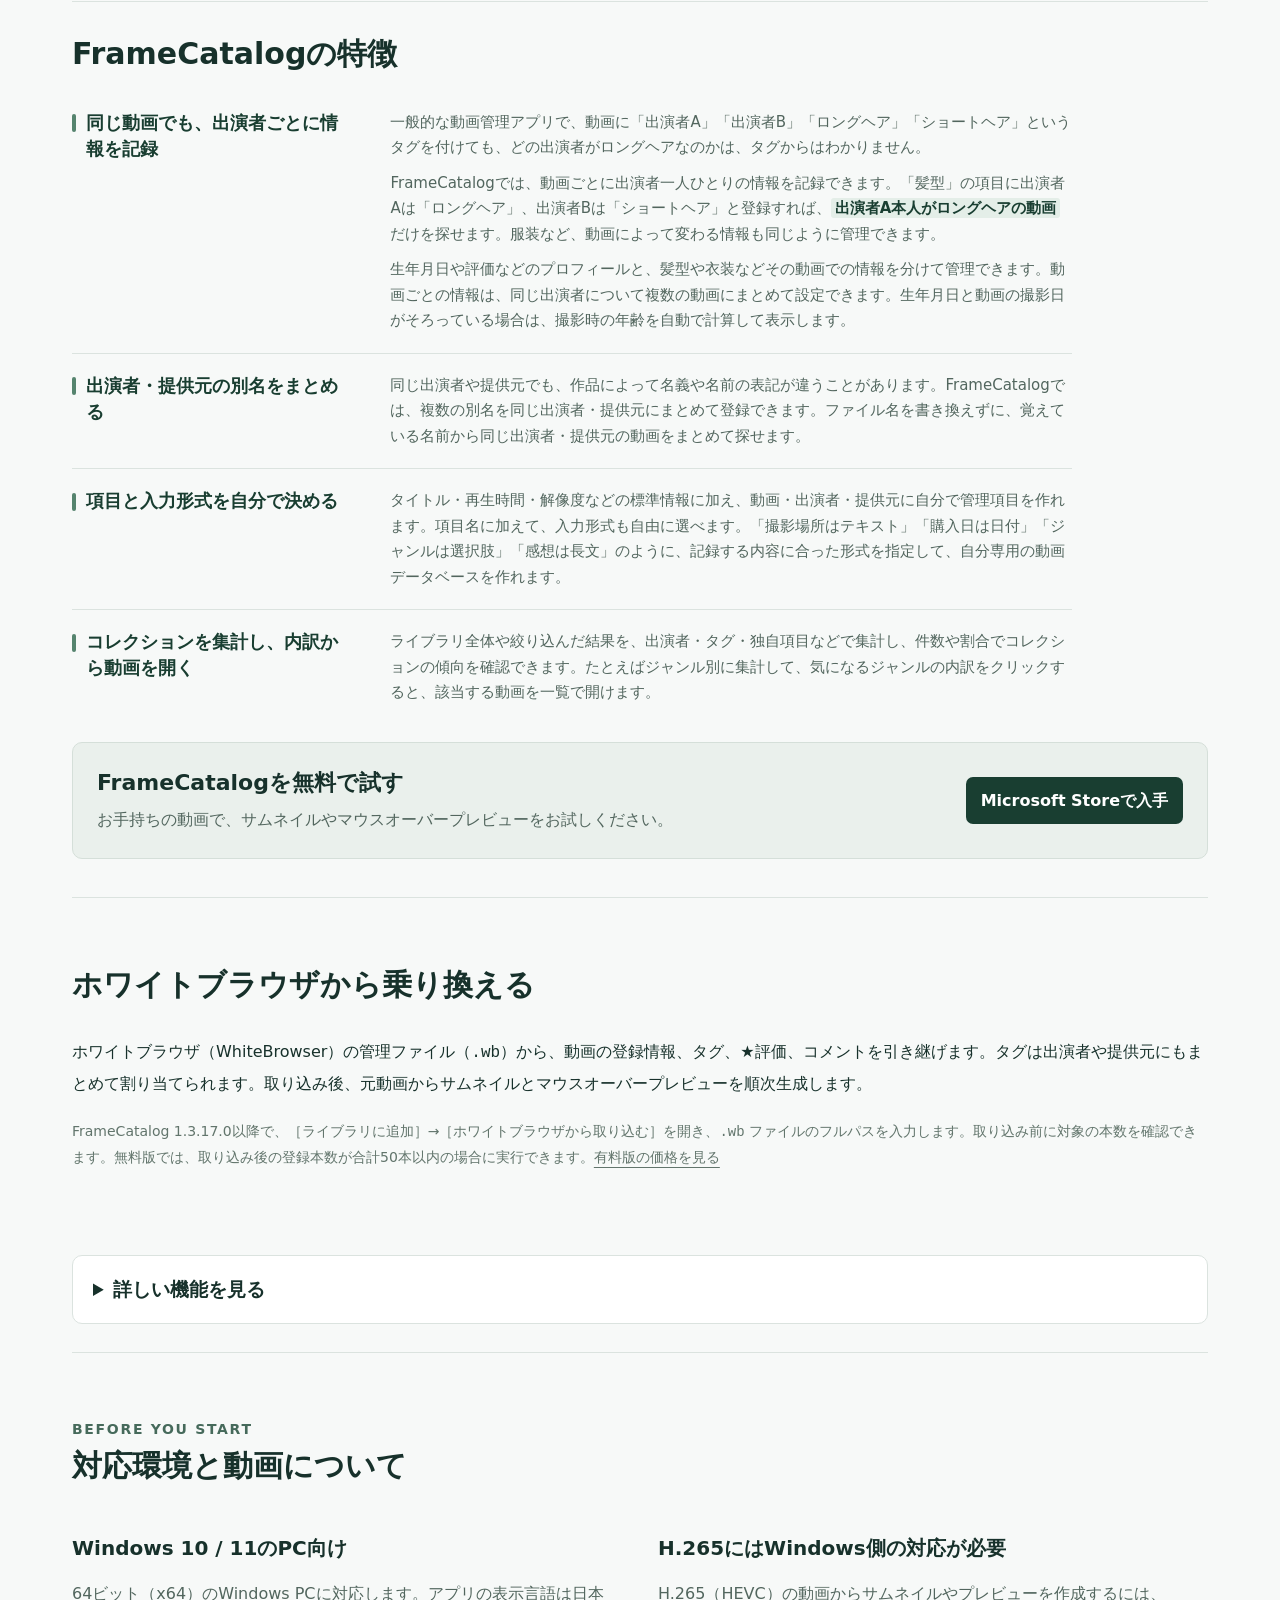
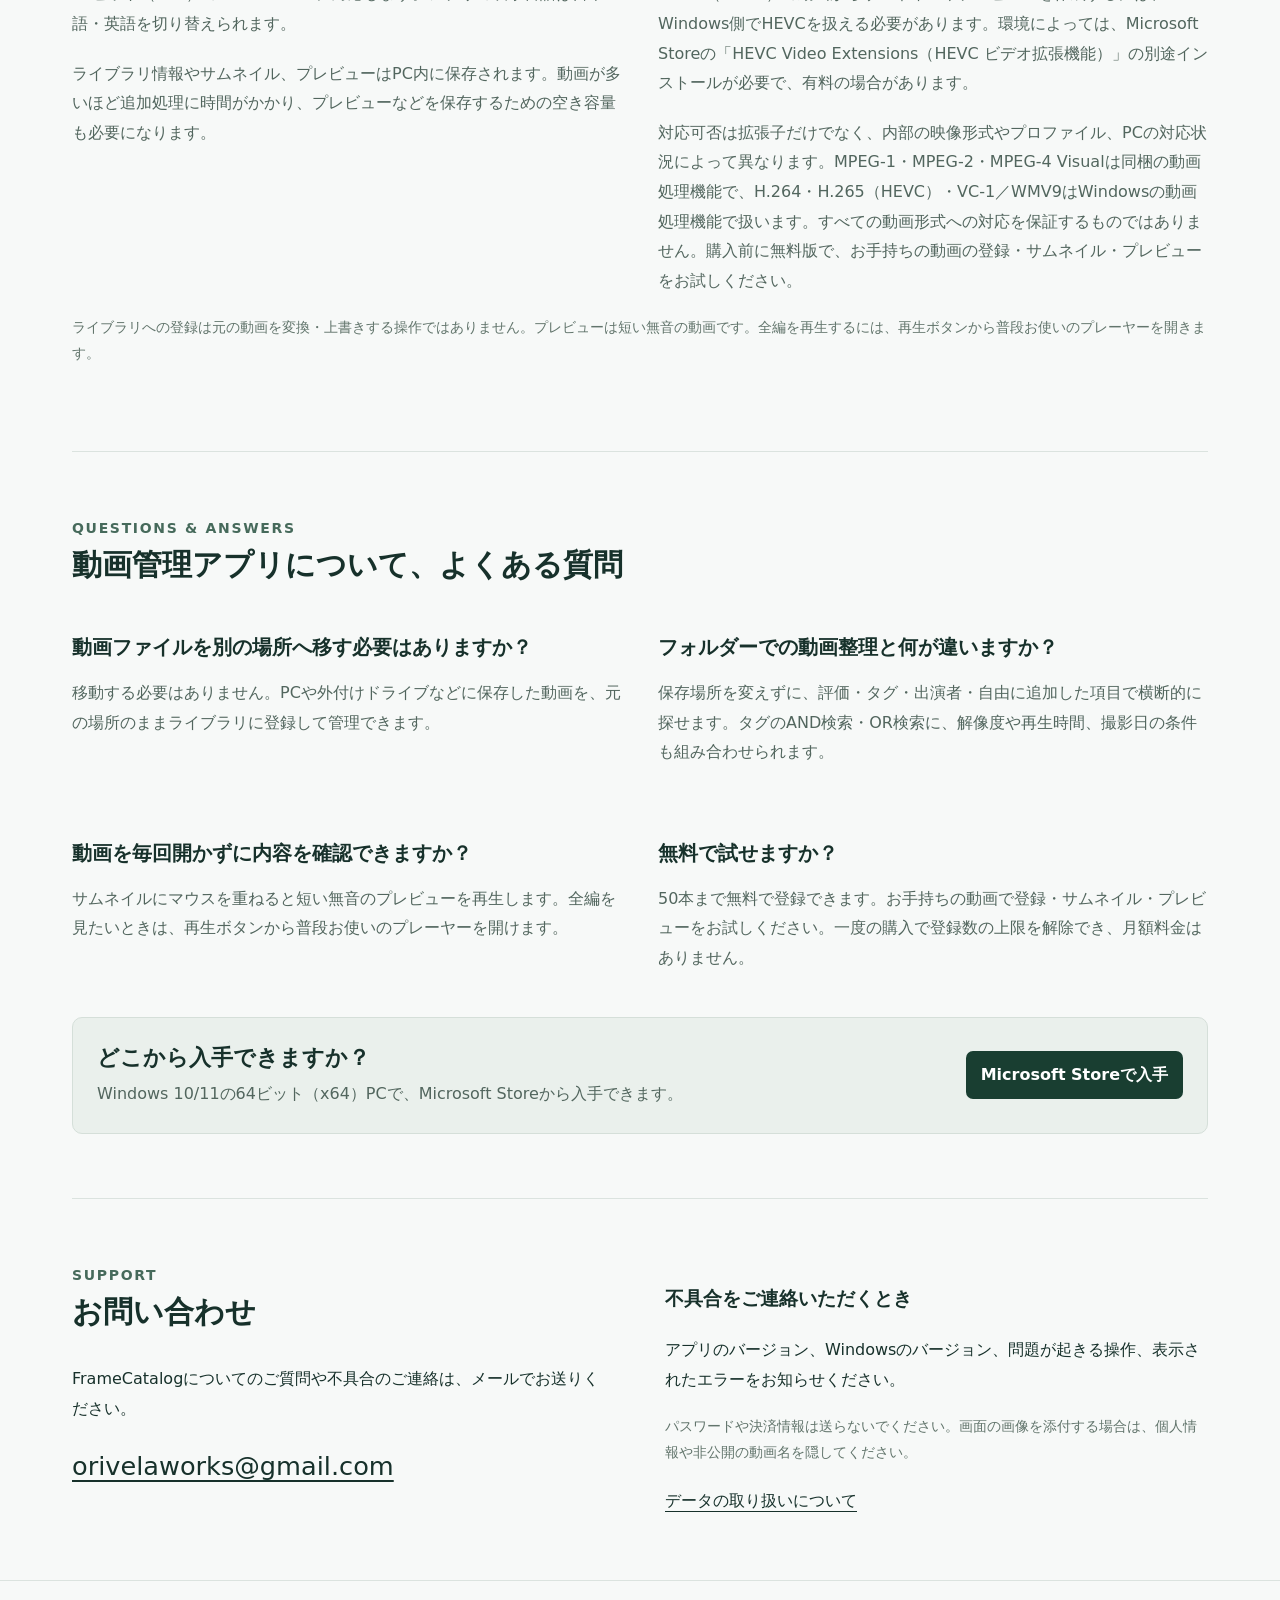
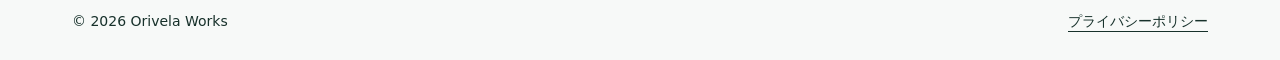
==== commit 63b91b3c: "Refine the FrameCatalog feature list design" ====
--- a/index.html
+++ b/index.html
@@ -1,4 +1,4 @@
-<!doctype html><html lang="ja"><head><meta charset="utf-8"><meta name="viewport" content="width=device-width,initial-scale=1"><title>FrameCatalog｜Windows用の動画管理アプリ</title><meta name="description" content="FrameCatalogはWindows 10/11向けの動画管理アプリ。PC内の動画をサムネイルで一覧表示し、マウスオーバーでプレビュー。評価・タグのAND検索・OR検索や自由な管理項目で動画ライブラリを整理できます。50本まで無料。"><link rel="icon" type="image/svg+xml" href="data:image/svg+xml,%3Csvg xmlns='http://www.w3.org/2000/svg' viewBox='0 0 32 32'%3E%3Crect width='32' height='32' rx='7' fill='%23193e31'/%3E%3Ccircle cx='16' cy='16' r='9' fill='none' stroke='white' stroke-width='3'/%3E%3C/svg%3E"><link rel="stylesheet" href="style.css?v=20261127-feature-list"><link rel="canonical" href="https://orivelaworks.github.io/"><meta property="og:type" content="website"><meta property="og:title" content="FrameCatalog｜Windows用の動画管理アプリ"><meta property="og:description" content="FrameCatalogはWindows 10/11向けの動画管理アプリ。PC内の動画をサムネイルで一覧表示し、マウスオーバーでプレビュー。評価・タグのAND検索・OR検索や自由な管理項目で動画ライブラリを整理できます。50本まで無料。"><meta property="og:url" content="https://orivelaworks.github.io/">
+<!doctype html><html lang="ja"><head><meta charset="utf-8"><meta name="viewport" content="width=device-width,initial-scale=1"><title>FrameCatalog｜Windows用の動画管理アプリ</title><meta name="description" content="FrameCatalogはWindows 10/11向けの動画管理アプリ。PC内の動画をサムネイルで一覧表示し、マウスオーバーでプレビュー。評価・タグのAND検索・OR検索や自由な管理項目で動画ライブラリを整理できます。50本まで無料。"><link rel="icon" type="image/svg+xml" href="data:image/svg+xml,%3Csvg xmlns='http://www.w3.org/2000/svg' viewBox='0 0 32 32'%3E%3Crect width='32' height='32' rx='7' fill='%23193e31'/%3E%3Ccircle cx='16' cy='16' r='9' fill='none' stroke='white' stroke-width='3'/%3E%3C/svg%3E"><link rel="stylesheet" href="style.css?v=20261127-highlight-style"><link rel="canonical" href="https://orivelaworks.github.io/"><meta property="og:type" content="website"><meta property="og:title" content="FrameCatalog｜Windows用の動画管理アプリ"><meta property="og:description" content="FrameCatalogはWindows 10/11向けの動画管理アプリ。PC内の動画をサムネイルで一覧表示し、マウスオーバーでプレビュー。評価・タグのAND検索・OR検索や自由な管理項目で動画ライブラリを整理できます。50本まで無料。"><meta property="og:url" content="https://orivelaworks.github.io/">
 <script type="application/ld+json">
 {
   "@context": "https://schema.org",
--- a/style.css
+++ b/style.css
@@ -74,16 +74,28 @@
 /* FrameCatalog landing page sections */
 .site-intro{grid-template-columns:minmax(0,1.35fr) minmax(0,1fr)}
 .wrap > .quick-features{padding:0 0 28px}
-.product-highlights{border-top:1px solid #dbe3df;padding:24px 0 28px}
-.product-highlights h2{font-size:21px;margin:0 0 12px}
-.highlight-list{list-style:none;max-width:780px;margin:0;padding:0}
-.highlight-list li{padding:16px 0}
+.product-highlights{border-top:1px solid #dbe3df;padding:32px 0 36px}
+.product-highlights h2{font-size:clamp(23px,3vw,30px);line-height:1.35;margin:0 0 16px}
+.highlight-list{list-style:none;max-width:1000px;margin:0;padding:0}
+.highlight-list li{padding:19px 0}
 .highlight-list li + li{border-top:1px solid #dbe3df}
-.highlight-list li:first-child{padding-top:4px}
 .highlight-list li:last-child{padding-bottom:0}
-.highlight-list h3{font-size:17px;line-height:1.4;margin:0 0 8px}
-.highlight-list p{font-size:15px;line-height:1.65;color:#52665e;margin:0 0 10px}
+.highlight-list h3{
+  position:relative;padding-inline-start:14px;color:#193e31;
+  font-size:18px;line-height:1.45;margin:0 0 8px;
+}
+.highlight-list h3::before{
+  content:"";position:absolute;left:0;top:.25em;width:4px;height:1em;
+  border-radius:4px;background:#55846e;
+}
+.highlight-list p{font-size:15px;line-height:1.7;color:#52665e;margin:0 0 10px}
 .highlight-list p:last-child{margin-bottom:0}
+.highlight-list strong{color:#193e31;background:#e4eee8;padding:.06em .25em;border-radius:3px}
+@media(min-width:761px){
+  .highlight-list li{display:grid;grid-template-columns:minmax(0,1fr) minmax(0,2.55fr);column-gap:clamp(22px,4vw,52px)}
+  .highlight-list h3{grid-column:1;margin:0}
+  .highlight-list p{grid-column:2}
+}
 @media(max-width:950px){
   .wrap > .quick-features .quick-grid{grid-template-columns:repeat(2,minmax(0,1fr))}
 }
